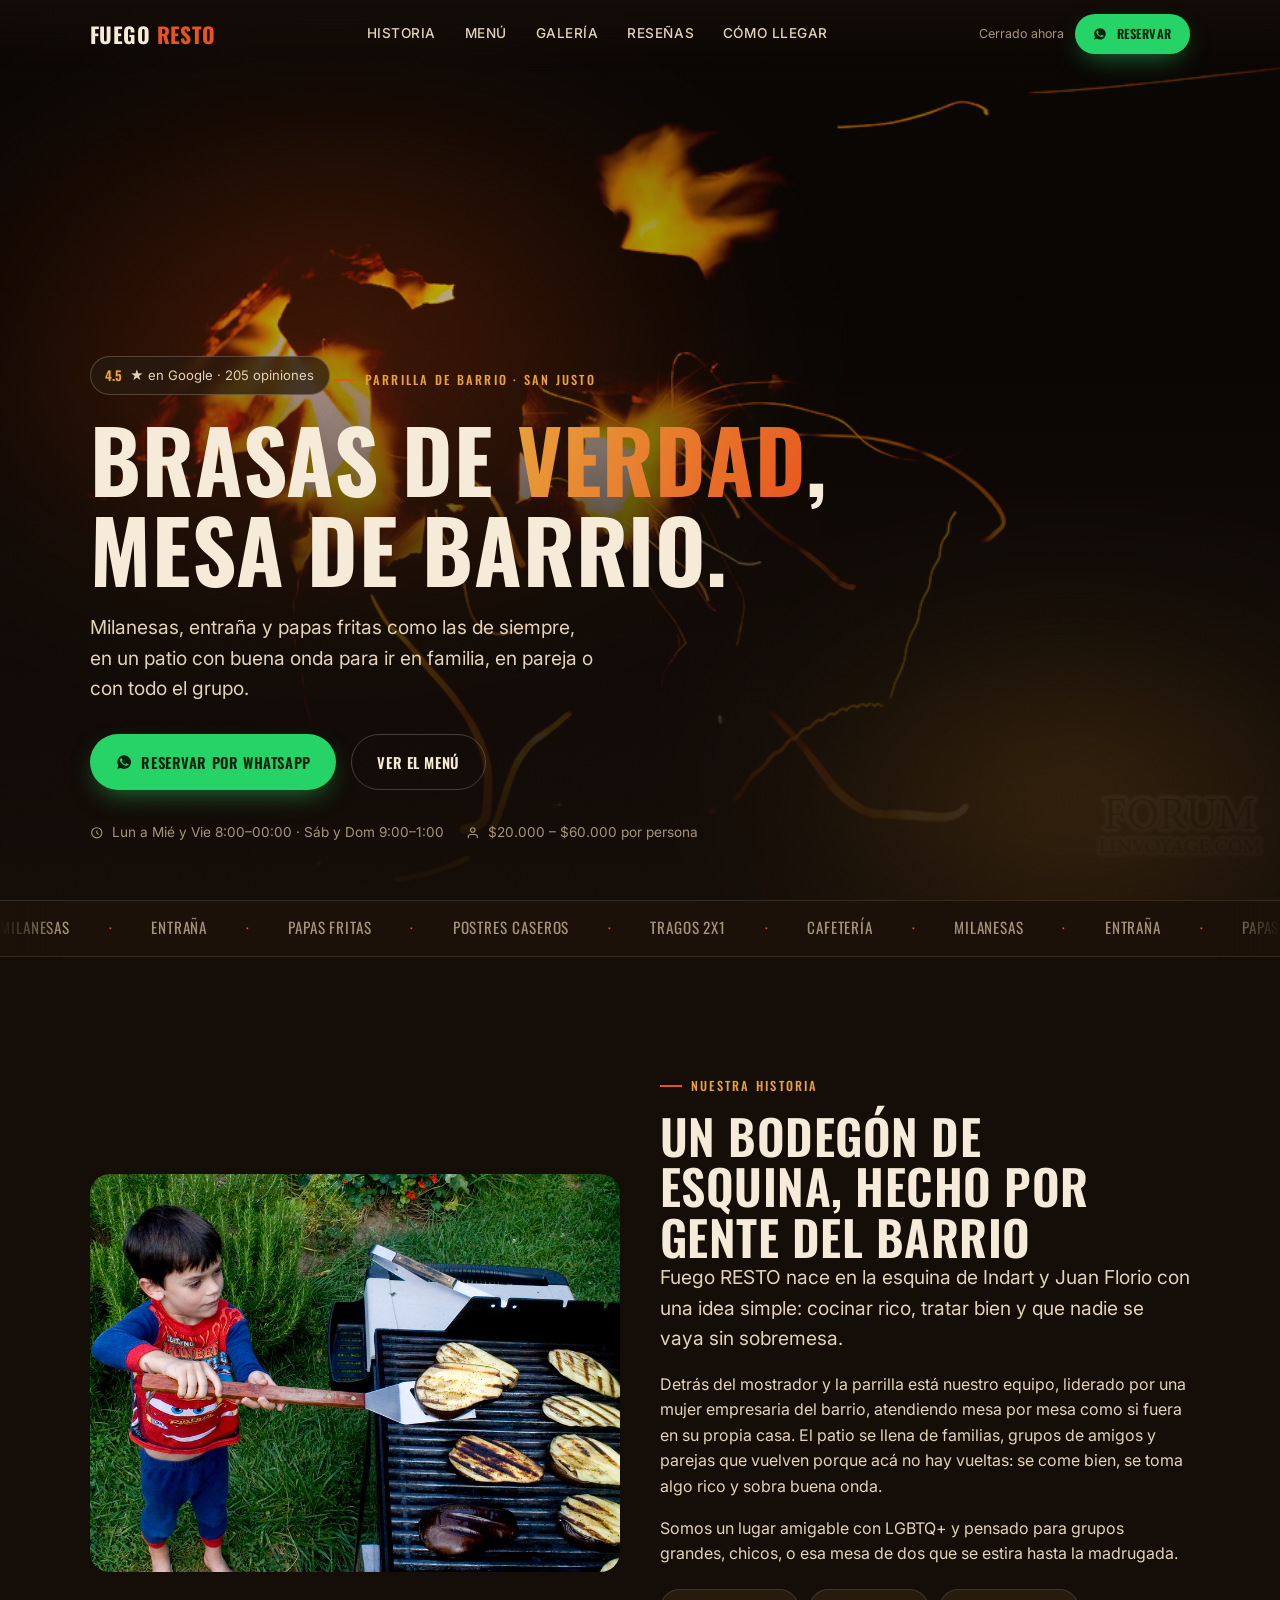
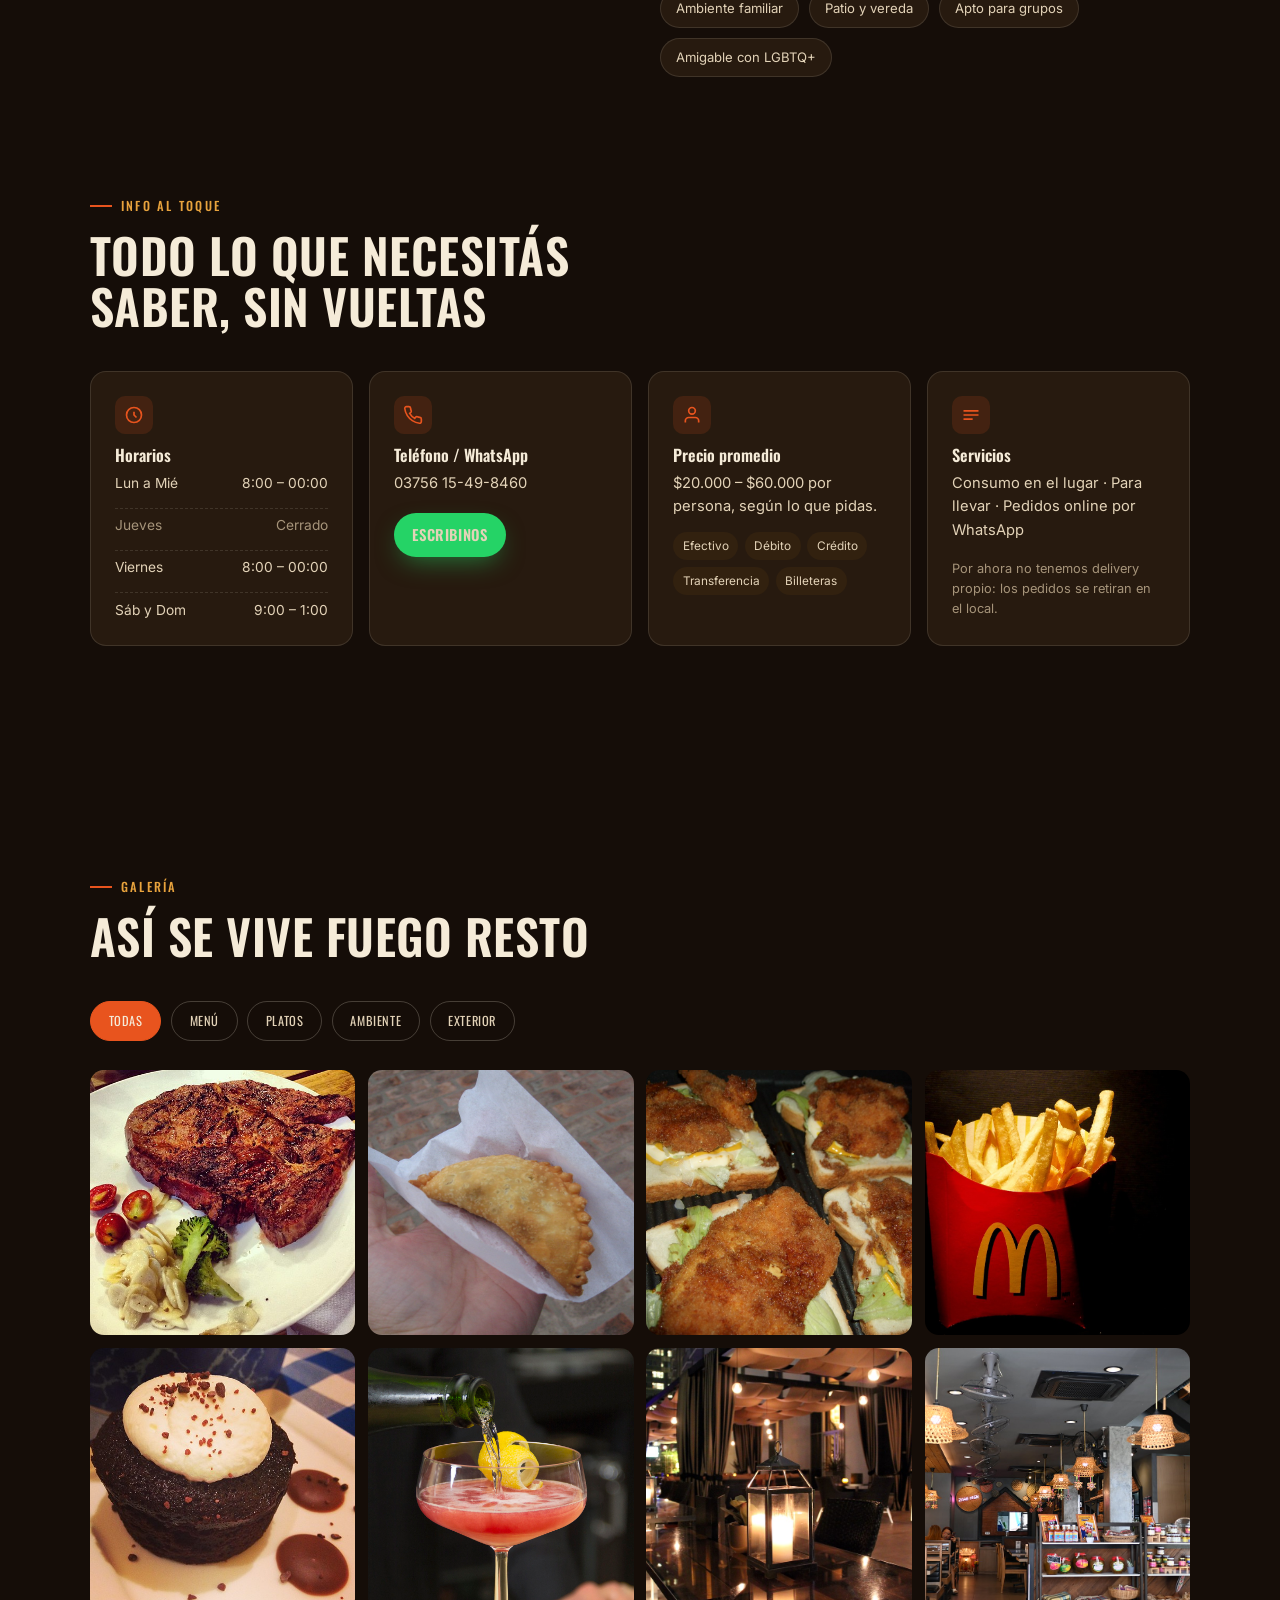
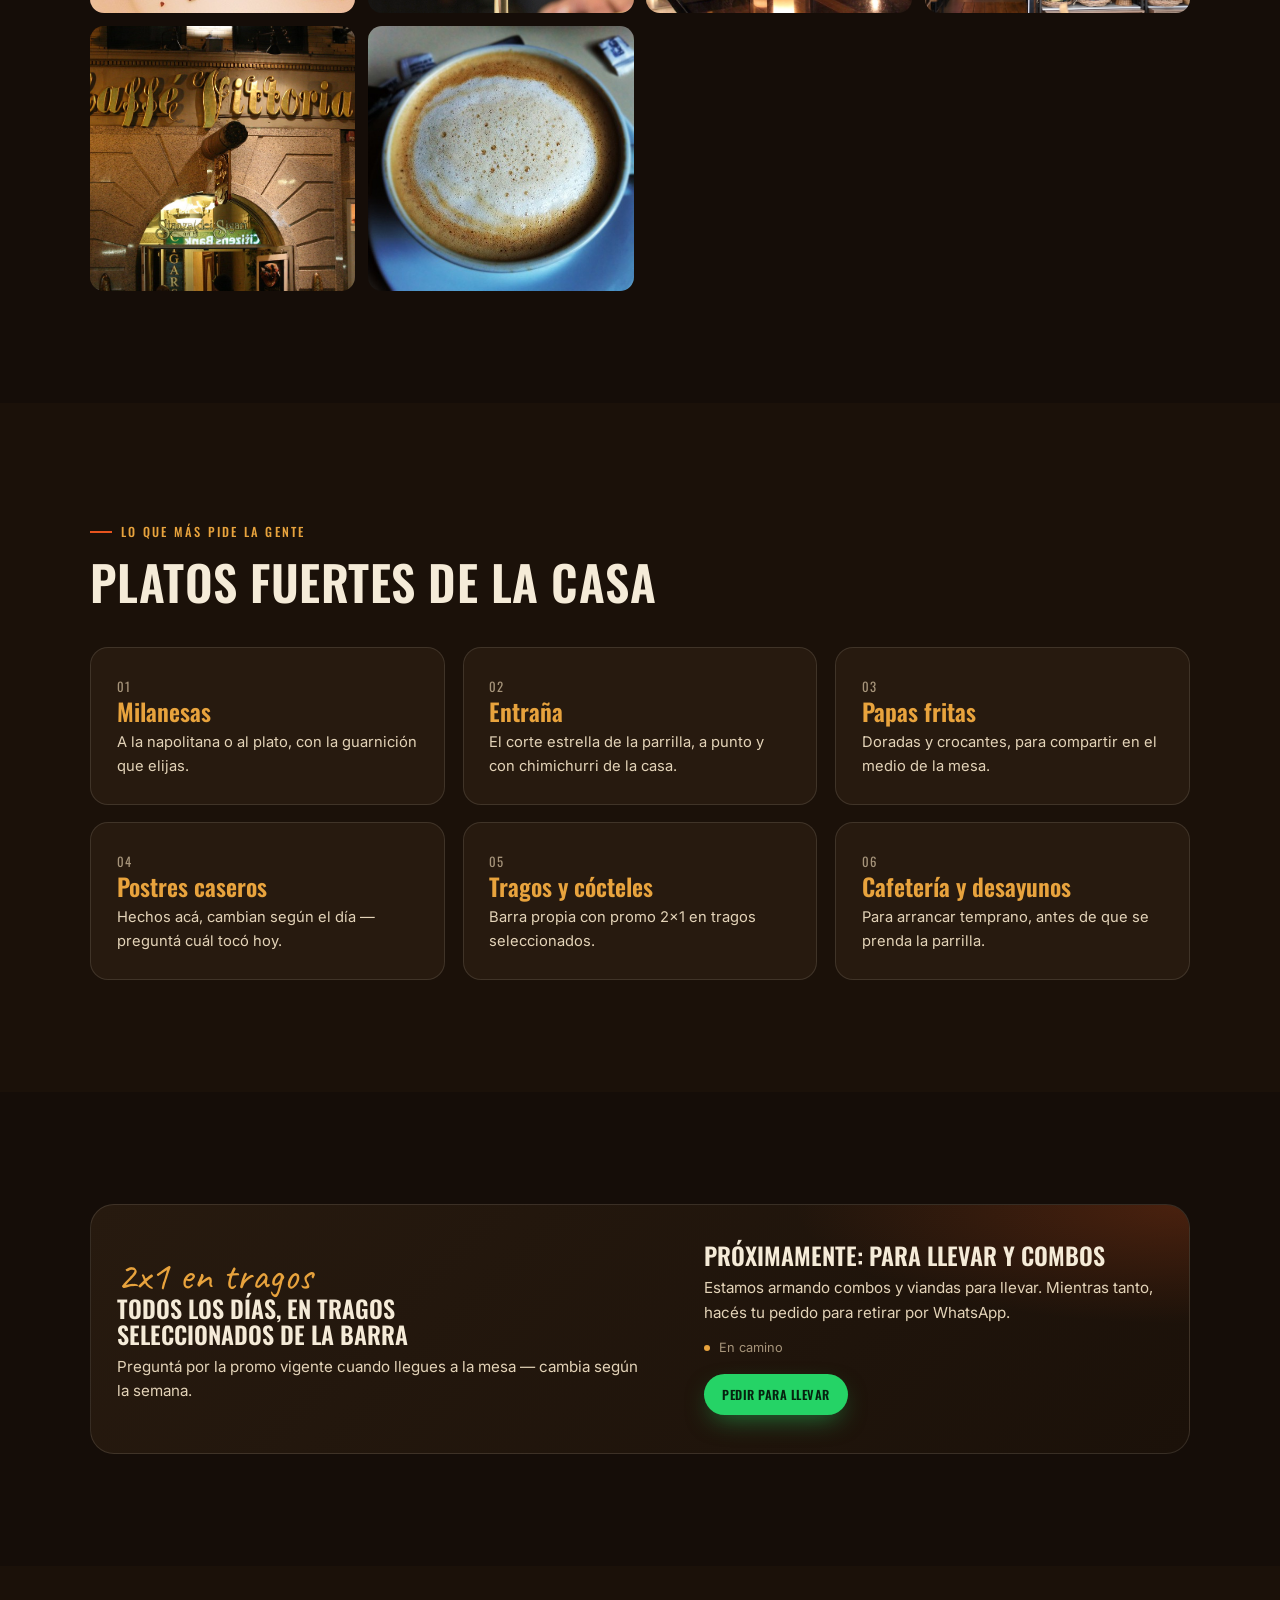
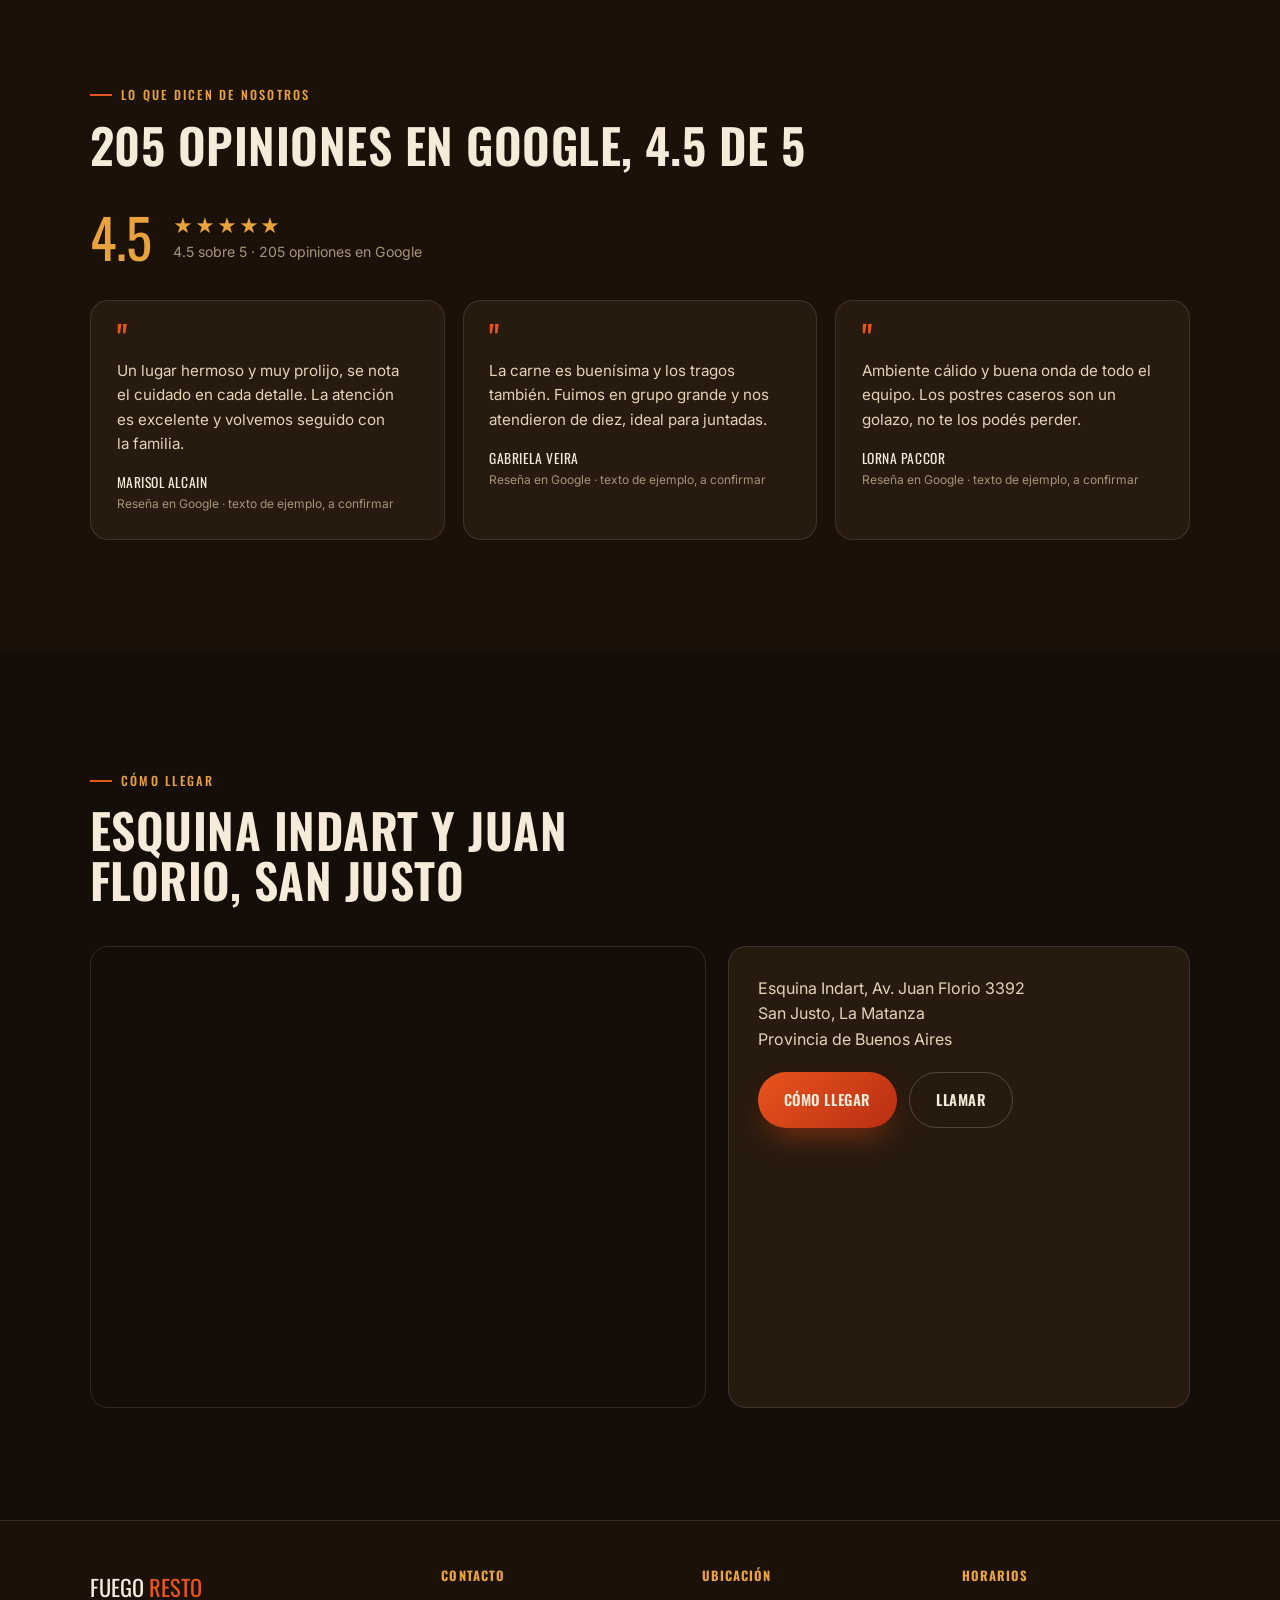
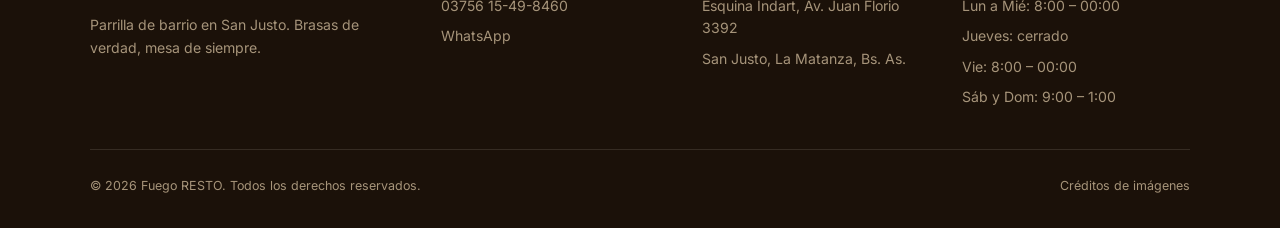
==== index.html @ a414e2b9 "Initial commit: sitio web de Fuego RESTO Landing mobile-first para la parrilla de barrio (San Justo," ====
<!DOCTYPE html>
<html lang="es-AR">
<head>
<script>document.documentElement.classList.add('js');</script>
<meta charset="UTF-8">
<meta name="viewport" content="width=device-width, initial-scale=1, viewport-fit=cover">
<title>Fuego RESTO — Parrilla de barrio en San Justo, La Matanza</title>
<meta name="description" content="Fuego RESTO: parrilla de barrio en Esquina Indart, Av. Juan Florio 3392, San Justo, La Matanza. Milanesas, entraña, papas fritas, postres caseros y tragos 2x1. 4.5★ en Google con 205 opiniones. Reservá por WhatsApp.">
<meta name="theme-color" content="#150D08">

<link rel="icon" href="data:image/svg+xml,%3Csvg xmlns='http://www.w3.org/2000/svg' viewBox='0 0 24 24'%3E%3Cpath fill='%23E8541E' d='M12 2c1 3-2 4-2 7a3 3 0 0 0 6 0c1 1 2 2.5 2 4.5A6.5 6.5 0 0 1 5 13.5C5 8 9 6 12 2Z'/%3E%3C/svg%3E">

<link rel="preload" as="image" href="assets/img/hero.jpg" fetchpriority="high">

<link rel="preconnect" href="https://fonts.googleapis.com">
<link rel="preconnect" href="https://fonts.gstatic.com" crossorigin>
<link rel="stylesheet" href="https://fonts.googleapis.com/css2?family=Oswald:wght@500;600;700&family=Inter:wght@400;500;600&family=Caveat:wght@600&display=swap">

<link rel="stylesheet" href="styles.css?v=20260723">
</head>
<body>
<a class="skip-link" href="#main">Saltar al contenido</a>

<!-- ============ NAV ============ -->
<header class="nav" data-nav>
  <div class="container nav-inner">
    <a href="#inicio" class="nav-logo">Fuego <em>RESTO</em></a>
    <nav class="nav-links" aria-label="Secciones">
      <a class="nav-link" href="#historia">Historia</a>
      <a class="nav-link" href="#menu">Menú</a>
      <a class="nav-link" href="#galeria">Galería</a>
      <a class="nav-link" href="#resenas">Reseñas</a>
      <a class="nav-link" href="#ubicacion">Cómo llegar</a>
    </nav>
    <div class="nav-actions">
      <span class="nav-status" data-hours-status>Consultando horario…</span>
      <a class="btn btn-whatsapp btn-sm" href="https://wa.me/5493756498460?text=Hola!%20Quiero%20reservar%20una%20mesa%20en%20Fuego%20RESTO" target="_blank" rel="noopener">
        <svg viewBox="0 0 24 24" fill="currentColor" aria-hidden="true"><path d="M12 2a10 10 0 0 0-8.6 15L2 22l5.2-1.4A10 10 0 1 0 12 2Zm5.7 14.2c-.2.7-1.4 1.3-2 1.4-.5.1-1.2.2-3.6-.8-3-1.2-4.9-4.2-5.1-4.4-.1-.2-1.2-1.6-1.2-3.1s.8-2.2 1.1-2.5c.3-.3.6-.4.8-.4h.6c.2 0 .4 0 .6.5.2.5.7 1.8.8 1.9.1.2.1.4 0 .6-.1.2-.2.3-.4.5-.2.2-.4.4-.5.6-.2.2-.4.4-.2.7.2.3.9 1.5 2 2.4 1.4 1.2 2.5 1.6 2.9 1.8.3.1.5.1.7-.1.2-.2.8-.9 1-1.2.2-.3.4-.3.7-.2.3.1 1.7.8 2 1 .3.1.5.2.6.3.1.2.1.9-.1 1.6Z"/></svg>
        Reservar
      </a>
    </div>
    <button class="nav-toggle" aria-expanded="false" aria-controls="mobile-menu" aria-label="Abrir menú">
      <span></span>
    </button>
  </div>
</header>

<div class="mobile-menu" id="mobile-menu" data-open="false">
  <nav class="mobile-menu-links" aria-label="Menú móvil">
    <a href="#historia">Historia</a>
    <a href="#menu">Menú</a>
    <a href="#galeria">Galería</a>
    <a href="#resenas">Reseñas</a>
    <a href="#ubicacion">Cómo llegar</a>
    <a class="btn btn-whatsapp mobile-menu-cta" href="https://wa.me/5493756498460?text=Hola!%20Quiero%20reservar%20una%20mesa%20en%20Fuego%20RESTO" target="_blank" rel="noopener">Reservar por WhatsApp</a>
  </nav>
</div>

<main id="main">

  <!-- ============ HERO ============ -->
  <section class="hero" id="inicio">
    <div class="hero-bg">
      <img src="assets/img/hero.jpg" alt="Brasas y fuego de parrilla" fetchpriority="high" loading="eager">
    </div>
    <div class="hero-tint" aria-hidden="true"></div>
    <div class="hero-ember" aria-hidden="true"></div>
    <div class="hero-grain" aria-hidden="true"></div>
    <div class="container hero-inner">
      <span class="hero-badge"><strong data-count-to="4.5">0.0</strong>★ en Google · 205 opiniones</span>
      <p class="kicker">Parrilla de barrio · San Justo</p>
      <h1 class="hero-title">Brasas de <em>verdad</em>, mesa de barrio.</h1>
      <p class="lede hero-sub">Milanesas, entraña y papas fritas como las de siempre, en un patio con buena onda para ir en familia, en pareja o con todo el grupo.</p>
      <div class="hero-actions">
        <a class="btn btn-whatsapp" href="https://wa.me/5493756498460?text=Hola!%20Quiero%20reservar%20una%20mesa%20en%20Fuego%20RESTO" target="_blank" rel="noopener">
          <svg viewBox="0 0 24 24" fill="currentColor" aria-hidden="true"><path d="M12 2a10 10 0 0 0-8.6 15L2 22l5.2-1.4A10 10 0 1 0 12 2Zm5.7 14.2c-.2.7-1.4 1.3-2 1.4-.5.1-1.2.2-3.6-.8-3-1.2-4.9-4.2-5.1-4.4-.1-.2-1.2-1.6-1.2-3.1s.8-2.2 1.1-2.5c.3-.3.6-.4.8-.4h.6c.2 0 .4 0 .6.5.2.5.7 1.8.8 1.9.1.2.1.4 0 .6-.1.2-.2.3-.4.5-.2.2-.4.4-.5.6-.2.2-.4.4-.2.7.2.3.9 1.5 2 2.4 1.4 1.2 2.5 1.6 2.9 1.8.3.1.5.1.7-.1.2-.2.8-.9 1-1.2.2-.3.4-.3.7-.2.3.1 1.7.8 2 1 .3.1.5.2.6.3.1.2.1.9-.1 1.6Z"/></svg>
          Reservar por WhatsApp
        </a>
        <a class="btn btn-ghost" href="#menu">Ver el menú</a>
      </div>
      <div class="hero-meta">
        <span>
          <svg viewBox="0 0 24 24" fill="none" stroke="currentColor" stroke-width="2" aria-hidden="true"><path d="M12 8v4l3 3M21 12a9 9 0 1 1-18 0 9 9 0 0 1 18 0Z"/></svg>
          Lun a Mié y Vie 8:00–00:00 · Sáb y Dom 9:00–1:00
        </span>
        <span>
          <svg viewBox="0 0 24 24" fill="none" stroke="currentColor" stroke-width="2" aria-hidden="true"><path d="M20 21v-2a4 4 0 0 0-4-4H8a4 4 0 0 0-4 4v2M12 11a4 4 0 1 0 0-8 4 4 0 0 0 0 8Z"/></svg>
          $20.000 – $60.000 por persona
        </span>
      </div>
    </div>
  </section>

  <!-- ============ MARQUEE ============ -->
  <div class="marquee-wrap">
    <div class="marquee">
      <div class="marquee-track">
        <span>Milanesas</span><span class="dot">·</span>
        <span>Entraña</span><span class="dot">·</span>
        <span>Papas fritas</span><span class="dot">·</span>
        <span>Postres caseros</span><span class="dot">·</span>
        <span>Tragos 2x1</span><span class="dot">·</span>
        <span>Cafetería</span><span class="dot">·</span>
        <span>Milanesas</span><span class="dot">·</span>
        <span>Entraña</span><span class="dot">·</span>
        <span>Papas fritas</span><span class="dot">·</span>
        <span>Postres caseros</span><span class="dot">·</span>
        <span>Tragos 2x1</span><span class="dot">·</span>
        <span>Cafetería</span><span class="dot">·</span>
      </div>
    </div>
  </div>

  <!-- ============ HISTORIA ============ -->
  <section class="section" id="historia">
    <div class="container">
      <div class="historia-grid">
        <figure class="historia-figure" data-reveal>
          <img src="assets/img/historia.jpg" alt="Parrillero atendiendo las brasas" loading="lazy" decoding="async">
        </figure>
        <div class="historia-text" data-reveal>
          <p class="kicker">Nuestra historia</p>
          <h2>Un bodegón de esquina, hecho por gente del barrio</h2>
          <p class="lede">Fuego RESTO nace en la esquina de Indart y Juan Florio con una idea simple: cocinar rico, tratar bien y que nadie se vaya sin sobremesa.</p>
          <p>Detrás del mostrador y la parrilla está nuestro equipo, liderado por una mujer empresaria del barrio, atendiendo mesa por mesa como si fuera en su propia casa. El patio se llena de familias, grupos de amigos y parejas que vuelven porque acá no hay vueltas: se come bien, se toma algo rico y sobra buena onda.</p>
          <p>Somos un lugar amigable con LGBTQ+ y pensado para grupos grandes, chicos, o esa mesa de dos que se estira hasta la madrugada.</p>
          <div class="pill-row" style="margin-top:1.4rem;">
            <span class="pill">Ambiente familiar</span>
            <span class="pill">Patio y vereda</span>
            <span class="pill">Apto para grupos</span>
            <span class="pill">Amigable con LGBTQ+</span>
          </div>
        </div>
      </div>
    </div>
  </section>

  <!-- ============ INFO PRÁCTICA ============ -->
  <section class="section" style="padding-top:0;" id="info">
    <div class="container">
      <div class="section-head">
        <p class="kicker">Info al toque</p>
        <h2>Todo lo que necesitás saber, sin vueltas</h2>
      </div>
      <div class="info-grid">
        <div class="info-card" data-reveal>
          <span class="info-icon">
            <svg viewBox="0 0 24 24" fill="none" stroke="currentColor" stroke-width="2"><path d="M12 8v4l3 3M21 12a9 9 0 1 1-18 0 9 9 0 0 1 18 0Z"/></svg>
          </span>
          <h3>Horarios</h3>
          <div class="hours-row"><span>Lun a Mié</span><span>8:00 – 00:00</span></div>
          <div class="hours-row is-closed"><span>Jueves</span><span>Cerrado</span></div>
          <div class="hours-row"><span>Viernes</span><span>8:00 – 00:00</span></div>
          <div class="hours-row"><span>Sáb y Dom</span><span>9:00 – 1:00</span></div>
        </div>
        <div class="info-card" data-reveal>
          <span class="info-icon">
            <svg viewBox="0 0 24 24" fill="none" stroke="currentColor" stroke-width="2"><path d="M22 16.9v3a2 2 0 0 1-2.2 2 19.8 19.8 0 0 1-8.6-3.1 19.5 19.5 0 0 1-6-6 19.8 19.8 0 0 1-3.1-8.6A2 2 0 0 1 4.1 2h3a2 2 0 0 1 2 1.7c.1 1 .3 2 .7 3a2 2 0 0 1-.4 2.1L8 10a16 16 0 0 0 6 6l1.2-1.4a2 2 0 0 1 2.1-.4c1 .4 2 .6 3 .7a2 2 0 0 1 1.7 2Z"/></svg>
          </span>
          <h3>Teléfono / WhatsApp</h3>
          <p><a href="tel:+5493756498460">03756 15-49-8460</a></p>
          <p style="margin-top:.6rem;"><a class="btn btn-whatsapp btn-sm" href="https://wa.me/5493756498460?text=Hola!%20Quiero%20hacer%20un%20pedido%20en%20Fuego%20RESTO" target="_blank" rel="noopener">Escribinos</a></p>
        </div>
        <div class="info-card" data-reveal>
          <span class="info-icon">
            <svg viewBox="0 0 24 24" fill="none" stroke="currentColor" stroke-width="2"><path d="M20 21v-2a4 4 0 0 0-4-4H8a4 4 0 0 0-4 4v2M12 11a4 4 0 1 0 0-8 4 4 0 0 0 0 8Z"/></svg>
          </span>
          <h3>Precio promedio</h3>
          <p>$20.000 – $60.000 por persona, según lo que pidas.</p>
          <div class="pay-list">
            <span>Efectivo</span><span>Débito</span><span>Crédito</span><span>Transferencia</span><span>Billeteras</span>
          </div>
        </div>
        <div class="info-card" data-reveal>
          <span class="info-icon">
            <svg viewBox="0 0 24 24" fill="none" stroke="currentColor" stroke-width="2"><path d="M3 7h18M3 12h18M3 17h11"/></svg>
          </span>
          <h3>Servicios</h3>
          <p>Consumo en el lugar · Para llevar · Pedidos online por WhatsApp</p>
          <p style="margin-top:.5rem; font-size:.8rem; color:var(--cream-3);">Por ahora no tenemos delivery propio: los pedidos se retiran en el local.</p>
        </div>
      </div>
    </div>
  </section>

  <!-- ============ GALERÍA ============ -->
  <section class="section" id="galeria">
    <div class="container">
      <div class="section-head">
        <p class="kicker">Galería</p>
        <h2>Así se vive Fuego RESTO</h2>
      </div>
      <div class="gallery-tabs" role="tablist" aria-label="Filtrar galería">
        <button class="gallery-tab is-active" data-cat="all">Todas</button>
        <button class="gallery-tab" data-cat="menu">Menú</button>
        <button class="gallery-tab" data-cat="platos">Platos</button>
        <button class="gallery-tab" data-cat="ambiente">Ambiente</button>
        <button class="gallery-tab" data-cat="exterior">Exterior</button>
      </div>
      <div class="gallery-grid">
        <div class="gallery-item" data-cat="menu"><img src="assets/img/menu-1.jpg" alt="Corte de carne servido en tabla de parrilla" loading="lazy" decoding="async"><span class="gallery-cap">Menú</span></div>
        <div class="gallery-item" data-cat="menu"><img src="assets/img/menu-2.jpg" alt="Empanadas caseras recién horneadas" loading="lazy" decoding="async"><span class="gallery-cap">Menú</span></div>
        <div class="gallery-item" data-cat="platos"><img src="assets/img/platos-1.jpg" alt="Milanesa napolitana con guarnición" loading="lazy" decoding="async"><span class="gallery-cap">Platos</span></div>
        <div class="gallery-item" data-cat="platos"><img src="assets/img/platos-2.jpg" alt="Papas fritas doradas y crocantes" loading="lazy" decoding="async"><span class="gallery-cap">Platos</span></div>
        <div class="gallery-item" data-cat="platos"><img src="assets/img/platos-3.jpg" alt="Postre casero de chocolate" loading="lazy" decoding="async"><span class="gallery-cap">Platos</span></div>
        <div class="gallery-item" data-cat="platos"><img src="assets/img/promos-1.jpg" alt="Tragos de la barra de Fuego RESTO" loading="lazy" decoding="async"><span class="gallery-cap">Platos</span></div>
        <div class="gallery-item" data-cat="ambiente"><img src="assets/img/ambiente-1.jpg" alt="Patio con mesas y luces cálidas" loading="lazy" decoding="async"><span class="gallery-cap">Ambiente</span></div>
        <div class="gallery-item" data-cat="ambiente"><img src="assets/img/ambiente-2.jpg" alt="Salón interior con mesas de madera" loading="lazy" decoding="async"><span class="gallery-cap">Ambiente</span></div>
        <div class="gallery-item" data-cat="exterior"><img src="assets/img/exterior.jpg" alt="Fachada del local iluminada de noche" loading="lazy" decoding="async"><span class="gallery-cap">Exterior</span></div>
        <div class="gallery-item" data-cat="exterior"><img src="assets/img/cafeteria-1.jpg" alt="Cafetería y desayuno servido" loading="lazy" decoding="async"><span class="gallery-cap">Exterior</span></div>
      </div>
    </div>
  </section>

  <!-- ============ MENÚ DESTACADO ============ -->
  <section class="section" id="menu" style="background:var(--bg-2);">
    <div class="container">
      <div class="section-head">
        <p class="kicker">Lo que más pide la gente</p>
        <h2>Platos fuertes de la casa</h2>
      </div>
      <div class="dish-grid">
        <article class="card has-tilt dish-card" data-reveal>
          <span class="dish-num">01</span>
          <h3>Milanesas</h3>
          <p>A la napolitana o al plato, con la guarnición que elijas.</p>
        </article>
        <article class="card has-tilt dish-card" data-reveal>
          <span class="dish-num">02</span>
          <h3>Entraña</h3>
          <p>El corte estrella de la parrilla, a punto y con chimichurri de la casa.</p>
        </article>
        <article class="card has-tilt dish-card" data-reveal>
          <span class="dish-num">03</span>
          <h3>Papas fritas</h3>
          <p>Doradas y crocantes, para compartir en el medio de la mesa.</p>
        </article>
        <article class="card has-tilt dish-card" data-reveal>
          <span class="dish-num">04</span>
          <h3>Postres caseros</h3>
          <p>Hechos acá, cambian según el día — preguntá cuál tocó hoy.</p>
        </article>
        <article class="card has-tilt dish-card" data-reveal>
          <span class="dish-num">05</span>
          <h3>Tragos y cócteles</h3>
          <p>Barra propia con promo 2x1 en tragos seleccionados.</p>
        </article>
        <article class="card has-tilt dish-card" data-reveal>
          <span class="dish-num">06</span>
          <h3>Cafetería y desayunos</h3>
          <p>Para arrancar temprano, antes de que se prenda la parrilla.</p>
        </article>
      </div>
    </div>
  </section>

  <!-- ============ PROMOS ============ -->
  <section class="section">
    <div class="container">
      <div class="promos" data-reveal>
        <div class="promos-grid">
          <div class="promo-block">
            <span class="promo-tag">2x1 en tragos</span>
            <h3>Todos los días, en tragos seleccionados de la barra</h3>
            <p>Preguntá por la promo vigente cuando llegues a la mesa — cambia según la semana.</p>
          </div>
          <div class="promo-block">
            <h3>Próximamente: para llevar y combos</h3>
            <p>Estamos armando combos y viandas para llevar. Mientras tanto, hacés tu pedido para retirar por WhatsApp.</p>
            <div class="promo-soon"><span class="soon-dot"></span> En camino</div>
            <p style="margin-top:1rem;">
              <a class="btn btn-whatsapp btn-sm" href="https://wa.me/5493756498460?text=Hola!%20Quiero%20hacer%20un%20pedido%20para%20llevar" target="_blank" rel="noopener">Pedir para llevar</a>
            </p>
          </div>
        </div>
      </div>
    </div>
  </section>

  <!-- ============ RESEÑAS ============ -->
  <section class="section" id="resenas" style="background:var(--bg-2);">
    <div class="container">
      <div class="section-head">
        <p class="kicker">Lo que dicen de nosotros</p>
        <h2>205 opiniones en Google, 4.5 de 5</h2>
      </div>
      <div class="rating-block">
        <span class="rating-num"><span data-count-to="4.5">0.0</span></span>
        <div>
          <div class="rating-stars" aria-hidden="true">★★★★★</div>
          <div class="rating-count">4.5 sobre 5 · 205 opiniones en Google</div>
        </div>
      </div>
      <div class="testi-grid">
        <!-- ⚠️ PLACEHOLDER: texto de ejemplo, reemplazar por la reseña real de Marisol Alcain antes de publicar -->
        <article class="card has-tilt testi-card" data-reveal>
          <span class="testi-quote">"</span>
          <p class="testi-text">Un lugar hermoso y muy prolijo, se nota el cuidado en cada detalle. La atención es excelente y volvemos seguido con la familia.</p>
          <p class="testi-name">Marisol Alcain</p>
          <p class="testi-source">Reseña en Google · texto de ejemplo, a confirmar</p>
        </article>
        <!-- ⚠️ PLACEHOLDER: texto de ejemplo, reemplazar por la reseña real de Gabriela Veira antes de publicar -->
        <article class="card has-tilt testi-card" data-reveal>
          <span class="testi-quote">"</span>
          <p class="testi-text">La carne es buenísima y los tragos también. Fuimos en grupo grande y nos atendieron de diez, ideal para juntadas.</p>
          <p class="testi-name">Gabriela Veira</p>
          <p class="testi-source">Reseña en Google · texto de ejemplo, a confirmar</p>
        </article>
        <!-- ⚠️ PLACEHOLDER: texto de ejemplo, reemplazar por la reseña real de Lorna Paccor antes de publicar -->
        <article class="card has-tilt testi-card" data-reveal>
          <span class="testi-quote">"</span>
          <p class="testi-text">Ambiente cálido y buena onda de todo el equipo. Los postres caseros son un golazo, no te los podés perder.</p>
          <p class="testi-name">Lorna Paccor</p>
          <p class="testi-source">Reseña en Google · texto de ejemplo, a confirmar</p>
        </article>
      </div>
    </div>
  </section>

  <!-- ============ UBICACIÓN ============ -->
  <section class="section" id="ubicacion">
    <div class="container">
      <div class="section-head">
        <p class="kicker">Cómo llegar</p>
        <h2>Esquina Indart y Juan Florio, San Justo</h2>
      </div>
      <div class="ubicacion-grid">
        <div class="map-frame" data-reveal>
          <iframe src="https://www.google.com/maps?q=Fuego+RESTO,+Av.+Juan+Florio+3392,+San+Justo,+La+Matanza&output=embed" title="Mapa de ubicación de Fuego RESTO" loading="lazy" referrerpolicy="no-referrer-when-downgrade"></iframe>
        </div>
        <div class="ubicacion-card" data-reveal>
          <address>
            Esquina Indart, Av. Juan Florio 3392<br>
            San Justo, La Matanza<br>
            Provincia de Buenos Aires
          </address>
          <div class="ubicacion-actions">
            <a class="btn btn-primary" href="https://www.google.com/maps/dir/?api=1&destination=Fuego+RESTO,+Av.+Juan+Florio+3392,+San+Justo,+La+Matanza" target="_blank" rel="noopener">Cómo llegar</a>
            <a class="btn btn-ghost" href="tel:+5493756498460">Llamar</a>
          </div>
        </div>
      </div>
    </div>
  </section>

</main>

<!-- ============ FOOTER ============ -->
<footer class="footer">
  <div class="container">
    <div class="footer-grid">
      <div class="footer-col">
        <div class="footer-logo">Fuego <em style="color:var(--accent); font-style:normal;">RESTO</em></div>
        <p style="font-size:.88rem; color:var(--cream-3); max-width:32ch;">Parrilla de barrio en San Justo. Brasas de verdad, mesa de siempre.</p>
      </div>
      <div class="footer-col">
        <h4>Contacto</h4>
        <ul>
          <li><a href="tel:+5493756498460">03756 15-49-8460</a></li>
          <li><a href="https://wa.me/5493756498460" target="_blank" rel="noopener">WhatsApp</a></li>
        </ul>
      </div>
      <div class="footer-col">
        <h4>Ubicación</h4>
        <ul>
          <li>Esquina Indart, Av. Juan Florio 3392</li>
          <li>San Justo, La Matanza, Bs. As.</li>
        </ul>
      </div>
      <div class="footer-col">
        <h4>Horarios</h4>
        <ul>
          <li>Lun a Mié: 8:00 – 00:00</li>
          <li>Jueves: cerrado</li>
          <li>Vie: 8:00 – 00:00</li>
          <li>Sáb y Dom: 9:00 – 1:00</li>
        </ul>
      </div>
    </div>
    <div class="footer-bottom">
      <span>© <span data-year>2026</span> Fuego RESTO. Todos los derechos reservados.</span>
      <a href="creditos.html">Créditos de imágenes</a>
    </div>
  </div>
</footer>

<!-- ============ MOBILE ACTION BAR ============ -->
<div class="mobile-actionbar">
  <a class="btn btn-ghost" href="tel:+5493756498460">Llamar</a>
  <a class="btn btn-whatsapp" href="https://wa.me/5493756498460?text=Hola!%20Quiero%20reservar%20una%20mesa%20en%20Fuego%20RESTO" target="_blank" rel="noopener">WhatsApp</a>
</div>

<script defer src="lib/manifest.js"></script>
<script defer src="main.js?v=20260723"></script>
</body>
</html>
---- styles.css ----
/* =============================================================
   Fuego RESTO — styles.css
   1. Tokens  2. Reset  3. Utilities  4. Typography  5. Components
   6. Sections  7. Effects  8. Responsive  9. Reduced-motion
   ============================================================= */

/* =============================================================
   1. Tokens
   ============================================================= */
:root {
  --bg:        #150D08;
  --bg-2:      #1B1109;
  --bg-3:      #271A0F;
  --bg-4:      #32210F;
  --cream:     #F5EBD8;
  --cream-2:   #E3D3B8;
  --cream-3:   #A6947A;
  --accent:    #E8541E;
  --accent-2:  #B92E12;
  --gold:      #E8A33D;
  --line:      rgba(245,235,216,.12);
  --line-2:    rgba(245,235,216,.22);

  --display: "Oswald", "Segoe UI", sans-serif;
  --sans:    "Inter", "Segoe UI", sans-serif;
  --hand:    "Caveat", cursive;

  --ease-out:    cubic-bezier(0.16, 1, 0.3, 1);
  --ease-in:     cubic-bezier(0.7, 0, 0.84, 0);
  --ease-soft:   cubic-bezier(0.25, 0.46, 0.45, 0.94);
  --ease-bounce: cubic-bezier(0.34, 1.56, 0.64, 1);

  --nav-h: 68px;
  --container: 1180px;
}

@property --mesh-x { syntax: "<percentage>"; inherits: false; initial-value: 30%; }
@property --mesh-y { syntax: "<percentage>"; inherits: false; initial-value: 40%; }
@property --flicker { syntax: "<number>"; inherits: false; initial-value: 1; }

/* =============================================================
   2. Reset & base
   ============================================================= */
*, *::before, *::after { box-sizing: border-box; margin: 0; }
html {
  -webkit-text-size-adjust: 100%;
  tab-size: 2;
  scroll-behavior: smooth;
  overflow-x: clip;
}
body {
  font-family: var(--sans);
  font-size: 16px;
  line-height: 1.6;
  background: var(--bg);
  color: var(--cream-2);
  -webkit-font-smoothing: antialiased;
  -moz-osx-font-smoothing: grayscale;
  text-rendering: optimizeLegibility;
  overflow-x: clip;
  overscroll-behavior-y: none;
}
img, svg, video { display: block; max-width: 100%; }
img { height: auto; }
button { font: inherit; color: inherit; cursor: pointer; border: 0; background: none; }
a { color: inherit; text-decoration: none; }
p { text-wrap: pretty; }
ul { list-style: none; padding: 0; }
h1, h2, h3, h4 { text-wrap: balance; line-height: 1.05; }
::selection { background: var(--accent); color: var(--cream); }

:focus-visible {
  outline: 2px solid var(--gold);
  outline-offset: 3px;
  border-radius: 4px;
}

/* =============================================================
   3. Utilities
   ============================================================= */
.skip-link {
  position: fixed; top: -100px; left: 1rem; z-index: 9999;
  padding: .7rem 1.1rem; background: var(--cream); color: var(--bg);
  border-radius: 8px; font-weight: 600;
  transition: top .3s var(--ease-out);
}
.skip-link:focus { top: 1rem; }

.container {
  width: 100%; max-width: var(--container);
  margin-inline: auto; padding-inline: 1.25rem;
}
@media (min-width: 720px)  { .container { padding-inline: 2rem; } }
@media (min-width: 1280px) { .container { padding-inline: 2.5rem; } }

.sr-only {
  position: absolute; width: 1px; height: 1px; padding: 0; margin: -1px;
  overflow: hidden; clip: rect(0,0,0,0); white-space: nowrap; border: 0;
}

.section { padding-block: 4.5rem; position: relative; }
@media (min-width: 960px) { .section { padding-block: 7rem; } }

.section-head { max-width: 46rem; margin-bottom: 2.5rem; }
.section-head.center { margin-inline: auto; text-align: center; }

.kicker {
  display: inline-flex; align-items: center; gap: .55rem;
  font-family: var(--display);
  font-size: .78rem; letter-spacing: .18em; text-transform: uppercase;
  color: var(--gold); font-weight: 500;
  margin-bottom: .9rem;
}
.kicker::before {
  content: ""; width: 22px; height: 2px; background: var(--accent);
  display: inline-block;
}

/* Gated behind .js (added by an inline head script) so content stays
   visible when JavaScript is disabled — see 08-pre-deploy-checklist.md */
.js [data-reveal] {
  opacity: 0; transform: translateY(32px);
  transition: opacity .8s var(--ease-soft), transform .8s var(--ease-soft);
}
.js [data-reveal].is-revealed { opacity: 1; transform: none; }

/* =============================================================
   4. Typography
   ============================================================= */
h1, h2, h3 { font-family: var(--display); text-transform: uppercase; color: var(--cream); }
h1 { font-weight: 700; letter-spacing: .01em; }
h2 { font-weight: 600; letter-spacing: .01em; font-size: clamp(1.9rem, 4.4vw, 3rem); }
h3 { font-weight: 600; font-size: clamp(1.2rem, 2.4vw, 1.5rem); }
.lede { font-size: clamp(1.05rem, 1.6vw, 1.2rem); color: var(--cream-2); }
.eyebrow-hand { font-family: var(--hand); color: var(--gold); font-size: 1.4rem; }

/* =============================================================
   5. Components
   ============================================================= */

/* Buttons */
.btn {
  display: inline-flex; align-items: center; justify-content: center; gap: .6rem;
  padding: .95rem 1.6rem;
  font-family: var(--display); font-size: .92rem; letter-spacing: .04em; text-transform: uppercase;
  font-weight: 600; border-radius: 999px;
  transition: transform .45s var(--ease-soft), box-shadow .45s var(--ease-soft), background .3s, color .3s;
  white-space: nowrap;
}
.btn:hover { transform: translateY(-3px); }
.btn:active { transform: translateY(-1px); transition-duration: .12s; }

.btn-primary {
  background: linear-gradient(135deg, var(--accent), var(--accent-2));
  color: var(--cream);
  box-shadow: 0 14px 30px -10px rgba(232,84,30,.55), 0 4px 10px rgba(0,0,0,.25);
}
.btn-primary:hover { box-shadow: 0 22px 44px -10px rgba(232,84,30,.7), 0 6px 16px rgba(0,0,0,.3); }

.btn-ghost {
  background: transparent; color: var(--cream);
  border: 1px solid var(--line-2);
}
.btn-ghost:hover { background: rgba(245,235,216,.06); border-color: var(--gold); }

.btn-sm { padding: .65rem 1.15rem; font-size: .78rem; }

.btn-whatsapp {
  background: #25D366; color: #06210F;
  box-shadow: 0 10px 26px -8px rgba(37,211,102,.55);
}
.btn-whatsapp:hover { box-shadow: 0 18px 36px -8px rgba(37,211,102,.65); }

.btn svg { width: 1.1em; height: 1.1em; flex-shrink: 0; }

/* Pills / badges */
.pill {
  display: inline-flex; align-items: center; gap: .4rem;
  padding: .5rem .95rem; border-radius: 999px;
  background: var(--bg-3); border: 1px solid var(--line);
  font-size: .82rem; color: var(--cream-2);
}
.pill-row { display: flex; flex-wrap: wrap; gap: .6rem; }

/* Cards */
.card {
  background: var(--bg-3); border: 1px solid var(--line);
  border-radius: 18px; padding: 1.6rem;
  --rx: 0deg; --ry: 0deg;
  transform: perspective(900px) rotateX(var(--rx)) rotateY(var(--ry));
  transform-style: preserve-3d;
  transition: transform .55s var(--ease-soft), border-color .3s, box-shadow .4s;
}
.card:hover {
  border-color: rgba(232,84,30,.4);
  box-shadow: 0 30px 60px -25px rgba(232,84,30,.4), 0 10px 24px rgba(0,0,0,.3);
}
.has-tilt:hover { transition-duration: .15s; }

/* =============================================================
   6. Sections — Header / Nav
   ============================================================= */
.nav {
  position: fixed; top: 0; inset-inline: 0; z-index: 200;
  height: var(--nav-h);
  display: flex; align-items: center;
  background: linear-gradient(to bottom, rgba(21,13,8,.85), transparent);
  transition: background-color .4s var(--ease-out), box-shadow .4s var(--ease-out), backdrop-filter .4s;
}
.nav.is-scrolled {
  background: rgba(21,13,8,.92);
  backdrop-filter: blur(10px); -webkit-backdrop-filter: blur(10px);
  box-shadow: 0 1px 0 var(--line);
}
.nav-inner { display: flex; align-items: center; justify-content: space-between; gap: 1rem; width: 100%; }
.nav-logo { font-family: var(--display); font-weight: 700; font-size: 1.35rem; letter-spacing: .02em; color: var(--cream); text-transform: uppercase; }
.nav-logo em { font-style: normal; color: var(--accent); }
.nav-links { display: none; align-items: center; gap: 1.8rem; }
.nav-link {
  position: relative; font-size: .85rem; letter-spacing: .04em; text-transform: uppercase; font-weight: 500;
  padding: .25rem 0; color: var(--cream-2);
}
.nav-link::after {
  content: ""; position: absolute; left: 0; right: 0; bottom: -3px; height: 1px; background: var(--gold);
  transform: scaleX(0); transform-origin: right; transition: transform .45s var(--ease-out);
}
.nav-link:hover { color: var(--cream); }
.nav-link:hover::after { transform: scaleX(1); transform-origin: left; }
.nav-actions { display: flex; align-items: center; gap: .7rem; }
.nav-status { display: none; align-items: center; gap: .45rem; font-size: .78rem; color: var(--cream-3); }
.nav-status .dot { width: 7px; height: 7px; border-radius: 50%; background: var(--cream-3); }
.nav-status.is-open .dot { background: #3FCE6A; box-shadow: 0 0 0 3px rgba(63,206,106,.2); }
.nav-status.is-closed .dot { background: #E8541E; }

.nav-toggle {
  display: grid; place-items: center; width: 40px; height: 40px;
}
.nav-toggle span, .nav-toggle span::before, .nav-toggle span::after {
  content: ""; display: block; width: 22px; height: 2px; background: var(--cream);
  position: relative; transition: transform .3s var(--ease-out), opacity .3s;
}
.nav-toggle span::before { position: absolute; top: -7px; }
.nav-toggle span::after { position: absolute; top: 7px; }
.nav-toggle[aria-expanded="true"] span { background: transparent; }
.nav-toggle[aria-expanded="true"] span::before { transform: translateY(7px) rotate(45deg); }
.nav-toggle[aria-expanded="true"] span::after { transform: translateY(-7px) rotate(-45deg); }

.mobile-menu {
  position: fixed; inset: 0; z-index: 190;
  background: var(--bg); display: grid; place-items: center;
  clip-path: inset(0 0 100% 0);
  transition: clip-path .6s var(--ease-soft);
}
.mobile-menu[data-open="true"] { clip-path: inset(0); }
.mobile-menu-links { display: flex; flex-direction: column; align-items: center; gap: 1.4rem; }
.mobile-menu-links a { font-family: var(--display); font-size: 1.6rem; text-transform: uppercase; color: var(--cream); }
.mobile-menu-cta { margin-top: 2rem; }

/* =============================================================
   Hero
   ============================================================= */
.hero {
  position: relative; min-height: 100svh; display: flex; align-items: flex-end;
  overflow: hidden; isolation: isolate;
  padding-top: calc(var(--nav-h) + 2rem); padding-bottom: 3.5rem;
}
.hero-bg { position: absolute; inset: 0; z-index: -3; }
.hero-bg img { width: 100%; height: 100%; object-fit: cover; }
.hero-tint {
  position: absolute; inset: 0; z-index: -2;
  background:
    linear-gradient(to top, rgba(21,13,8,.98) 0%, rgba(21,13,8,.75) 38%, rgba(21,13,8,.35) 68%, rgba(21,13,8,.55) 100%);
}
.hero-ember {
  position: absolute; inset: -10%; z-index: -1; pointer-events: none;
  background:
    radial-gradient(45% 40% at var(--mesh-x) var(--mesh-y), rgba(232,84,30,.5), transparent 65%),
    radial-gradient(35% 30% at 78% 82%, rgba(232,163,61,.35), transparent 60%);
  filter: blur(70px) saturate(130%);
  opacity: calc(.55 * var(--flicker));
  animation: meshDrift 26s ease-in-out infinite, flicker 5s ease-in-out infinite;
  mix-blend-mode: screen;
}
@keyframes meshDrift {
  0%, 100% { --mesh-x: 28%; --mesh-y: 38%; }
  50%      { --mesh-x: 62%; --mesh-y: 55%; }
}
@keyframes flicker {
  0%, 100% { --flicker: 1; }
  20%      { --flicker: .85; }
  45%      { --flicker: 1.05; }
  70%      { --flicker: .9; }
}
.hero-grain {
  position: absolute; inset: 0; z-index: 0; pointer-events: none;
  opacity: .16; mix-blend-mode: overlay;
  background-image: url("data:image/svg+xml;utf8,<svg xmlns='http://www.w3.org/2000/svg' viewBox='0 0 200 200'><filter id='n'><feTurbulence type='fractalNoise' baseFrequency='0.9' numOctaves='3' stitchTiles='stitch'/><feColorMatrix values='0 0 0 0 0 0 0 0 0 0 0 0 0 0 0 0 0 0 0.45 0'/></filter><rect width='100%25' height='100%25' filter='url(%23n)'/></svg>");
  background-size: 220px 220px;
}
.hero-inner { position: relative; width: 100%; }
.hero-badge {
  display: inline-flex; align-items: center; gap: .5rem;
  padding: .5rem .9rem; border-radius: 999px;
  background: rgba(39,26,15,.75); border: 1px solid var(--line-2);
  font-size: .82rem; color: var(--cream-2); margin-bottom: 1.1rem;
  backdrop-filter: blur(6px);
}
.hero-badge strong { color: var(--gold); font-family: var(--display); }
.hero-title {
  font-size: clamp(2.6rem, 8vw, 5.4rem);
  max-width: 14ch;
  margin-bottom: 1.1rem;
}
.hero-title em {
  font-style: normal; color: transparent;
  background: linear-gradient(120deg, var(--gold), var(--accent));
  -webkit-background-clip: text; background-clip: text;
}
.hero-sub { max-width: 42ch; margin-bottom: 1.9rem; }
.hero-actions { display: flex; flex-wrap: wrap; gap: .9rem; }
.hero-meta { display: flex; flex-wrap: wrap; gap: 1.4rem; margin-top: 2rem; font-size: .85rem; color: var(--cream-3); }
.hero-meta span { display: inline-flex; align-items: center; gap: .5rem; }
.hero-meta svg { width: 1em; height: 1em; }

/* =============================================================
   Marquee
   ============================================================= */
.marquee-wrap { background: var(--bg-2); border-block: 1px solid var(--line); overflow: hidden; }
.marquee { overflow: hidden; position: relative; padding-block: .9rem; }
.marquee::before, .marquee::after {
  content: ""; position: absolute; top: 0; bottom: 0; width: 60px; z-index: 2; pointer-events: none;
}
.marquee::before { left: 0;  background: linear-gradient(90deg, var(--bg-2), transparent); }
.marquee::after  { right: 0; background: linear-gradient(270deg, var(--bg-2), transparent); }
.marquee-track { display: inline-flex; gap: 2.4rem; white-space: nowrap; will-change: transform; }
.marquee-track span {
  font-family: var(--display); text-transform: uppercase; letter-spacing: .06em;
  font-size: .95rem; color: var(--cream-3);
}
.marquee-track span.dot { color: var(--accent); }

/* =============================================================
   Historia
   ============================================================= */
.historia-grid { display: grid; gap: 2.5rem; align-items: center; }
.historia-figure { position: relative; border-radius: 20px; overflow: hidden; aspect-ratio: 4/3; }
.historia-figure img { width: 100%; height: 100%; object-fit: cover; transition: transform 1.2s var(--ease-soft); }
.historia-figure:hover img { transform: scale(1.06); }
.historia-text .lede { margin-bottom: 1.1rem; }
.historia-text p + p { margin-top: 1rem; }

/* =============================================================
   Info strip
   ============================================================= */
.info-grid {
  display: grid; gap: 1rem;
  grid-template-columns: 1fr;
}
.info-card {
  background: var(--bg-3); border: 1px solid var(--line); border-radius: 16px;
  padding: 1.5rem; display: flex; flex-direction: column; gap: .5rem;
}
.info-card .info-icon {
  width: 38px; height: 38px; border-radius: 10px;
  display: grid; place-items: center;
  background: rgba(232,84,30,.14); color: var(--accent);
  margin-bottom: .3rem;
}
.info-card .info-icon svg { width: 20px; height: 20px; }
.info-card h3 { text-transform: none; font-size: 1.02rem; letter-spacing: 0; color: var(--cream); }
.info-card p, .info-card a { color: var(--cream-2); font-size: .92rem; }
.info-card a:hover { color: var(--gold); }
.info-card .hours-row { display: flex; justify-content: space-between; gap: .5rem; font-size: .86rem; }
.info-card .hours-row + .hours-row { margin-top: .35rem; padding-top: .35rem; border-top: 1px dashed var(--line); }
.info-card .hours-row.is-closed { color: var(--cream-3); }
.pay-list { display: flex; flex-wrap: wrap; gap: .4rem; margin-top: .3rem; }
.pay-list span { font-size: .74rem; padding: .3rem .6rem; border-radius: 999px; background: var(--bg-4); color: var(--cream-2); }

/* =============================================================
   Galería
   ============================================================= */
.gallery-tabs { display: flex; flex-wrap: wrap; gap: .6rem; margin-bottom: 1.8rem; }
.gallery-tab {
  padding: .55rem 1.1rem; border-radius: 999px; border: 1px solid var(--line-2);
  font-family: var(--display); font-size: .78rem; letter-spacing: .05em; text-transform: uppercase;
  color: var(--cream-2); transition: background .3s, color .3s, border-color .3s;
}
.gallery-tab:hover { border-color: var(--gold); }
.gallery-tab.is-active { background: var(--accent); border-color: var(--accent); color: var(--cream); }
.gallery-grid {
  display: grid; gap: .8rem;
  grid-template-columns: repeat(2, 1fr);
}
.gallery-item {
  position: relative; border-radius: 14px; overflow: hidden; aspect-ratio: 1;
  transition: opacity .35s var(--ease-out);
}
/* Filtering only applies once JS has classified the grid — without JS every photo shows */
.gallery-item.is-hidden { display: none; }
.gallery-item img { width: 100%; height: 100%; object-fit: cover; transition: transform .8s var(--ease-soft), filter .5s; }
.gallery-item:hover img { transform: scale(1.1); filter: saturate(1.15) brightness(1.04); }
.gallery-item .gallery-cap {
  position: absolute; inset-inline: 0; bottom: 0; padding: .8rem;
  background: linear-gradient(to top, rgba(21,13,8,.85), transparent);
  font-size: .78rem; color: var(--cream-2); opacity: 0; transition: opacity .3s;
}
.gallery-item:hover .gallery-cap { opacity: 1; }

/* =============================================================
   Menú destacado
   ============================================================= */
.dish-grid { display: grid; gap: 1.1rem; grid-template-columns: 1fr; }
.dish-card h3 { text-transform: none; letter-spacing: 0; margin-bottom: .4rem; color: var(--gold); }
.dish-card p { font-size: .92rem; color: var(--cream-2); }
.dish-card .dish-num { font-family: var(--display); font-size: .8rem; color: var(--cream-3); letter-spacing: .08em; }

/* =============================================================
   Promos
   ============================================================= */
.promos {
  border-radius: 24px; overflow: hidden; position: relative; isolation: isolate;
  background: linear-gradient(135deg, var(--bg-3), var(--bg-2));
  border: 1px solid var(--line);
  padding: 2.4rem 1.6rem;
}
.promos::before {
  content: ""; position: absolute; inset: 0; z-index: -1;
  background: radial-gradient(60% 80% at 100% 0%, rgba(232,84,30,.22), transparent 60%);
}
.promos-grid { display: grid; gap: 1.6rem; }
.promo-tag {
  font-family: var(--hand); font-size: 2.6rem; color: var(--gold); line-height: 1;
}
.promo-block h3 { margin-bottom: .5rem; }
.promo-block p { color: var(--cream-2); font-size: .95rem; }
.promo-soon { display: flex; align-items: center; gap: .6rem; font-size: .8rem; color: var(--cream-3); margin-top: .8rem; }
.promo-soon .soon-dot { width: 6px; height: 6px; border-radius: 50%; background: var(--gold); }

/* =============================================================
   Reseñas
   ============================================================= */
.rating-block { display: flex; align-items: center; gap: 1.3rem; margin-bottom: 2.2rem; flex-wrap: wrap; }
.rating-num { font-family: var(--display); font-size: 3.4rem; color: var(--gold); line-height: 1; }
.rating-stars { color: var(--gold); font-size: 1.2rem; letter-spacing: .1em; }
.rating-count { font-size: .88rem; color: var(--cream-3); }
.testi-grid { display: grid; gap: 1.1rem; grid-template-columns: 1fr; }
.testi-card { position: relative; }
.testi-quote { font-size: 2.4rem; color: var(--accent); line-height: .6; display: block; margin-bottom: .6rem; font-family: var(--display); }
.testi-card p.testi-text { font-size: .95rem; color: var(--cream-2); margin-bottom: 1rem; }
.testi-name { font-family: var(--display); font-size: .85rem; letter-spacing: .04em; text-transform: uppercase; color: var(--cream); }
.testi-source { font-size: .75rem; color: var(--cream-3); }

/* =============================================================
   Ubicación
   ============================================================= */
.ubicacion-grid { display: grid; gap: 1.4rem; }
.map-frame { border-radius: 18px; overflow: hidden; border: 1px solid var(--line); aspect-ratio: 4/3; }
.map-frame iframe { width: 100%; height: 100%; border: 0; filter: grayscale(.25) sepia(.15) saturate(1.1); }
.ubicacion-card { background: var(--bg-3); border: 1px solid var(--line); border-radius: 18px; padding: 1.8rem; }
.ubicacion-card address { font-style: normal; color: var(--cream-2); margin-bottom: 1.2rem; }
.ubicacion-actions { display: flex; flex-wrap: wrap; gap: .8rem; }

/* =============================================================
   Footer
   ============================================================= */
.footer { background: var(--bg-2); border-top: 1px solid var(--line); padding-block: 3rem 2rem; }
.footer-grid { display: grid; gap: 2rem; margin-bottom: 2rem; }
.footer-logo { font-family: var(--display); font-size: 1.4rem; text-transform: uppercase; color: var(--cream); margin-bottom: .6rem; }
.footer-col h4 { font-family: var(--display); font-size: .8rem; letter-spacing: .08em; text-transform: uppercase; color: var(--gold); margin-bottom: .8rem; }
.footer-col ul li { margin-bottom: .5rem; font-size: .88rem; color: var(--cream-3); }
.footer-col a:hover { color: var(--gold); }
.footer-bottom {
  display: flex; flex-wrap: wrap; justify-content: space-between; gap: .8rem;
  padding-top: 1.6rem; border-top: 1px solid var(--line);
  font-size: .78rem; color: var(--cream-3);
}
.footer-bottom a:hover { color: var(--gold); }

/* =============================================================
   Mobile sticky action bar + WhatsApp FAB
   ============================================================= */
.mobile-actionbar {
  position: fixed; left: 0; right: 0; bottom: 0; z-index: 180;
  display: grid; grid-template-columns: 1fr 1fr;
  background: var(--bg-2); border-top: 1px solid var(--line);
  padding: .6rem .8rem calc(.6rem + env(safe-area-inset-bottom));
  gap: .6rem;
}
.mobile-actionbar .btn { width: 100%; padding: .85rem 1rem; font-size: .82rem; }

/* =============================================================
   8. Responsive
   ============================================================= */
@media (min-width: 540px) {
  .info-grid { grid-template-columns: repeat(2, 1fr); }
  .gallery-grid { grid-template-columns: repeat(3, 1fr); }
  .testi-grid { grid-template-columns: repeat(2, 1fr); }
  .promos-grid { grid-template-columns: 1.1fr .9fr; align-items: center; }
}

@media (min-width: 720px) {
  .dish-grid { grid-template-columns: repeat(2, 1fr); }
  .footer-grid { grid-template-columns: 1.4fr 1fr 1fr 1fr; }
}

@media (min-width: 960px) {
  .nav-links { display: flex; }
  .nav-status { display: flex; }
  .nav-toggle { display: none; }
  .mobile-actionbar { display: none; }

  .historia-grid { grid-template-columns: 1fr 1fr; }
  .historia-grid.is-reverse { direction: rtl; }
  .historia-grid.is-reverse > * { direction: ltr; }

  .info-grid { grid-template-columns: repeat(4, 1fr); }
  .gallery-grid { grid-template-columns: repeat(4, 1fr); }
  .dish-grid { grid-template-columns: repeat(3, 1fr); }
  .testi-grid { grid-template-columns: repeat(3, 1fr); }
  .ubicacion-grid { grid-template-columns: 1.2fr .9fr; }
}

@media (min-width: 1280px) {
  .hero-title { max-width: 16ch; }
}

/* =============================================================
   9. Reduced-motion — only intrusive effects
   ============================================================= */
@media (prefers-reduced-motion: reduce) {
  html { scroll-behavior: auto; }
  .hero-ember { animation: none; opacity: .4; }
  [data-reveal] { transition-duration: .3s; }
}
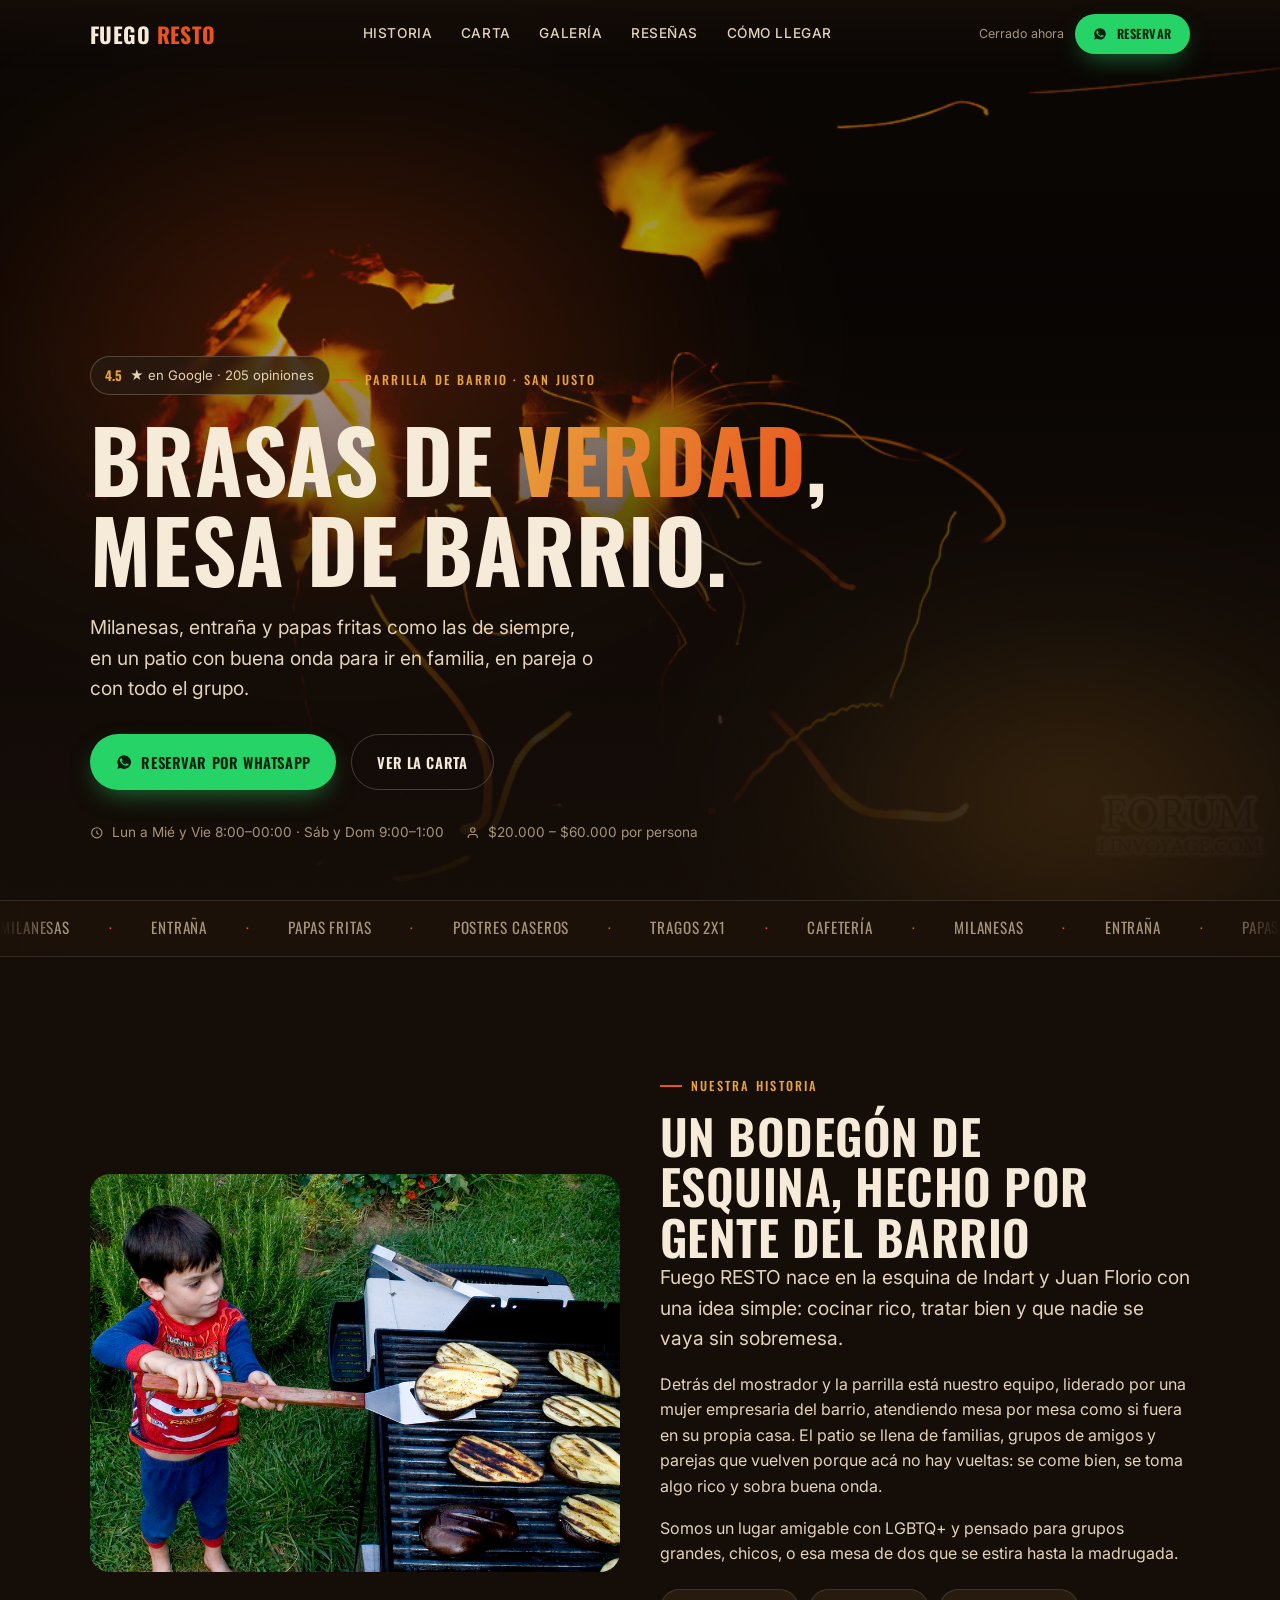
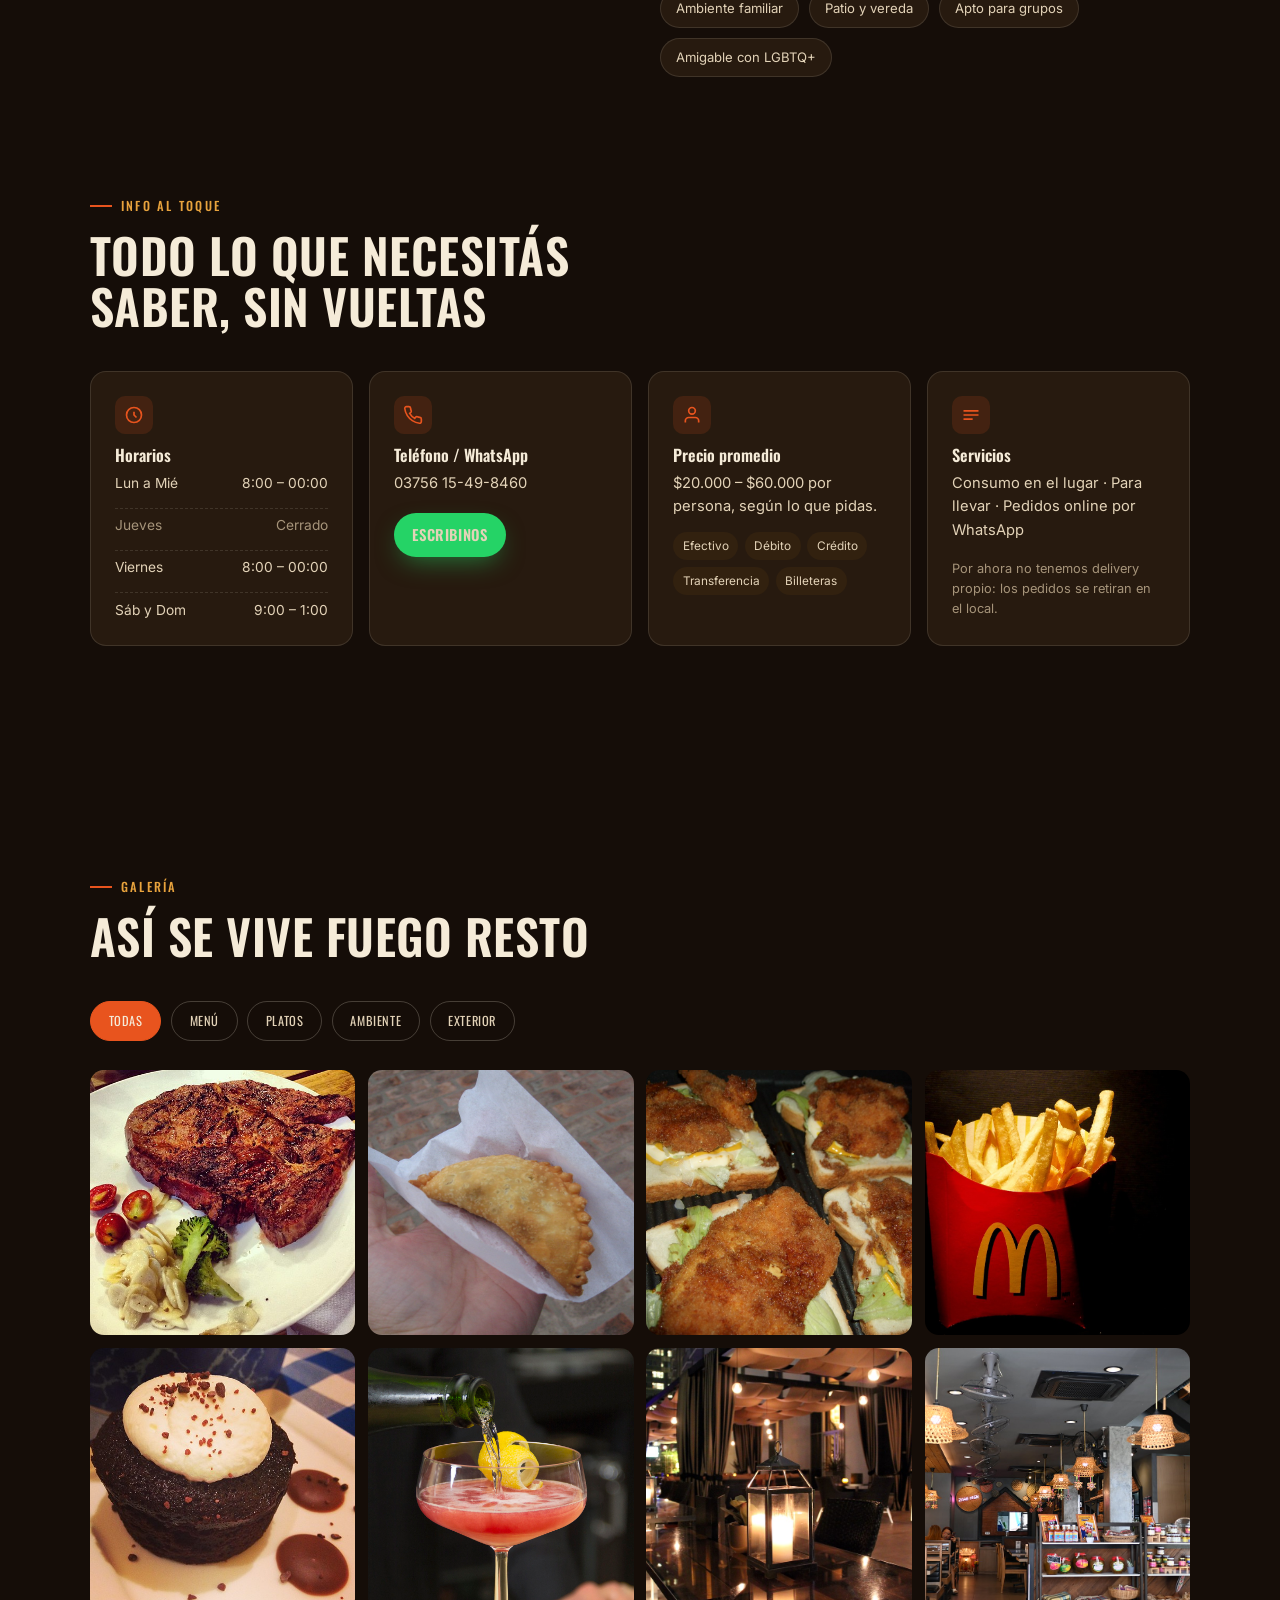
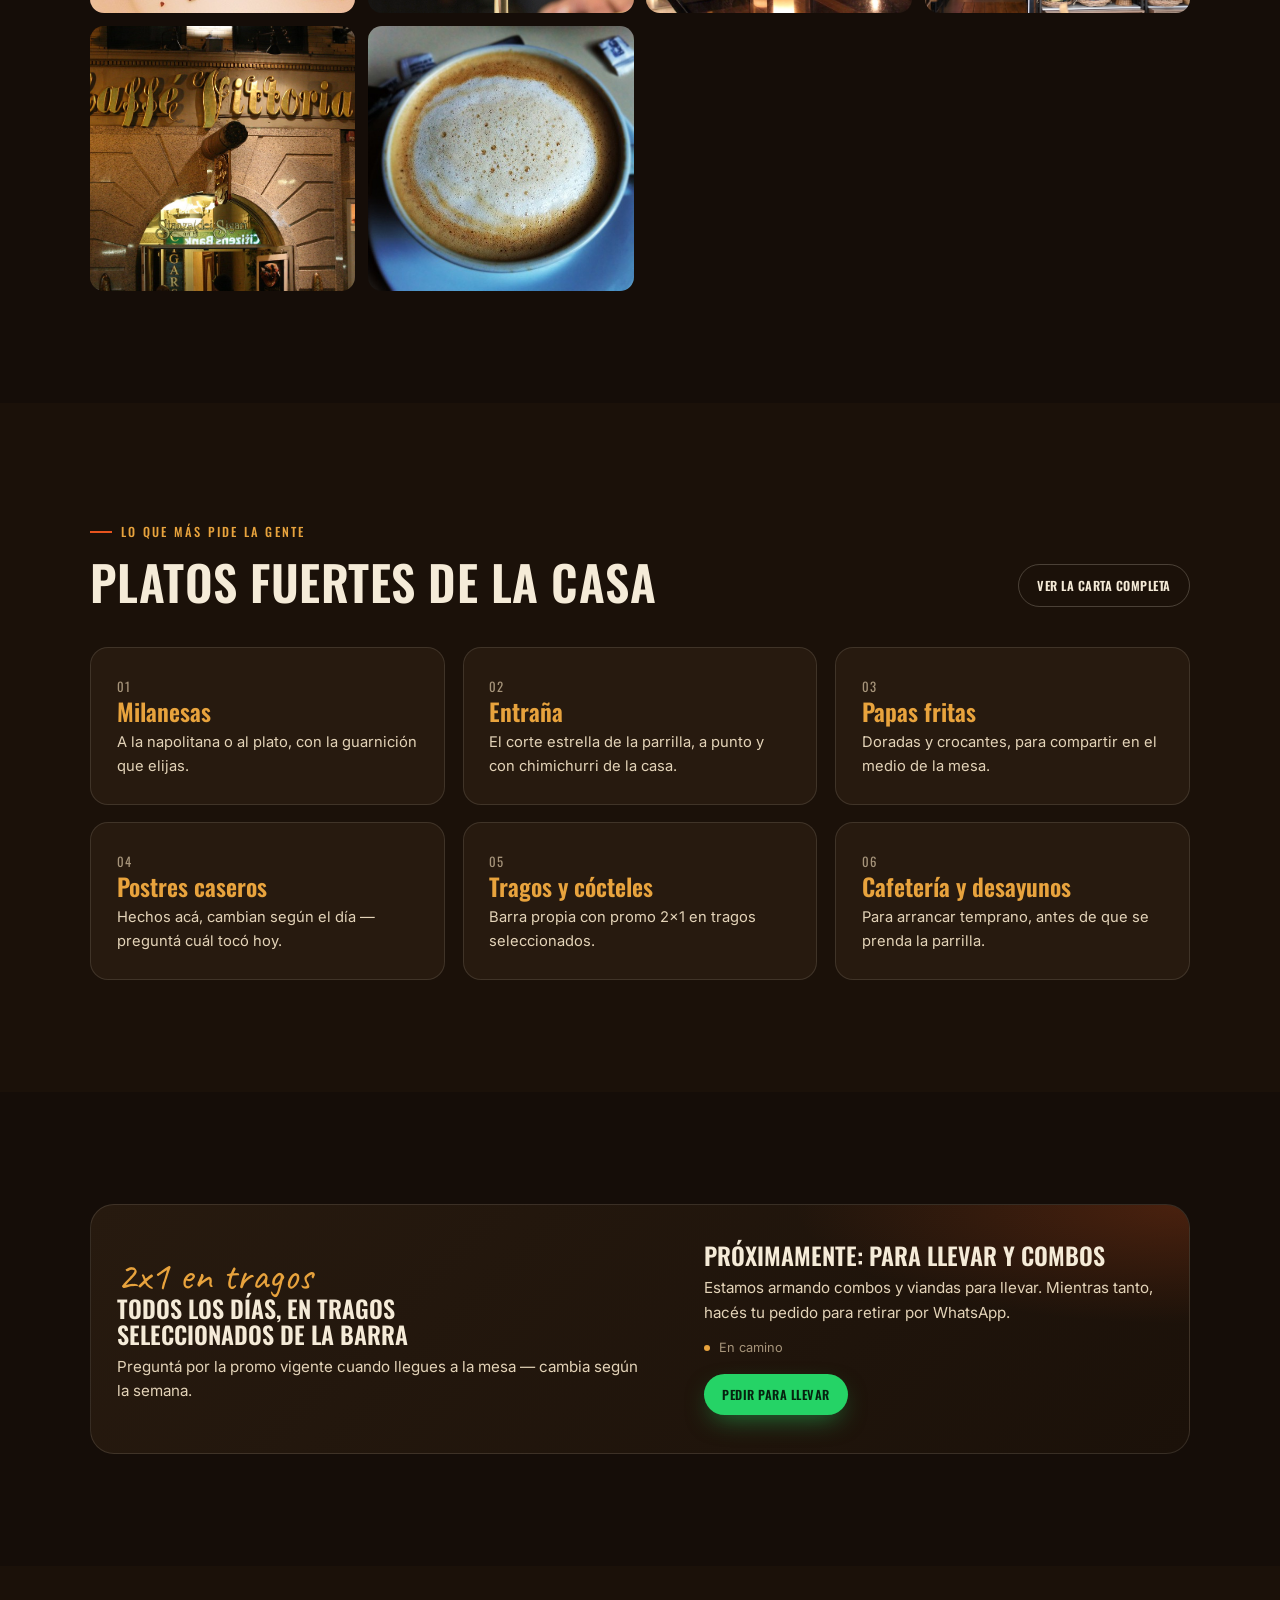
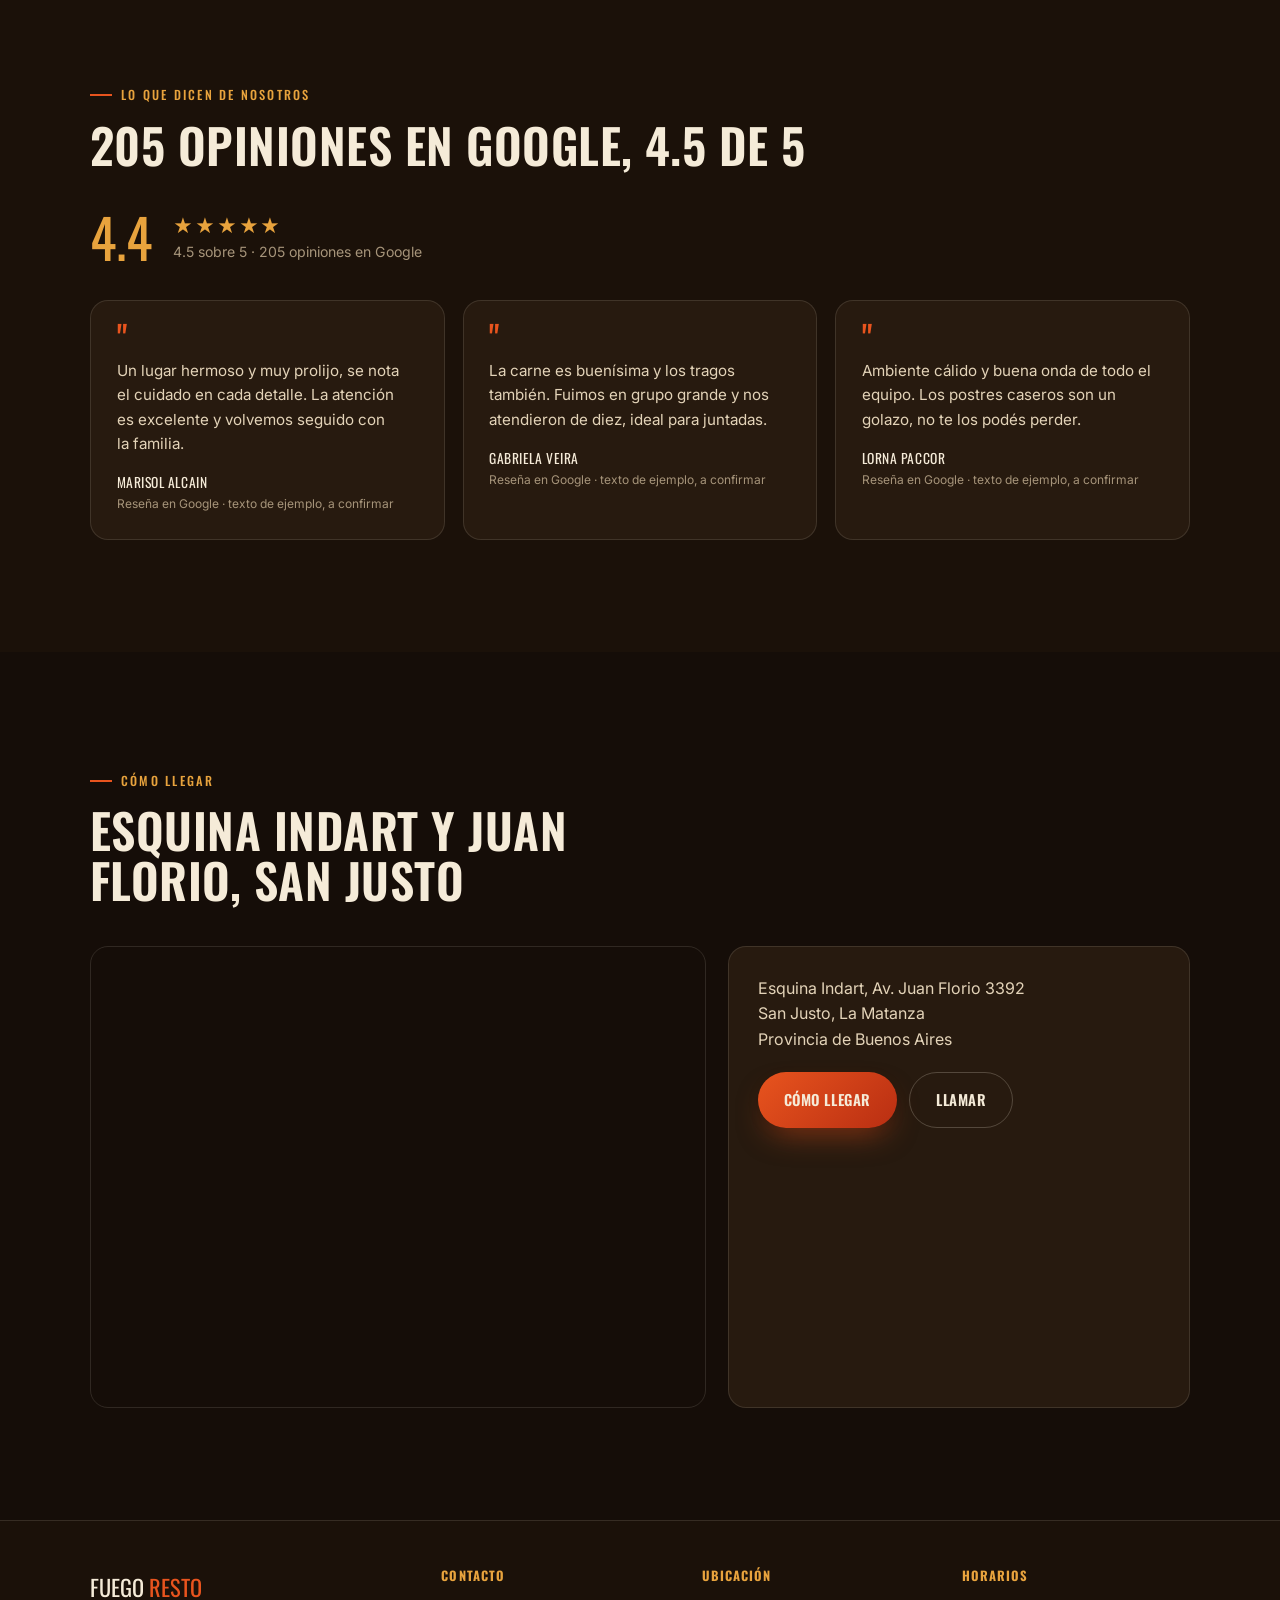
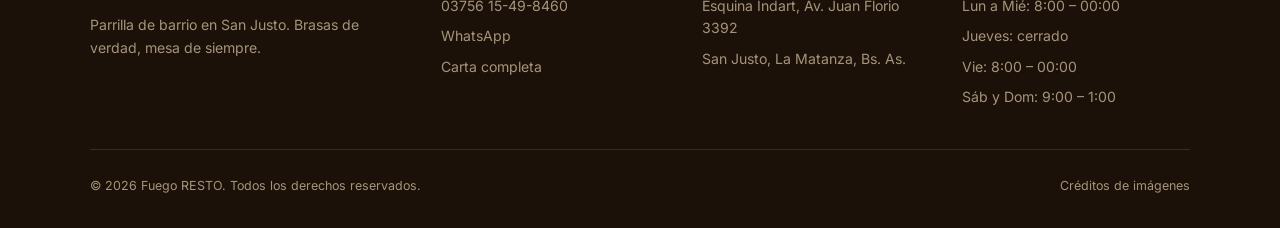
==== commit d0b67c51: "Agregar página de carta completa Nueva carta.html con todas las categorías, enlazada desde nav, hero" ====
--- a/index.html
+++ b/index.html
@@ -27,7 +27,7 @@
     <a href="#inicio" class="nav-logo">Fuego <em>RESTO</em></a>
     <nav class="nav-links" aria-label="Secciones">
       <a class="nav-link" href="#historia">Historia</a>
-      <a class="nav-link" href="#menu">Menú</a>
+      <a class="nav-link" href="carta.html">Carta</a>
       <a class="nav-link" href="#galeria">Galería</a>
       <a class="nav-link" href="#resenas">Reseñas</a>
       <a class="nav-link" href="#ubicacion">Cómo llegar</a>
@@ -48,7 +48,7 @@
 <div class="mobile-menu" id="mobile-menu" data-open="false">
   <nav class="mobile-menu-links" aria-label="Menú móvil">
     <a href="#historia">Historia</a>
-    <a href="#menu">Menú</a>
+    <a href="carta.html">Carta</a>
     <a href="#galeria">Galería</a>
     <a href="#resenas">Reseñas</a>
     <a href="#ubicacion">Cómo llegar</a>
@@ -76,7 +76,7 @@
           <svg viewBox="0 0 24 24" fill="currentColor" aria-hidden="true"><path d="M12 2a10 10 0 0 0-8.6 15L2 22l5.2-1.4A10 10 0 1 0 12 2Zm5.7 14.2c-.2.7-1.4 1.3-2 1.4-.5.1-1.2.2-3.6-.8-3-1.2-4.9-4.2-5.1-4.4-.1-.2-1.2-1.6-1.2-3.1s.8-2.2 1.1-2.5c.3-.3.6-.4.8-.4h.6c.2 0 .4 0 .6.5.2.5.7 1.8.8 1.9.1.2.1.4 0 .6-.1.2-.2.3-.4.5-.2.2-.4.4-.5.6-.2.2-.4.4-.2.7.2.3.9 1.5 2 2.4 1.4 1.2 2.5 1.6 2.9 1.8.3.1.5.1.7-.1.2-.2.8-.9 1-1.2.2-.3.4-.3.7-.2.3.1 1.7.8 2 1 .3.1.5.2.6.3.1.2.1.9-.1 1.6Z"/></svg>
           Reservar por WhatsApp
         </a>
-        <a class="btn btn-ghost" href="#menu">Ver el menú</a>
+        <a class="btn btn-ghost" href="carta.html">Ver la carta</a>
       </div>
       <div class="hero-meta">
         <span>
@@ -215,9 +215,12 @@
   <!-- ============ MENÚ DESTACADO ============ -->
   <section class="section" id="menu" style="background:var(--bg-2);">
     <div class="container">
-      <div class="section-head">
-        <p class="kicker">Lo que más pide la gente</p>
-        <h2>Platos fuertes de la casa</h2>
+      <div class="section-head" style="display:flex; flex-wrap:wrap; justify-content:space-between; align-items:flex-end; gap:1rem; max-width:none;">
+        <div>
+          <p class="kicker">Lo que más pide la gente</p>
+          <h2>Platos fuertes de la casa</h2>
+        </div>
+        <a class="btn btn-ghost btn-sm" href="carta.html">Ver la carta completa</a>
       </div>
       <div class="dish-grid">
         <article class="card has-tilt dish-card" data-reveal>
@@ -358,6 +361,7 @@
         <ul>
           <li><a href="tel:+5493756498460">03756 15-49-8460</a></li>
           <li><a href="https://wa.me/5493756498460" target="_blank" rel="noopener">WhatsApp</a></li>
+          <li><a href="carta.html">Carta completa</a></li>
         </ul>
       </div>
       <div class="footer-col">
--- a/styles.css
+++ b/styles.css
@@ -415,6 +415,32 @@
 .dish-card .dish-num { font-family: var(--display); font-size: .8rem; color: var(--cream-3); letter-spacing: .08em; }
 
 /* =============================================================
+   Carta completa (menu-list)
+   ============================================================= */
+.menu-banner {
+  display: flex; flex-wrap: wrap; align-items: center; justify-content: space-between; gap: 1rem;
+  background: linear-gradient(135deg, var(--bg-3), var(--bg-2));
+  border: 1px solid var(--line); border-radius: 16px;
+  padding: 1.2rem 1.4rem; margin-bottom: 2.6rem;
+}
+.menu-banner p { font-size: .9rem; color: var(--cream-2); max-width: 48ch; }
+.menu-cat { margin-bottom: 3rem; }
+.menu-cat-head { display: flex; align-items: baseline; justify-content: space-between; gap: 1rem; margin-bottom: 1.1rem; border-bottom: 1px solid var(--line); padding-bottom: .7rem; }
+.menu-cat-head h3 { text-transform: none; letter-spacing: 0; color: var(--gold); font-size: 1.15rem; }
+.menu-cat-note { font-size: .78rem; color: var(--cream-3); }
+.menu-row { display: flex; justify-content: space-between; align-items: baseline; gap: 1rem; padding-block: .6rem; border-bottom: 1px dashed var(--line); }
+.menu-row:last-child { border-bottom: 0; }
+.menu-row-name { color: var(--cream-2); font-size: .95rem; }
+.menu-row-desc { display: block; font-size: .78rem; color: var(--cream-3); margin-top: .15rem; }
+.menu-row-price { font-family: var(--display); color: var(--cream); white-space: nowrap; font-size: .92rem; }
+.menu-cat-pending {
+  border: 1px dashed var(--line-2); border-radius: 14px; padding: 1.3rem;
+  font-size: .88rem; color: var(--cream-3);
+}
+.menu-cat-pending a { color: var(--gold); }
+.menu-cat-pending a:hover { text-decoration: underline; }
+
+/* =============================================================
    Promos
    ============================================================= */
 .promos {
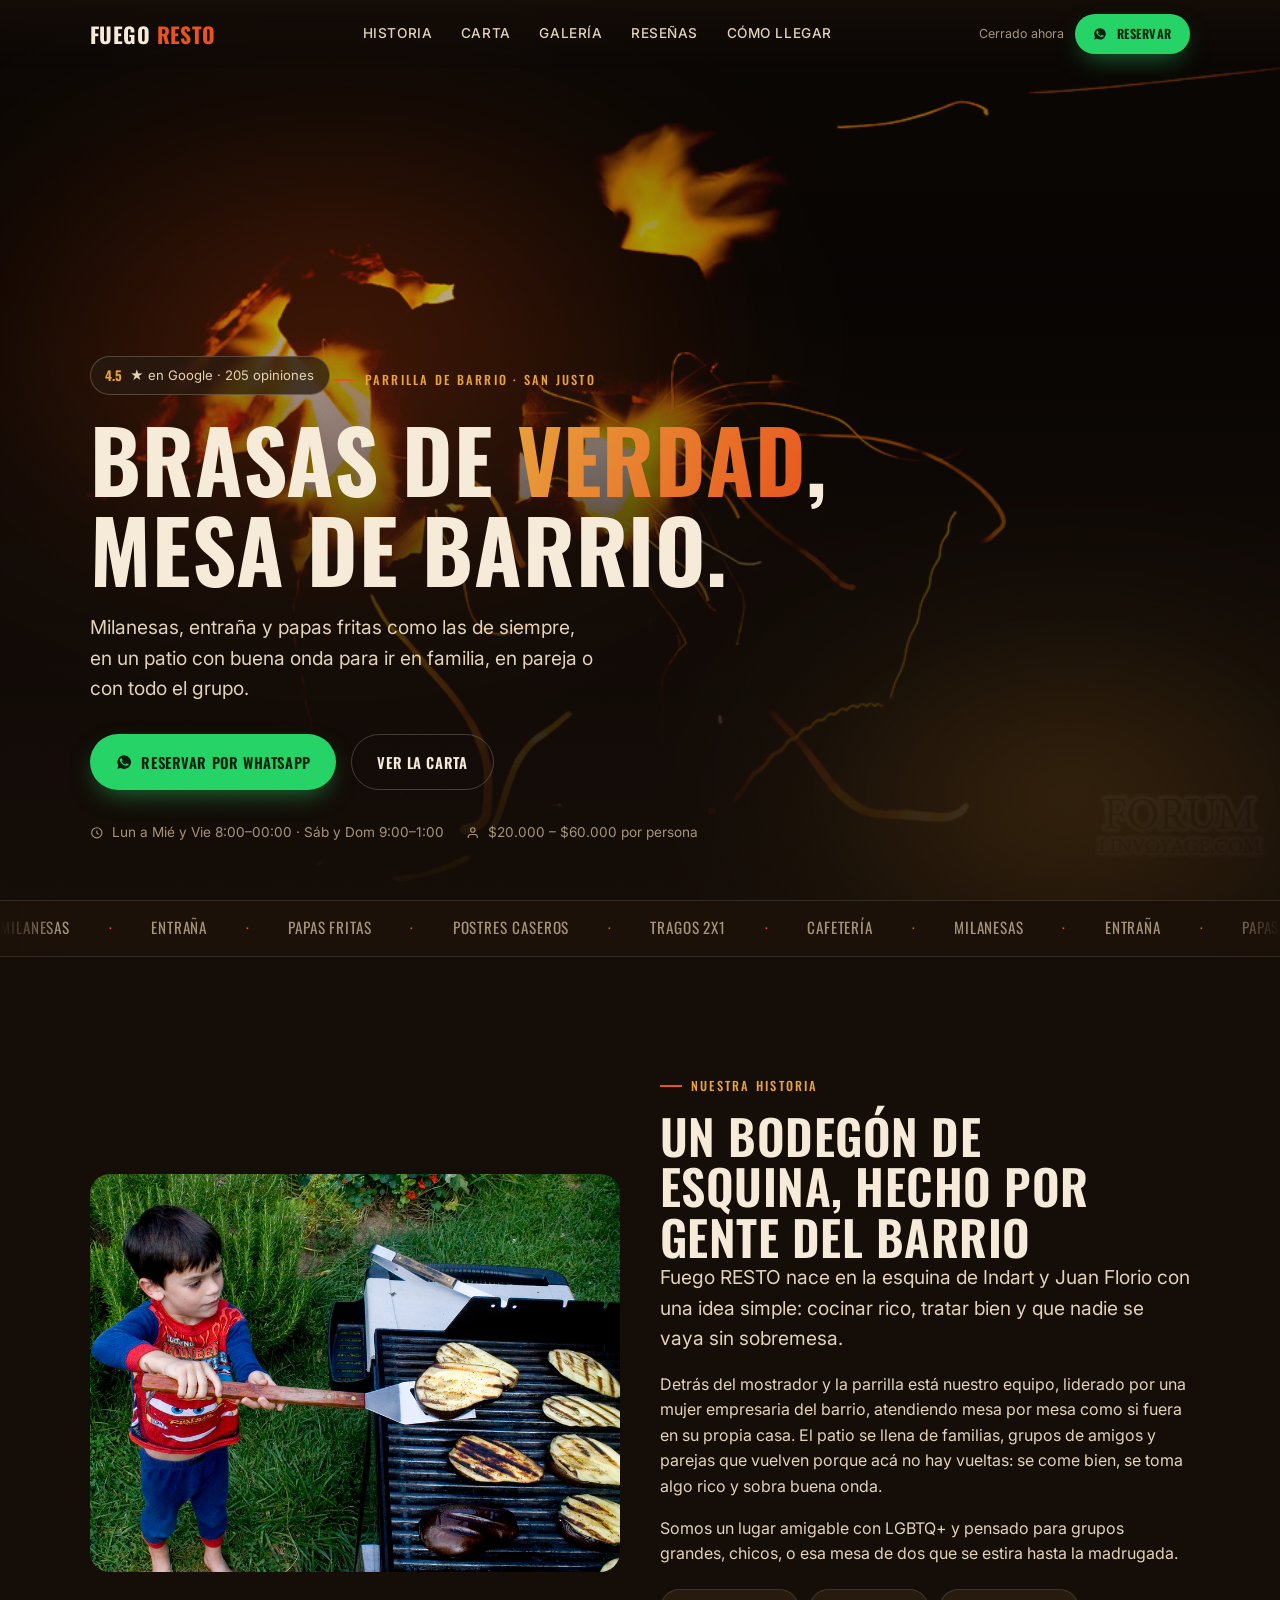
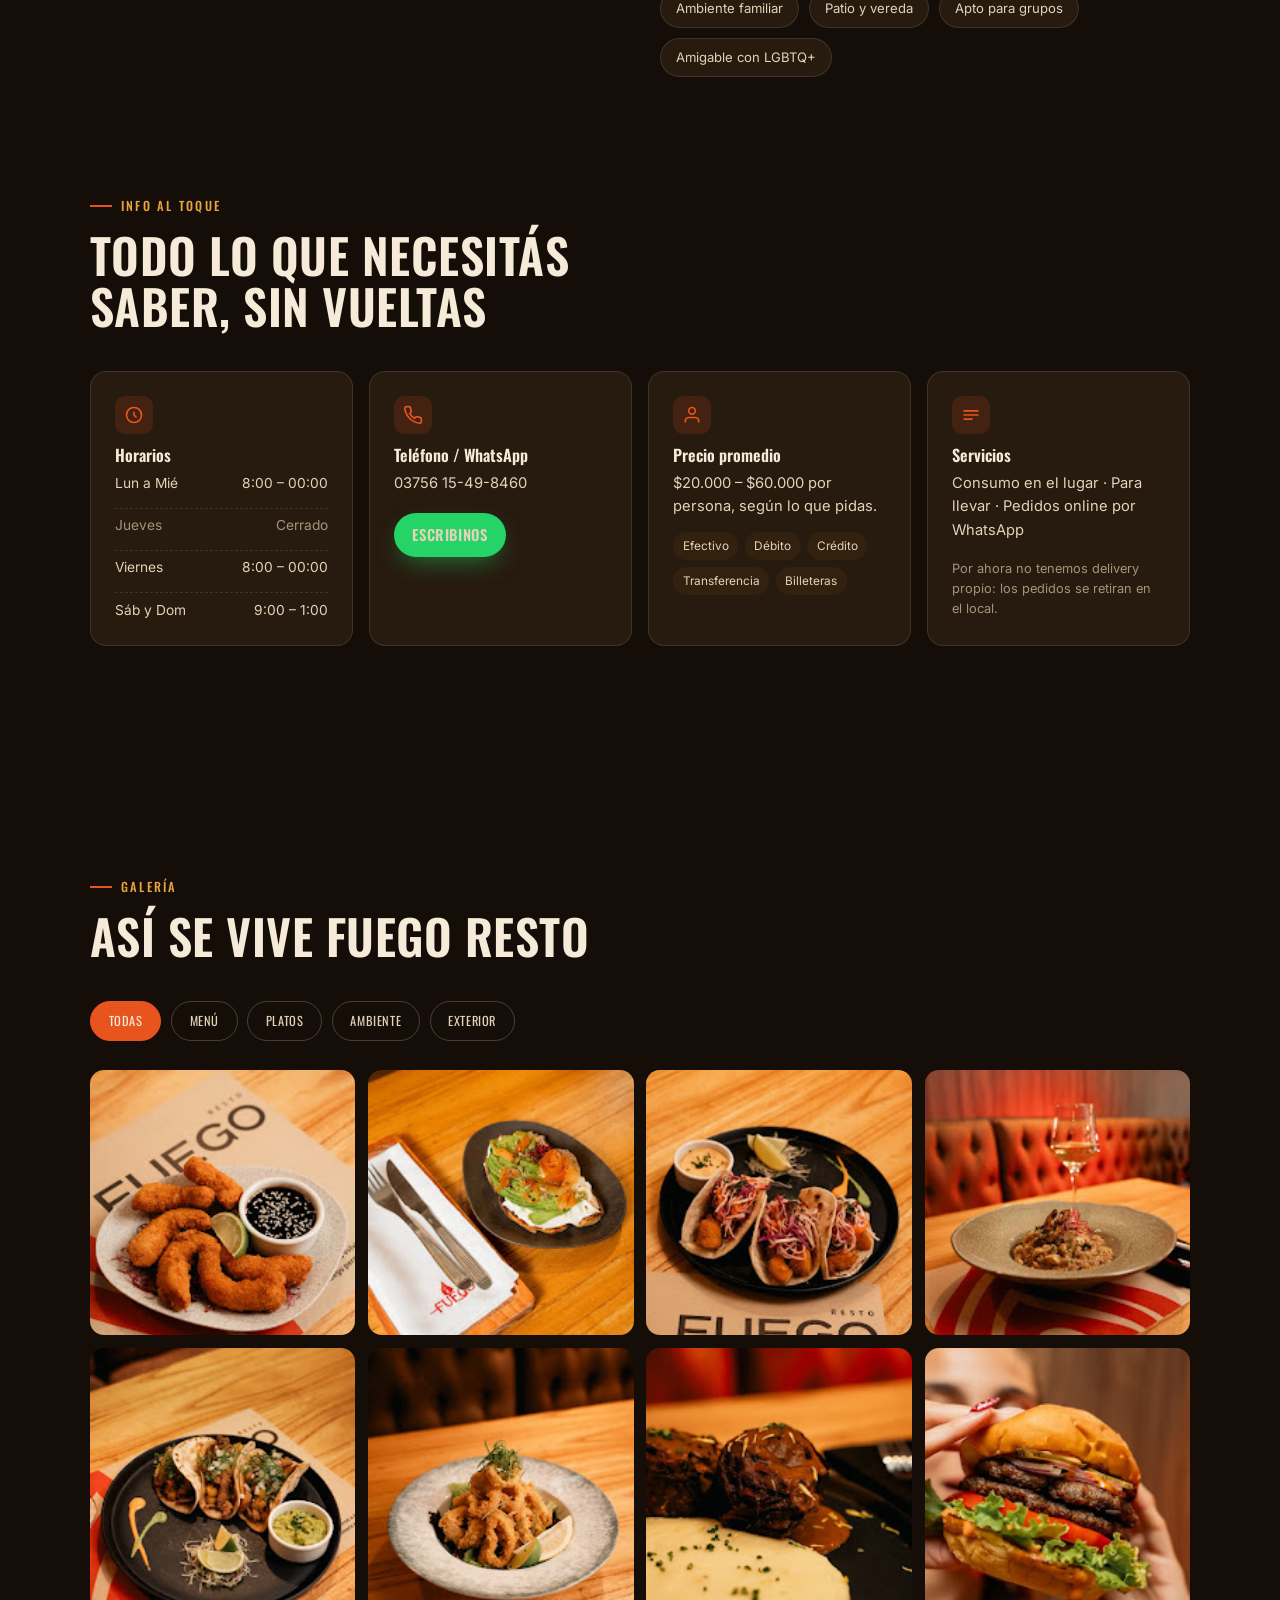
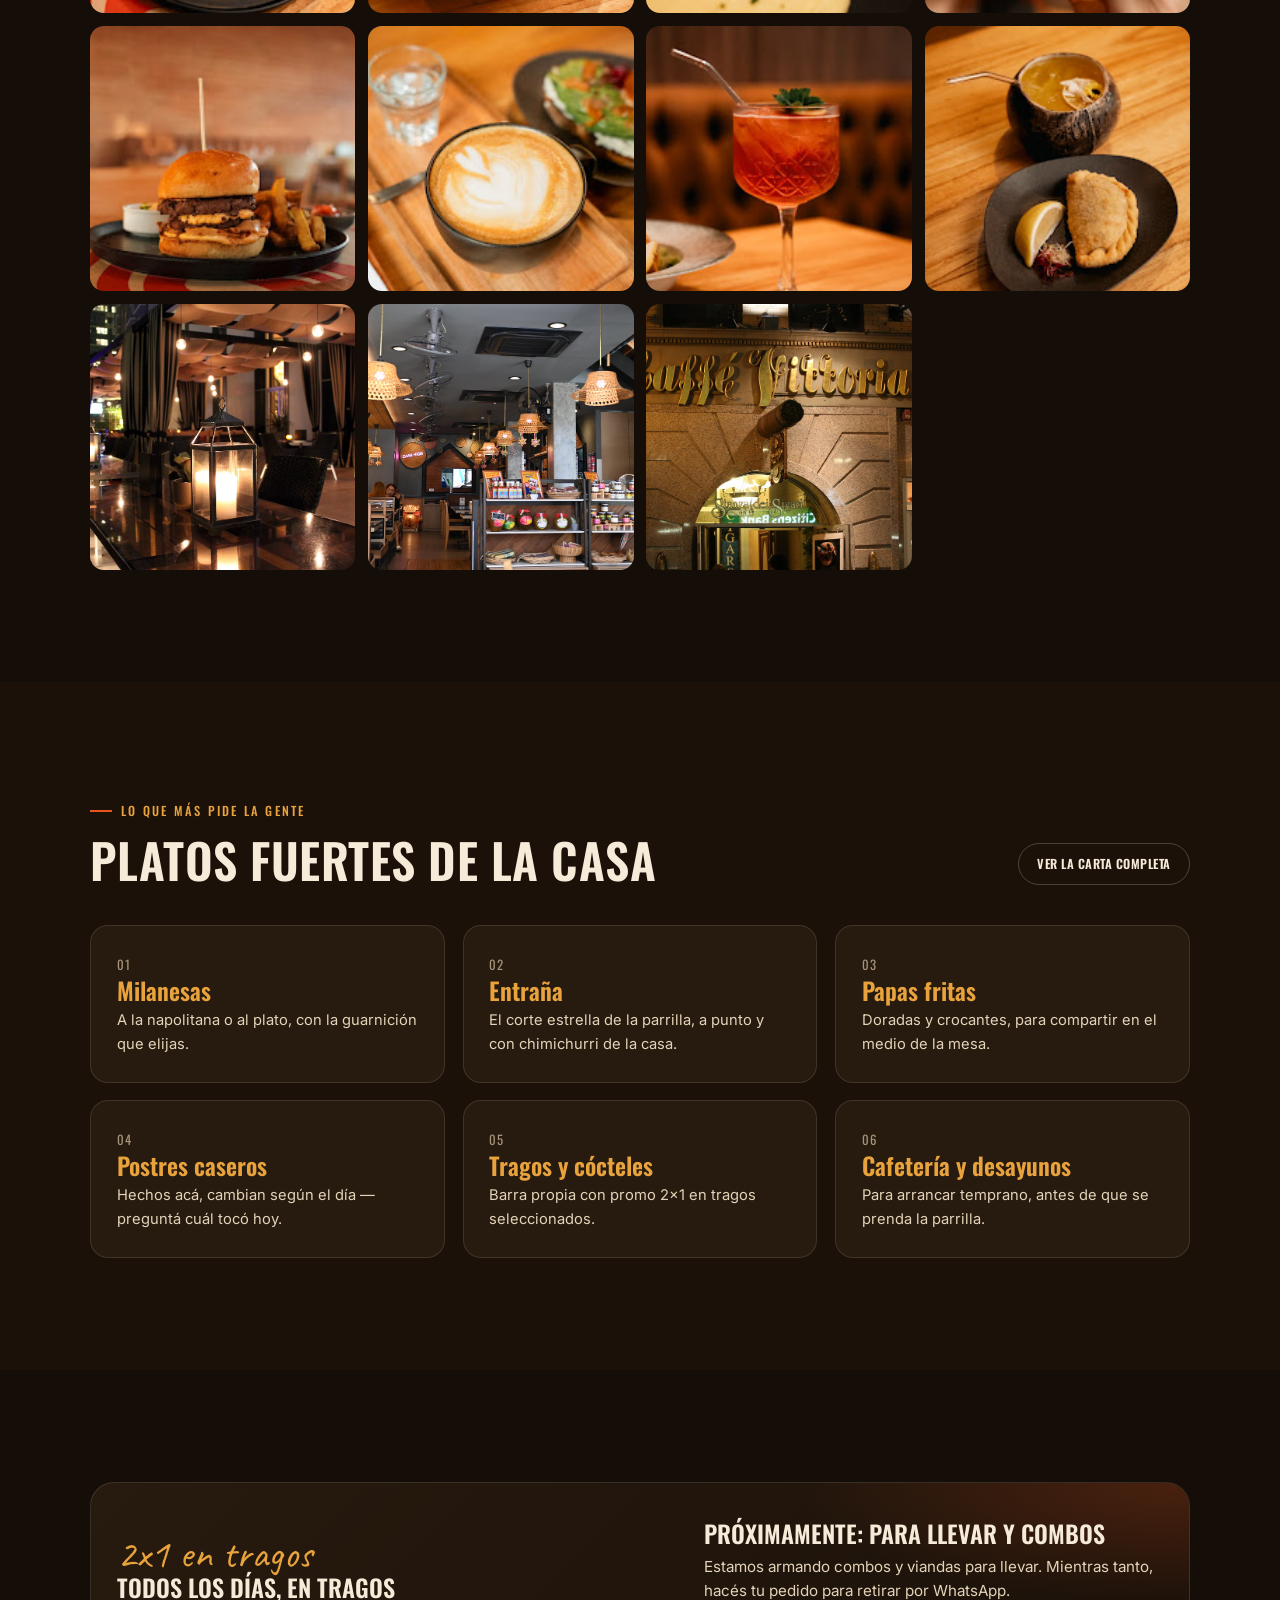
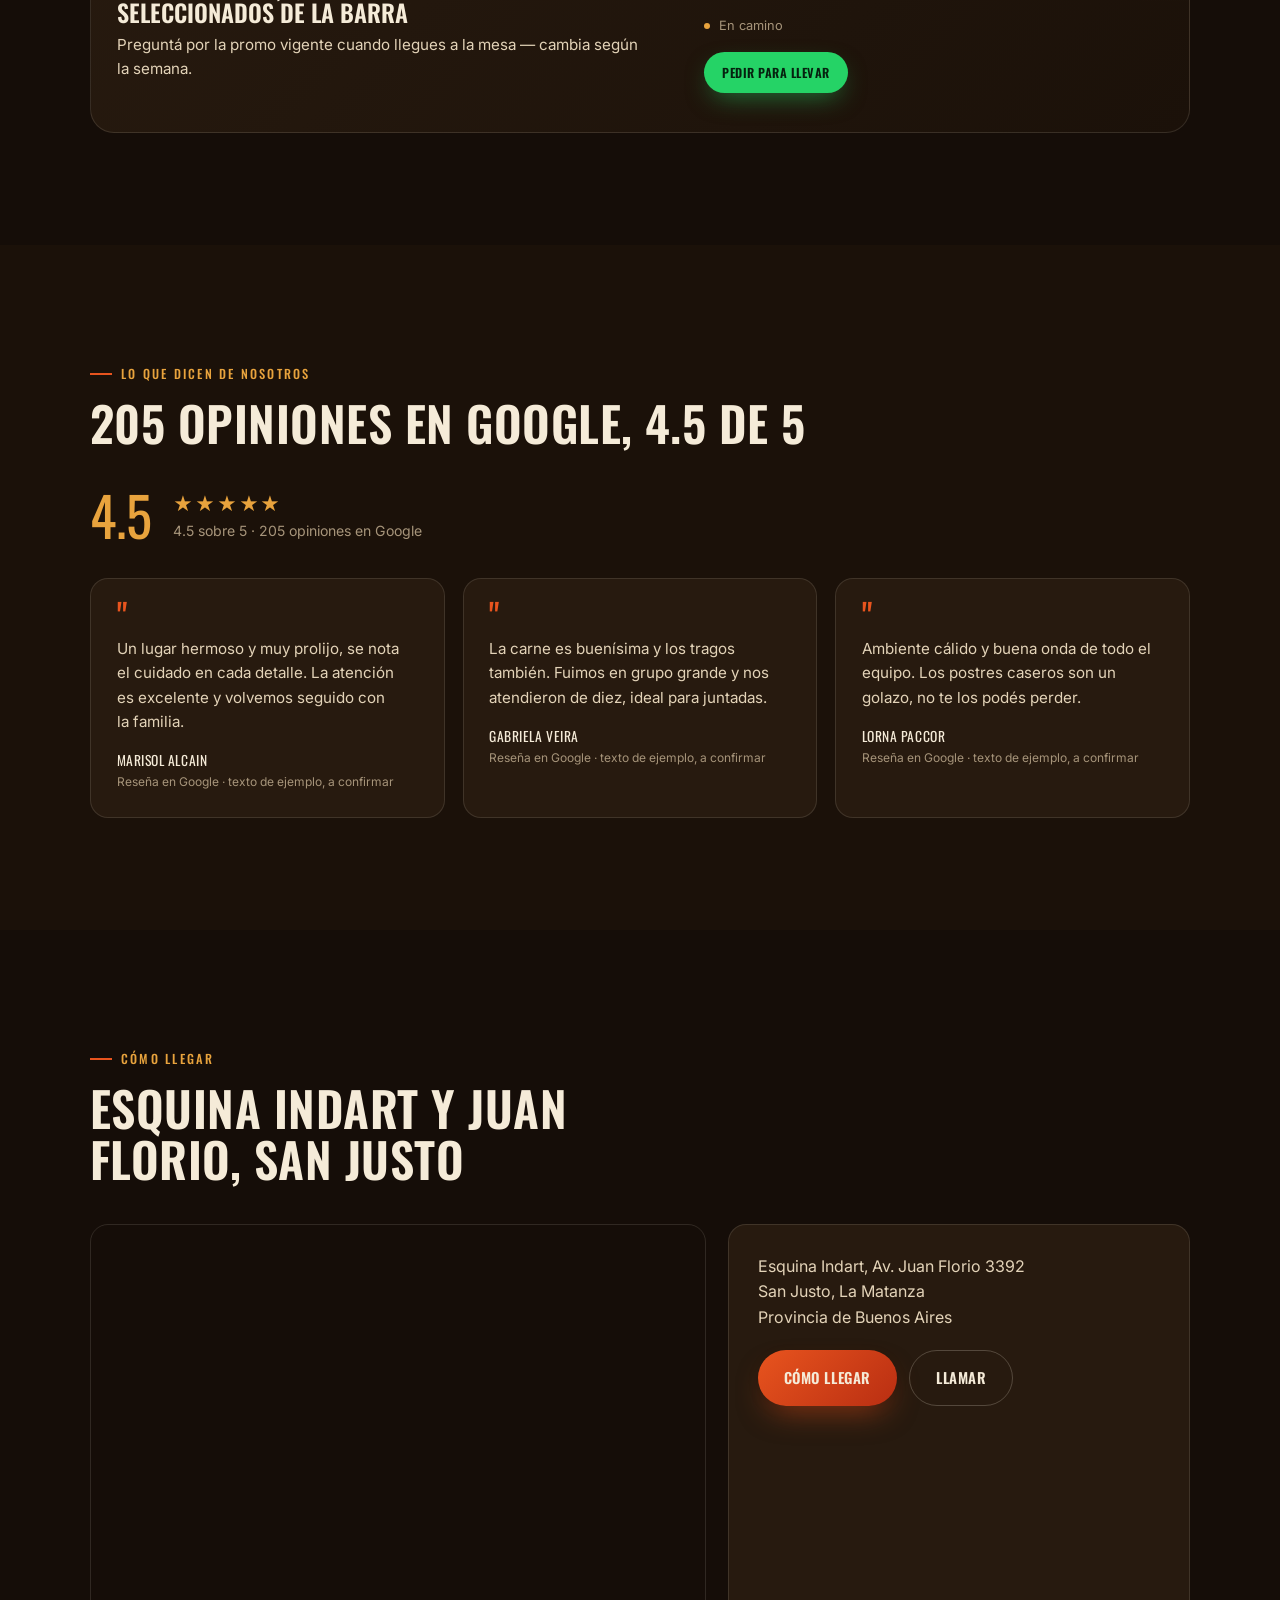
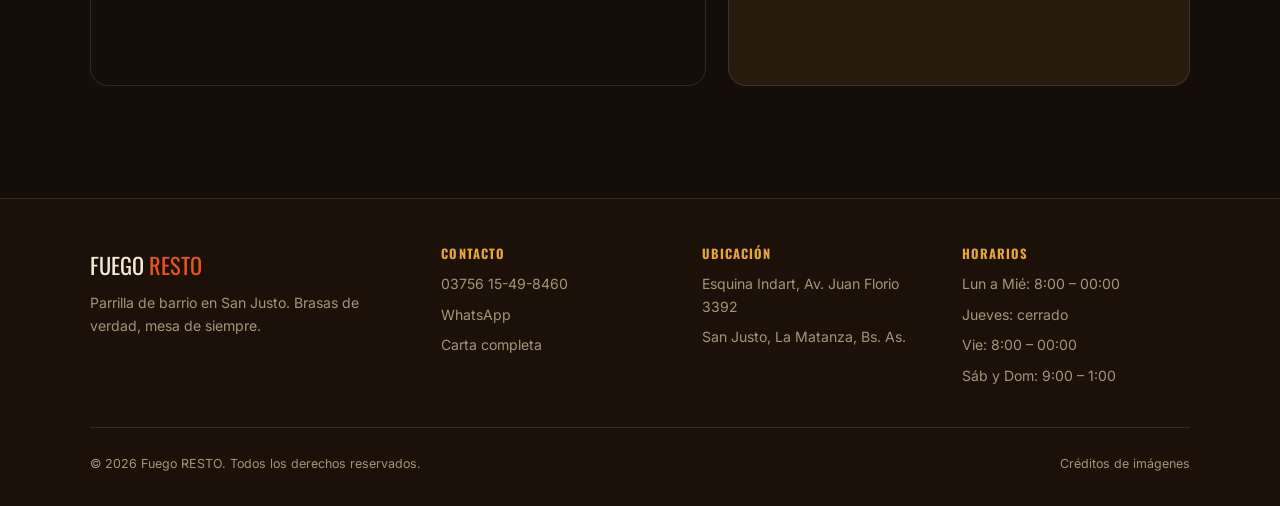
==== commit b1a75961: "Reemplazar fotos de banco por fotos reales del local Hero, historia y toda la galeria de Menu/Platos" ====
--- a/index.html
+++ b/index.html
@@ -61,7 +61,7 @@
   <!-- ============ HERO ============ -->
   <section class="hero" id="inicio">
     <div class="hero-bg">
-      <img src="assets/img/hero.jpg" alt="Brasas y fuego de parrilla" fetchpriority="high" loading="eager">
+      <img src="assets/img/hero.jpg" alt="Bife a las brasas flameado con soplete en Fuego RESTO" fetchpriority="high" loading="eager">
     </div>
     <div class="hero-tint" aria-hidden="true"></div>
     <div class="hero-ember" aria-hidden="true"></div>
@@ -116,7 +116,7 @@
     <div class="container">
       <div class="historia-grid">
         <figure class="historia-figure" data-reveal>
-          <img src="assets/img/historia.jpg" alt="Parrillero atendiendo las brasas" loading="lazy" decoding="async">
+          <img src="assets/img/historia.jpg" alt="Costillas a la parrilla servidas en Fuego RESTO" loading="lazy" decoding="async">
         </figure>
         <div class="historia-text" data-reveal>
           <p class="kicker">Nuestra historia</p>
@@ -198,16 +198,21 @@
         <button class="gallery-tab" data-cat="exterior">Exterior</button>
       </div>
       <div class="gallery-grid">
-        <div class="gallery-item" data-cat="menu"><img src="assets/img/menu-1.jpg" alt="Corte de carne servido en tabla de parrilla" loading="lazy" decoding="async"><span class="gallery-cap">Menú</span></div>
-        <div class="gallery-item" data-cat="menu"><img src="assets/img/menu-2.jpg" alt="Empanadas caseras recién horneadas" loading="lazy" decoding="async"><span class="gallery-cap">Menú</span></div>
-        <div class="gallery-item" data-cat="platos"><img src="assets/img/platos-1.jpg" alt="Milanesa napolitana con guarnición" loading="lazy" decoding="async"><span class="gallery-cap">Platos</span></div>
-        <div class="gallery-item" data-cat="platos"><img src="assets/img/platos-2.jpg" alt="Papas fritas doradas y crocantes" loading="lazy" decoding="async"><span class="gallery-cap">Platos</span></div>
-        <div class="gallery-item" data-cat="platos"><img src="assets/img/platos-3.jpg" alt="Postre casero de chocolate" loading="lazy" decoding="async"><span class="gallery-cap">Platos</span></div>
-        <div class="gallery-item" data-cat="platos"><img src="assets/img/promos-1.jpg" alt="Tragos de la barra de Fuego RESTO" loading="lazy" decoding="async"><span class="gallery-cap">Platos</span></div>
+        <div class="gallery-item" data-cat="menu"><img src="assets/img/menu-bocaditos.jpg" alt="Bocaditos crocantes con salsa, sobre la carta de Fuego RESTO" loading="lazy" decoding="async"><span class="gallery-cap">Menú</span></div>
+        <div class="gallery-item" data-cat="menu"><img src="assets/img/menu-tostada.jpg" alt="Tostada de palta y huevo sobre servilleta de Fuego RESTO" loading="lazy" decoding="async"><span class="gallery-cap">Menú</span></div>
+        <div class="gallery-item" data-cat="menu"><img src="assets/img/menu-tacos-pescado.jpg" alt="Tacos de pescado sobre la carta de Fuego RESTO" loading="lazy" decoding="async"><span class="gallery-cap">Menú</span></div>
+        <div class="gallery-item" data-cat="menu"><img src="assets/img/menu-risotto.jpg" alt="Risotto servido con copa de vino blanco" loading="lazy" decoding="async"><span class="gallery-cap">Menú</span></div>
+        <div class="gallery-item" data-cat="platos"><img src="assets/img/menu-tacos.jpg" alt="Tacos con guacamole en plato negro" loading="lazy" decoding="async"><span class="gallery-cap">Platos</span></div>
+        <div class="gallery-item" data-cat="platos"><img src="assets/img/menu-calamares.jpg" alt="Calamares crocantes con ensalada" loading="lazy" decoding="async"><span class="gallery-cap">Platos</span></div>
+        <div class="gallery-item" data-cat="platos"><img src="assets/img/menu-albondigas.jpg" alt="Albóndigas con puré sobre pizarra" loading="lazy" decoding="async"><span class="gallery-cap">Platos</span></div>
+        <div class="gallery-item" data-cat="platos"><img src="assets/img/menu-burger-1.jpg" alt="Hamburguesa doble de Fuego RESTO" loading="lazy" decoding="async"><span class="gallery-cap">Platos</span></div>
+        <div class="gallery-item" data-cat="platos"><img src="assets/img/menu-burger-2.jpg" alt="Hamburguesa con papas fritas" loading="lazy" decoding="async"><span class="gallery-cap">Platos</span></div>
+        <div class="gallery-item" data-cat="platos"><img src="assets/img/menu-cafe.jpg" alt="Café con arte latte y tostada de fondo" loading="lazy" decoding="async"><span class="gallery-cap">Platos</span></div>
+        <div class="gallery-item" data-cat="platos"><img src="assets/img/menu-trago.jpg" alt="Trago de la barra de Fuego RESTO" loading="lazy" decoding="async"><span class="gallery-cap">Platos</span></div>
+        <div class="gallery-item" data-cat="platos"><img src="assets/img/menu-trago-coco.jpg" alt="Trago servido en coco junto a una empanada" loading="lazy" decoding="async"><span class="gallery-cap">Platos</span></div>
         <div class="gallery-item" data-cat="ambiente"><img src="assets/img/ambiente-1.jpg" alt="Patio con mesas y luces cálidas" loading="lazy" decoding="async"><span class="gallery-cap">Ambiente</span></div>
         <div class="gallery-item" data-cat="ambiente"><img src="assets/img/ambiente-2.jpg" alt="Salón interior con mesas de madera" loading="lazy" decoding="async"><span class="gallery-cap">Ambiente</span></div>
         <div class="gallery-item" data-cat="exterior"><img src="assets/img/exterior.jpg" alt="Fachada del local iluminada de noche" loading="lazy" decoding="async"><span class="gallery-cap">Exterior</span></div>
-        <div class="gallery-item" data-cat="exterior"><img src="assets/img/cafeteria-1.jpg" alt="Cafetería y desayuno servido" loading="lazy" decoding="async"><span class="gallery-cap">Exterior</span></div>
       </div>
     </div>
   </section>
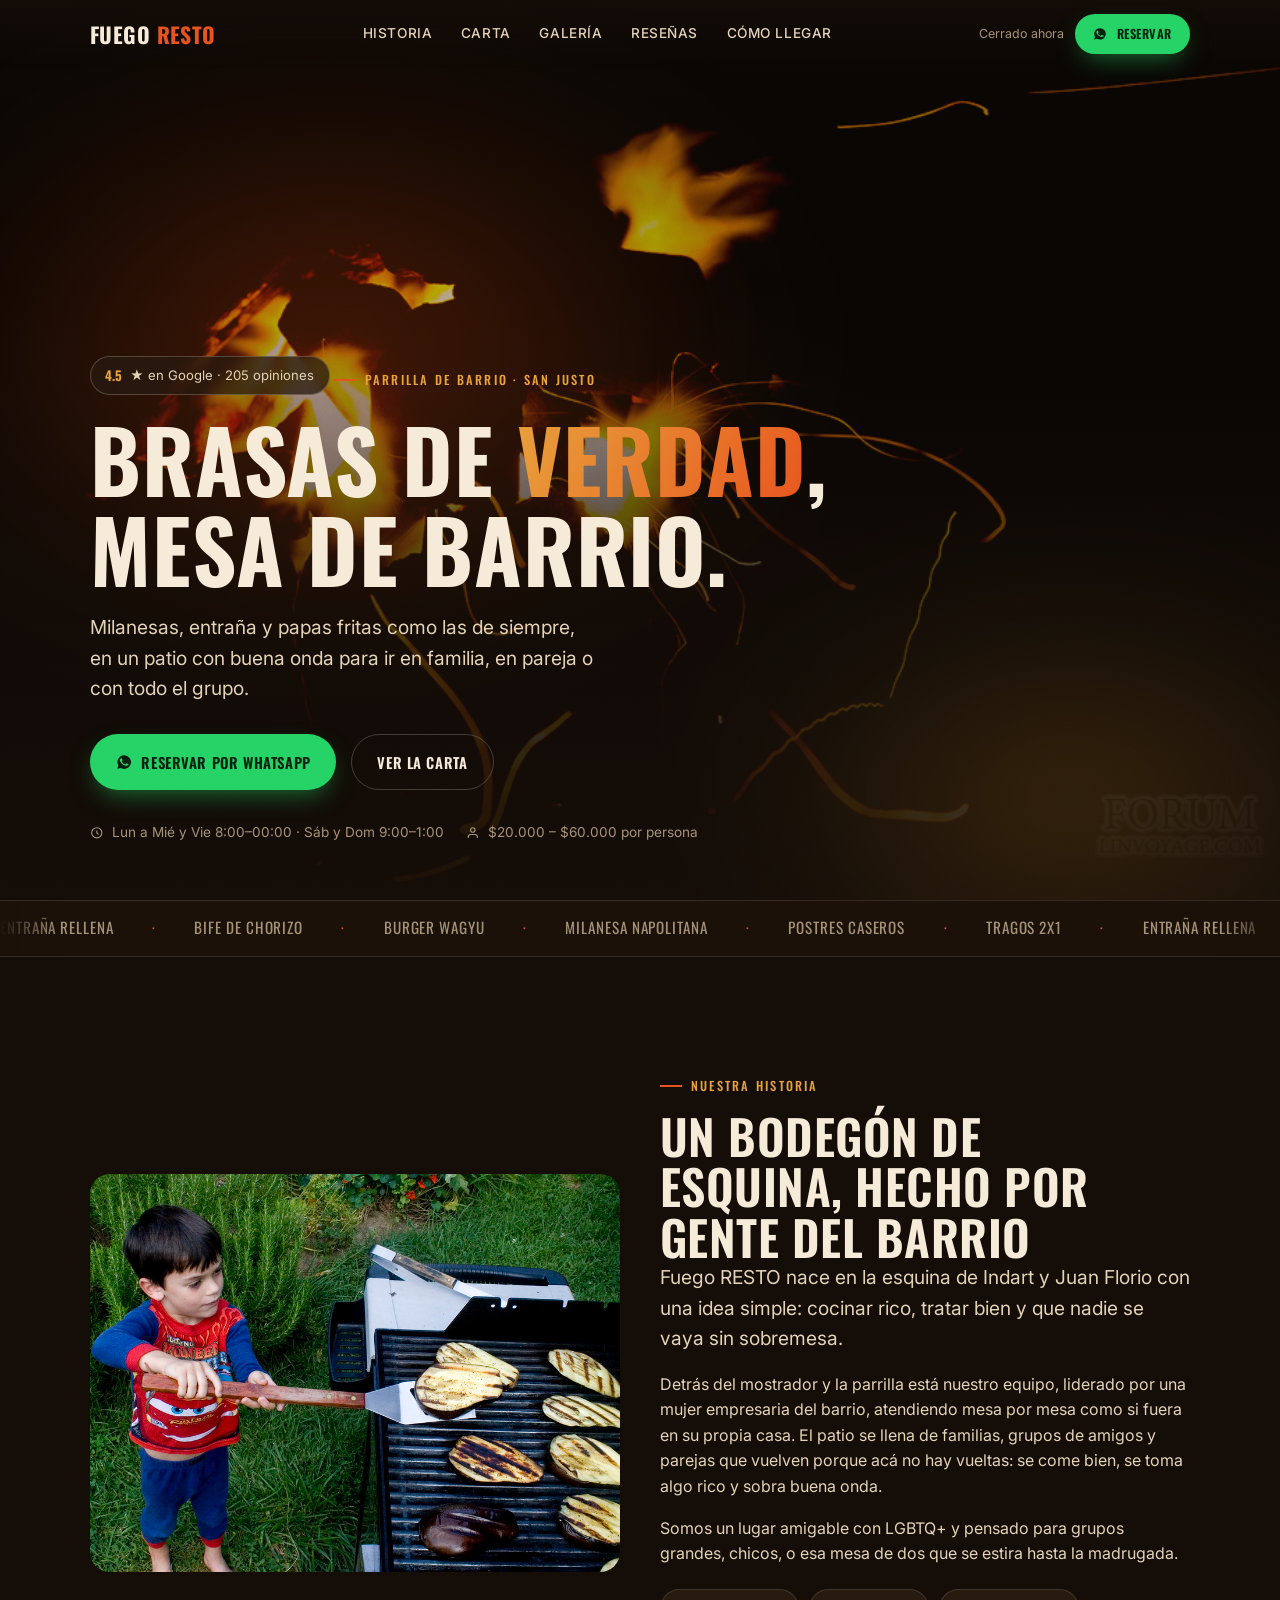
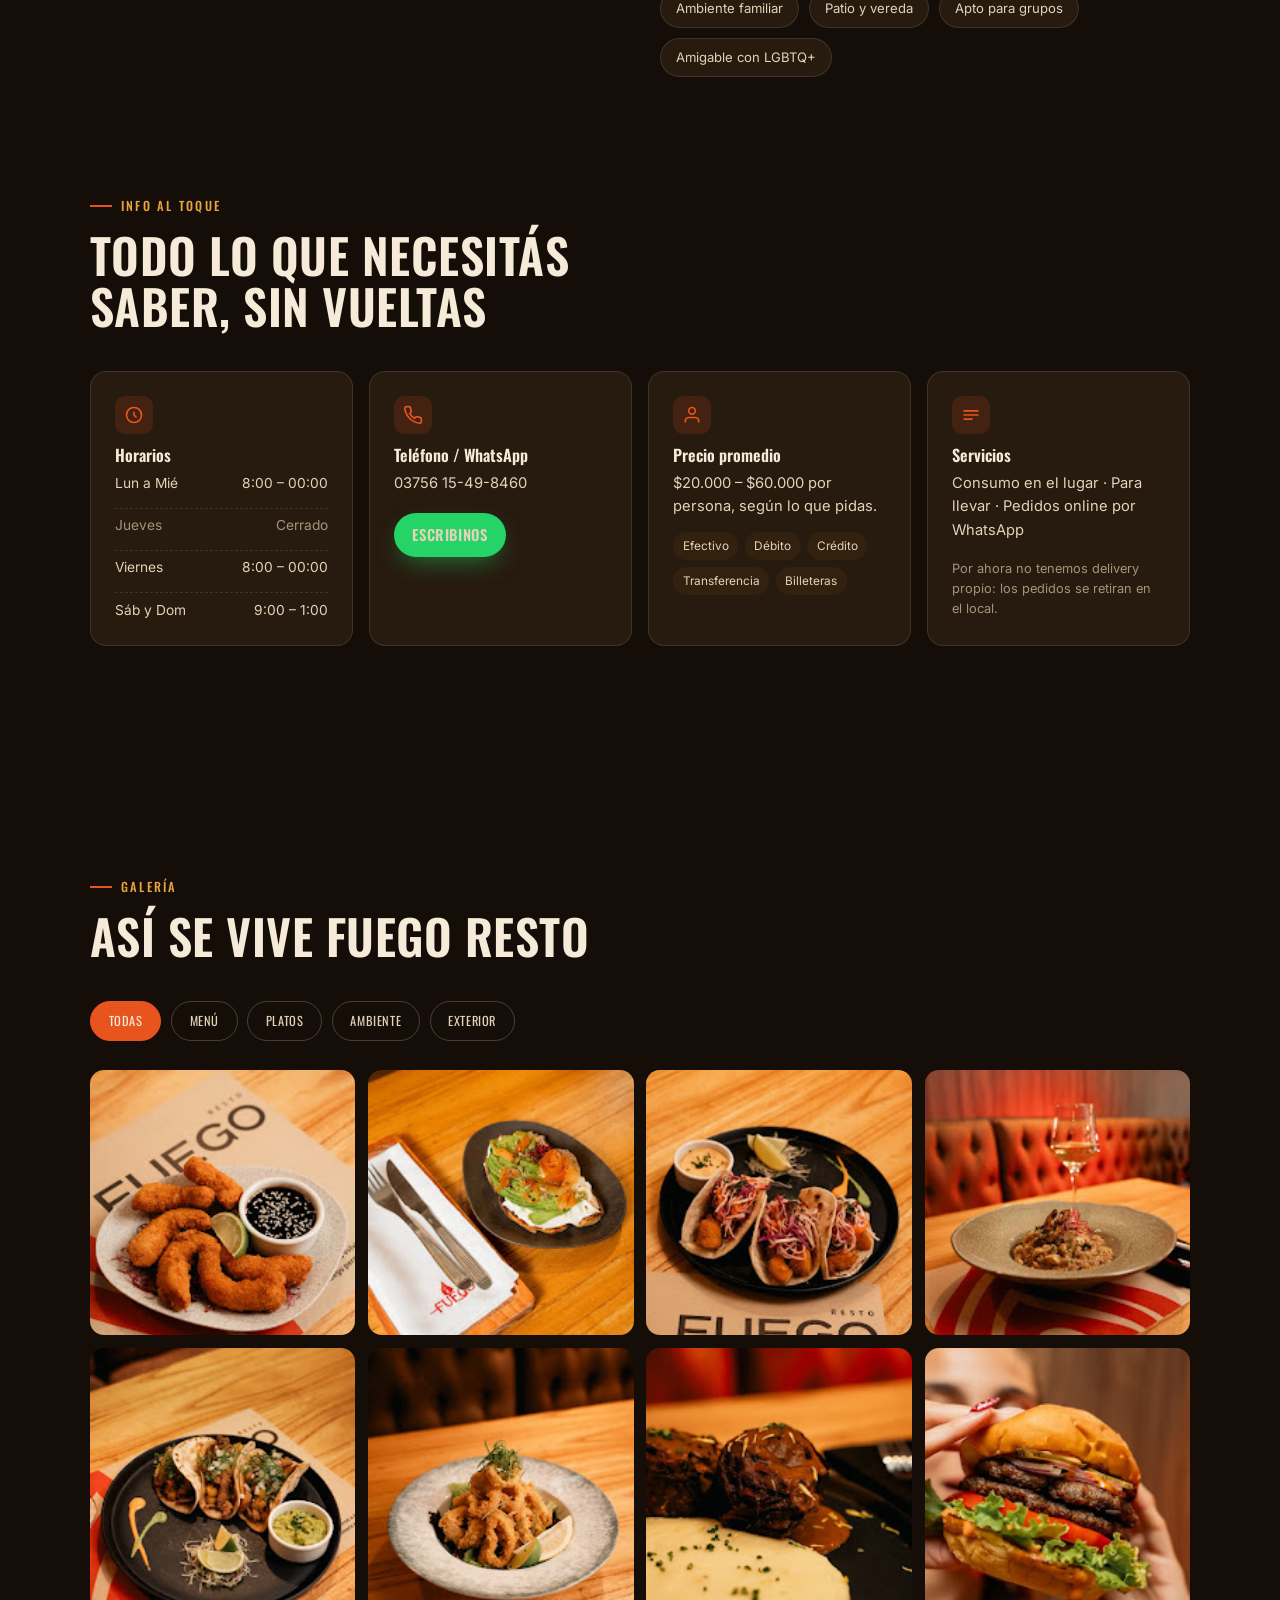
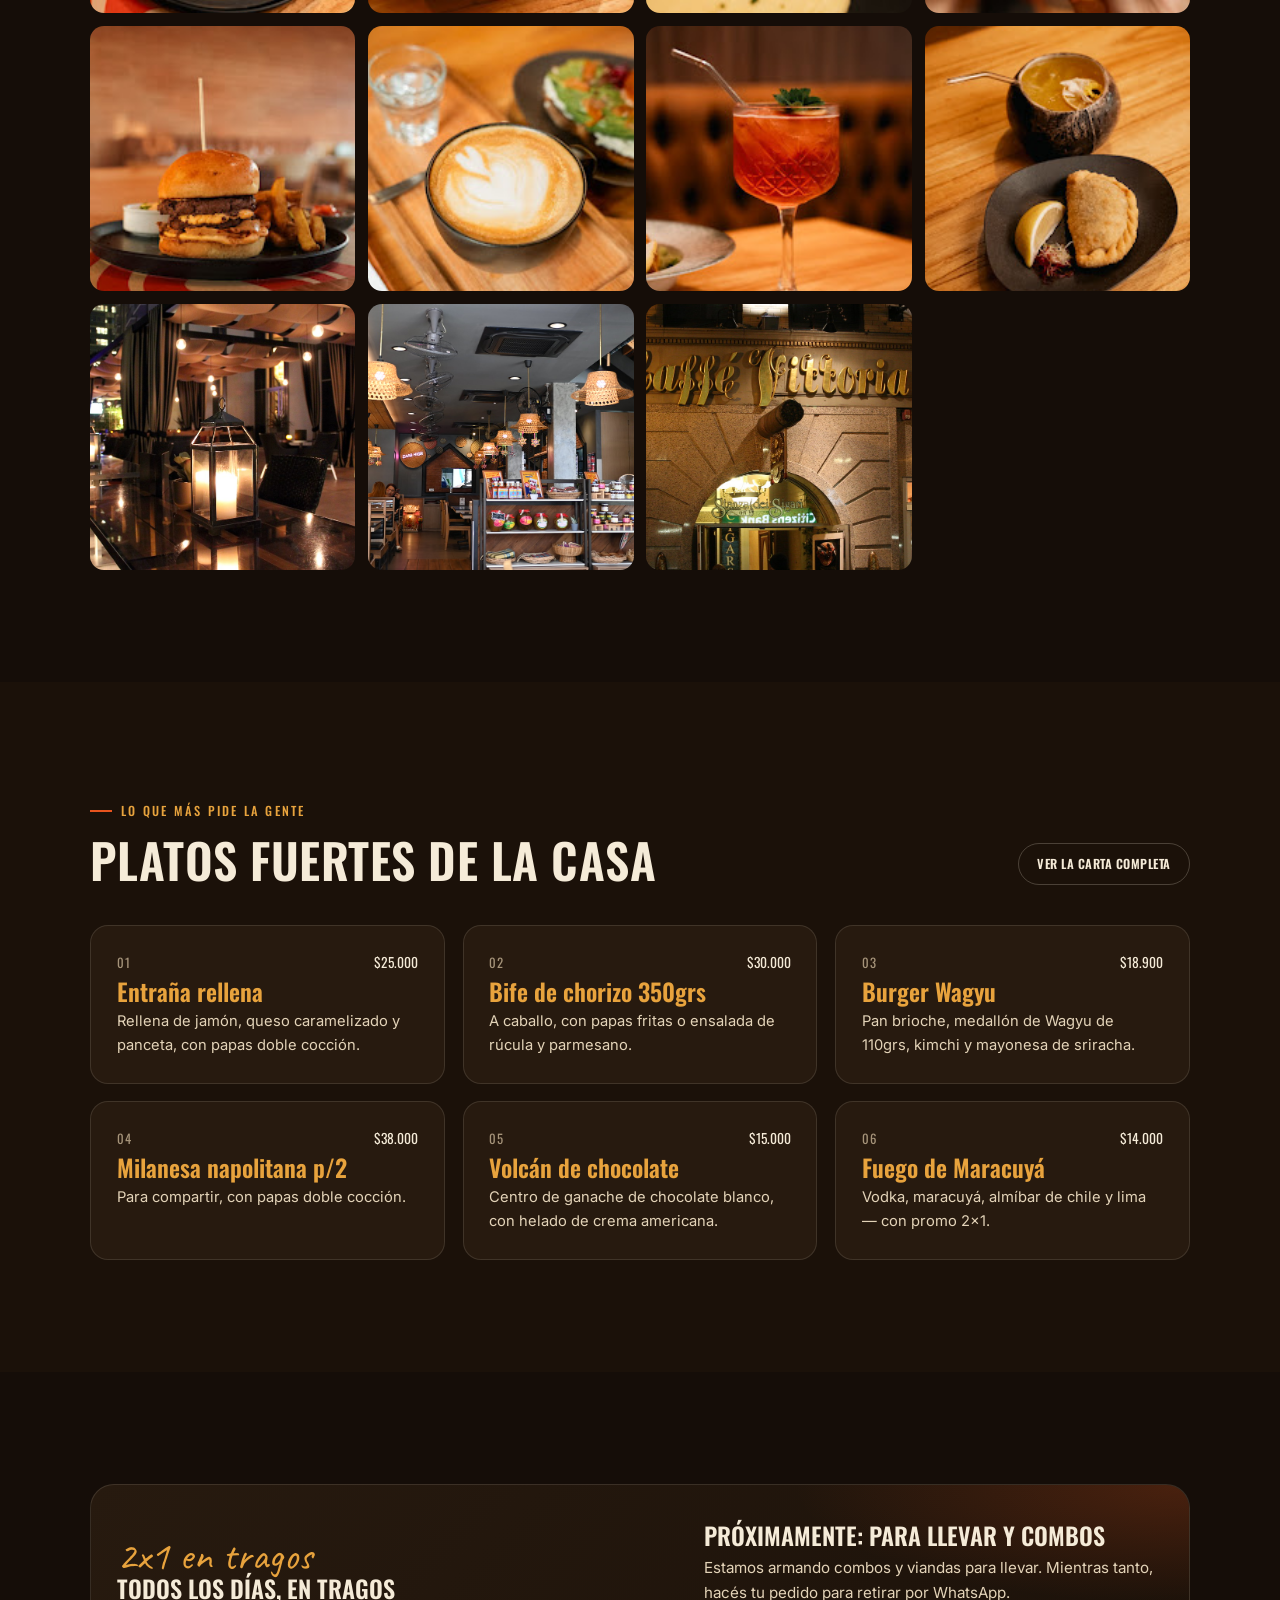
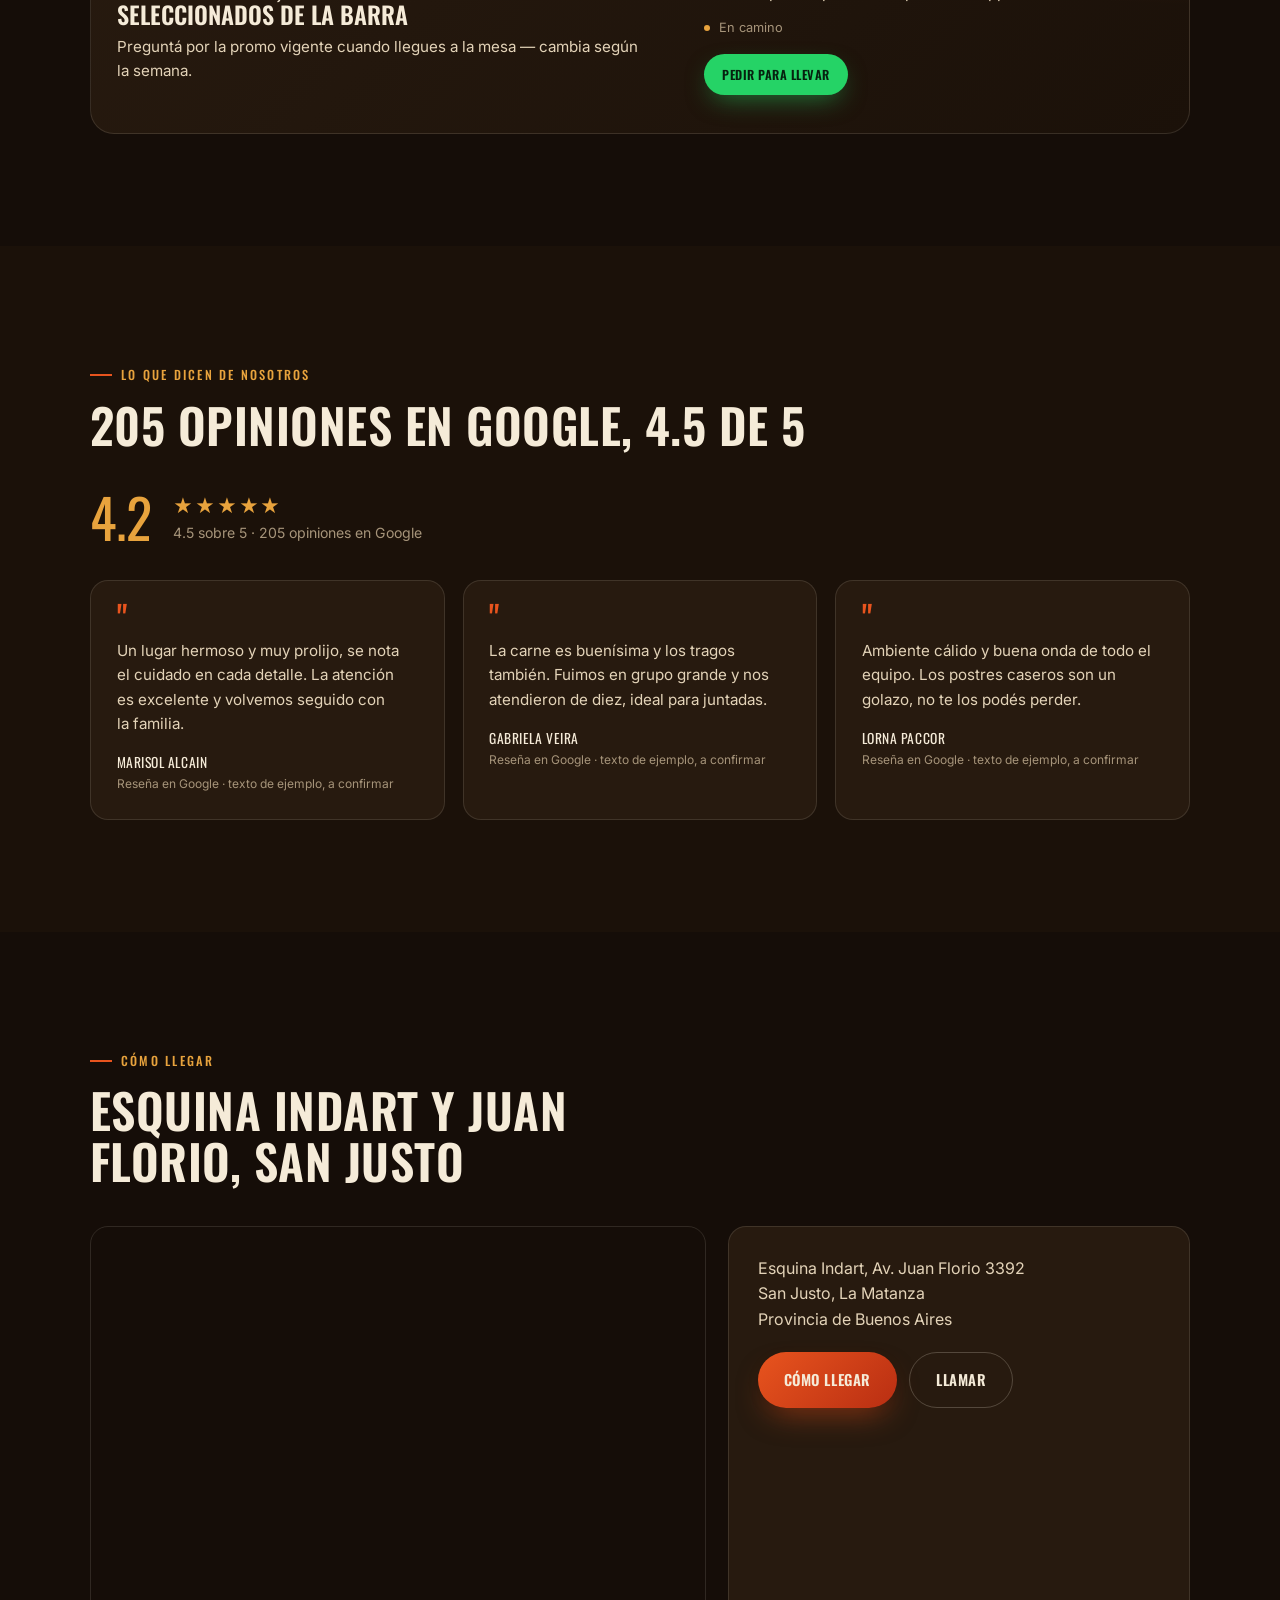
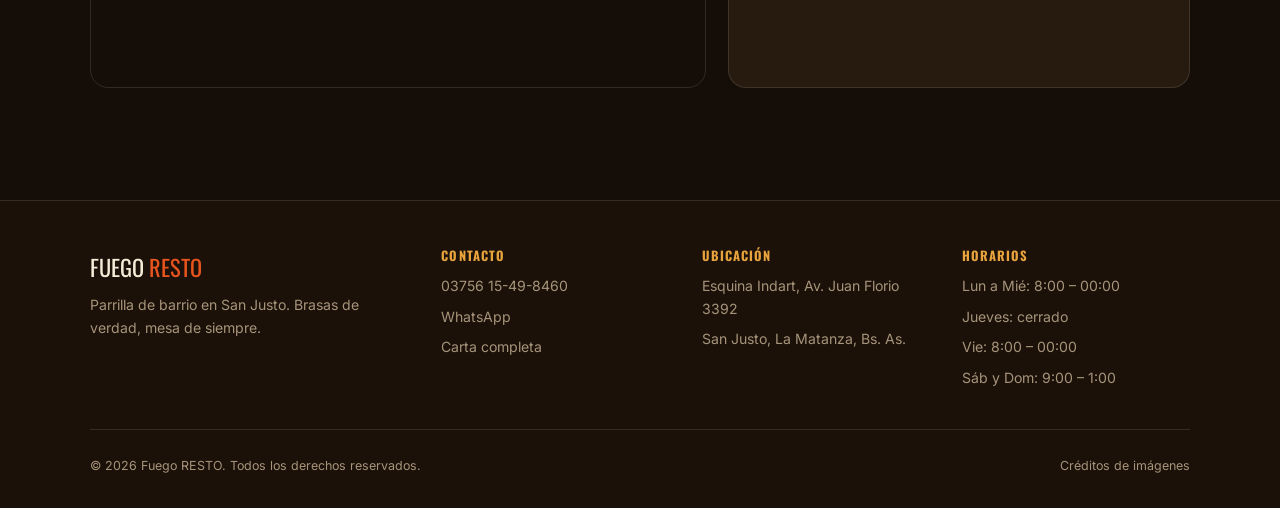
==== commit 849b707e: "Reemplazar carta de comidas con el menu real completo Transcripto de la foto en alta resolucion del " ====
--- a/index.html
+++ b/index.html
@@ -95,18 +95,18 @@
   <div class="marquee-wrap">
     <div class="marquee">
       <div class="marquee-track">
-        <span>Milanesas</span><span class="dot">·</span>
-        <span>Entraña</span><span class="dot">·</span>
-        <span>Papas fritas</span><span class="dot">·</span>
+        <span>Entraña rellena</span><span class="dot">·</span>
+        <span>Bife de chorizo</span><span class="dot">·</span>
+        <span>Burger Wagyu</span><span class="dot">·</span>
+        <span>Milanesa napolitana</span><span class="dot">·</span>
         <span>Postres caseros</span><span class="dot">·</span>
         <span>Tragos 2x1</span><span class="dot">·</span>
-        <span>Cafetería</span><span class="dot">·</span>
-        <span>Milanesas</span><span class="dot">·</span>
-        <span>Entraña</span><span class="dot">·</span>
-        <span>Papas fritas</span><span class="dot">·</span>
+        <span>Entraña rellena</span><span class="dot">·</span>
+        <span>Bife de chorizo</span><span class="dot">·</span>
+        <span>Burger Wagyu</span><span class="dot">·</span>
+        <span>Milanesa napolitana</span><span class="dot">·</span>
         <span>Postres caseros</span><span class="dot">·</span>
         <span>Tragos 2x1</span><span class="dot">·</span>
-        <span>Cafetería</span><span class="dot">·</span>
       </div>
     </div>
   </div>
@@ -229,34 +229,34 @@
       </div>
       <div class="dish-grid">
         <article class="card has-tilt dish-card" data-reveal>
-          <span class="dish-num">01</span>
-          <h3>Milanesas</h3>
-          <p>A la napolitana o al plato, con la guarnición que elijas.</p>
-        </article>
-        <article class="card has-tilt dish-card" data-reveal>
-          <span class="dish-num">02</span>
-          <h3>Entraña</h3>
-          <p>El corte estrella de la parrilla, a punto y con chimichurri de la casa.</p>
-        </article>
-        <article class="card has-tilt dish-card" data-reveal>
-          <span class="dish-num">03</span>
-          <h3>Papas fritas</h3>
-          <p>Doradas y crocantes, para compartir en el medio de la mesa.</p>
-        </article>
-        <article class="card has-tilt dish-card" data-reveal>
-          <span class="dish-num">04</span>
-          <h3>Postres caseros</h3>
-          <p>Hechos acá, cambian según el día — preguntá cuál tocó hoy.</p>
-        </article>
-        <article class="card has-tilt dish-card" data-reveal>
-          <span class="dish-num">05</span>
-          <h3>Tragos y cócteles</h3>
-          <p>Barra propia con promo 2x1 en tragos seleccionados.</p>
-        </article>
-        <article class="card has-tilt dish-card" data-reveal>
-          <span class="dish-num">06</span>
-          <h3>Cafetería y desayunos</h3>
-          <p>Para arrancar temprano, antes de que se prenda la parrilla.</p>
+          <div class="dish-card-top"><span class="dish-num">01</span><span class="dish-card-price">$25.000</span></div>
+          <h3>Entraña rellena</h3>
+          <p>Rellena de jamón, queso caramelizado y panceta, con papas doble cocción.</p>
+        </article>
+        <article class="card has-tilt dish-card" data-reveal>
+          <div class="dish-card-top"><span class="dish-num">02</span><span class="dish-card-price">$30.000</span></div>
+          <h3>Bife de chorizo 350grs</h3>
+          <p>A caballo, con papas fritas o ensalada de rúcula y parmesano.</p>
+        </article>
+        <article class="card has-tilt dish-card" data-reveal>
+          <div class="dish-card-top"><span class="dish-num">03</span><span class="dish-card-price">$18.900</span></div>
+          <h3>Burger Wagyu</h3>
+          <p>Pan brioche, medallón de Wagyu de 110grs, kimchi y mayonesa de sriracha.</p>
+        </article>
+        <article class="card has-tilt dish-card" data-reveal>
+          <div class="dish-card-top"><span class="dish-num">04</span><span class="dish-card-price">$38.000</span></div>
+          <h3>Milanesa napolitana p/2</h3>
+          <p>Para compartir, con papas doble cocción.</p>
+        </article>
+        <article class="card has-tilt dish-card" data-reveal>
+          <div class="dish-card-top"><span class="dish-num">05</span><span class="dish-card-price">$15.000</span></div>
+          <h3>Volcán de chocolate</h3>
+          <p>Centro de ganache de chocolate blanco, con helado de crema americana.</p>
+        </article>
+        <article class="card has-tilt dish-card" data-reveal>
+          <div class="dish-card-top"><span class="dish-num">06</span><span class="dish-card-price">$14.000</span></div>
+          <h3>Fuego de Maracuyá</h3>
+          <p>Vodka, maracuyá, almíbar de chile y lima — con promo 2x1.</p>
         </article>
       </div>
     </div>
--- a/styles.css
+++ b/styles.css
@@ -413,6 +413,8 @@
 .dish-card h3 { text-transform: none; letter-spacing: 0; margin-bottom: .4rem; color: var(--gold); }
 .dish-card p { font-size: .92rem; color: var(--cream-2); }
 .dish-card .dish-num { font-family: var(--display); font-size: .8rem; color: var(--cream-3); letter-spacing: .08em; }
+.dish-card-top { display: flex; justify-content: space-between; align-items: baseline; margin-bottom: .3rem; }
+.dish-card-price { font-family: var(--display); font-size: .85rem; color: var(--cream); }
 
 /* =============================================================
    Carta completa (menu-list)
@@ -439,6 +441,13 @@
 }
 .menu-cat-pending a { color: var(--gold); }
 .menu-cat-pending a:hover { text-decoration: underline; }
+.menu-subhead {
+  font-family: var(--display); text-transform: uppercase; letter-spacing: .05em;
+  font-size: .78rem; color: var(--cream-3);
+  margin-top: 1.6rem; padding-top: 1rem; border-top: 1px solid var(--line);
+  margin-bottom: .4rem;
+}
+.menu-cat > .menu-subhead:first-child { margin-top: 0; padding-top: 0; border-top: 0; }
 
 /* =============================================================
    Promos
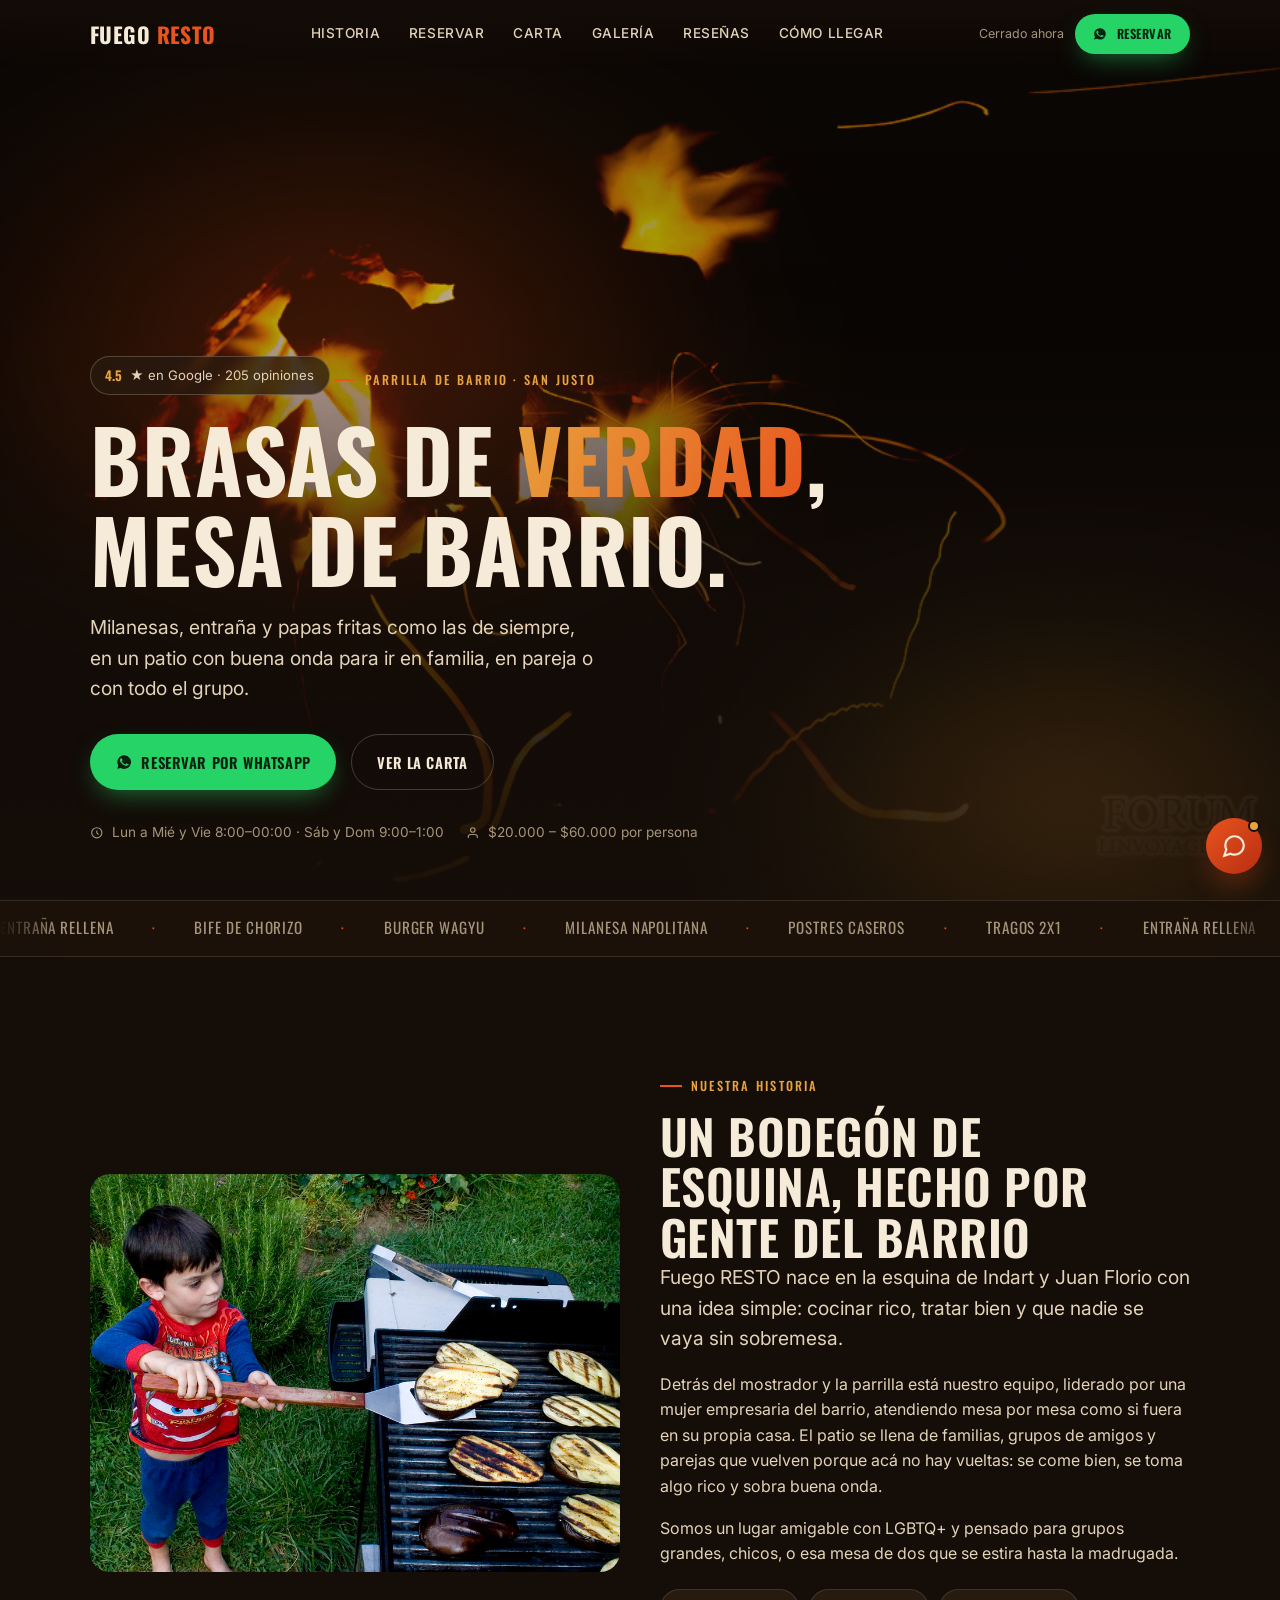
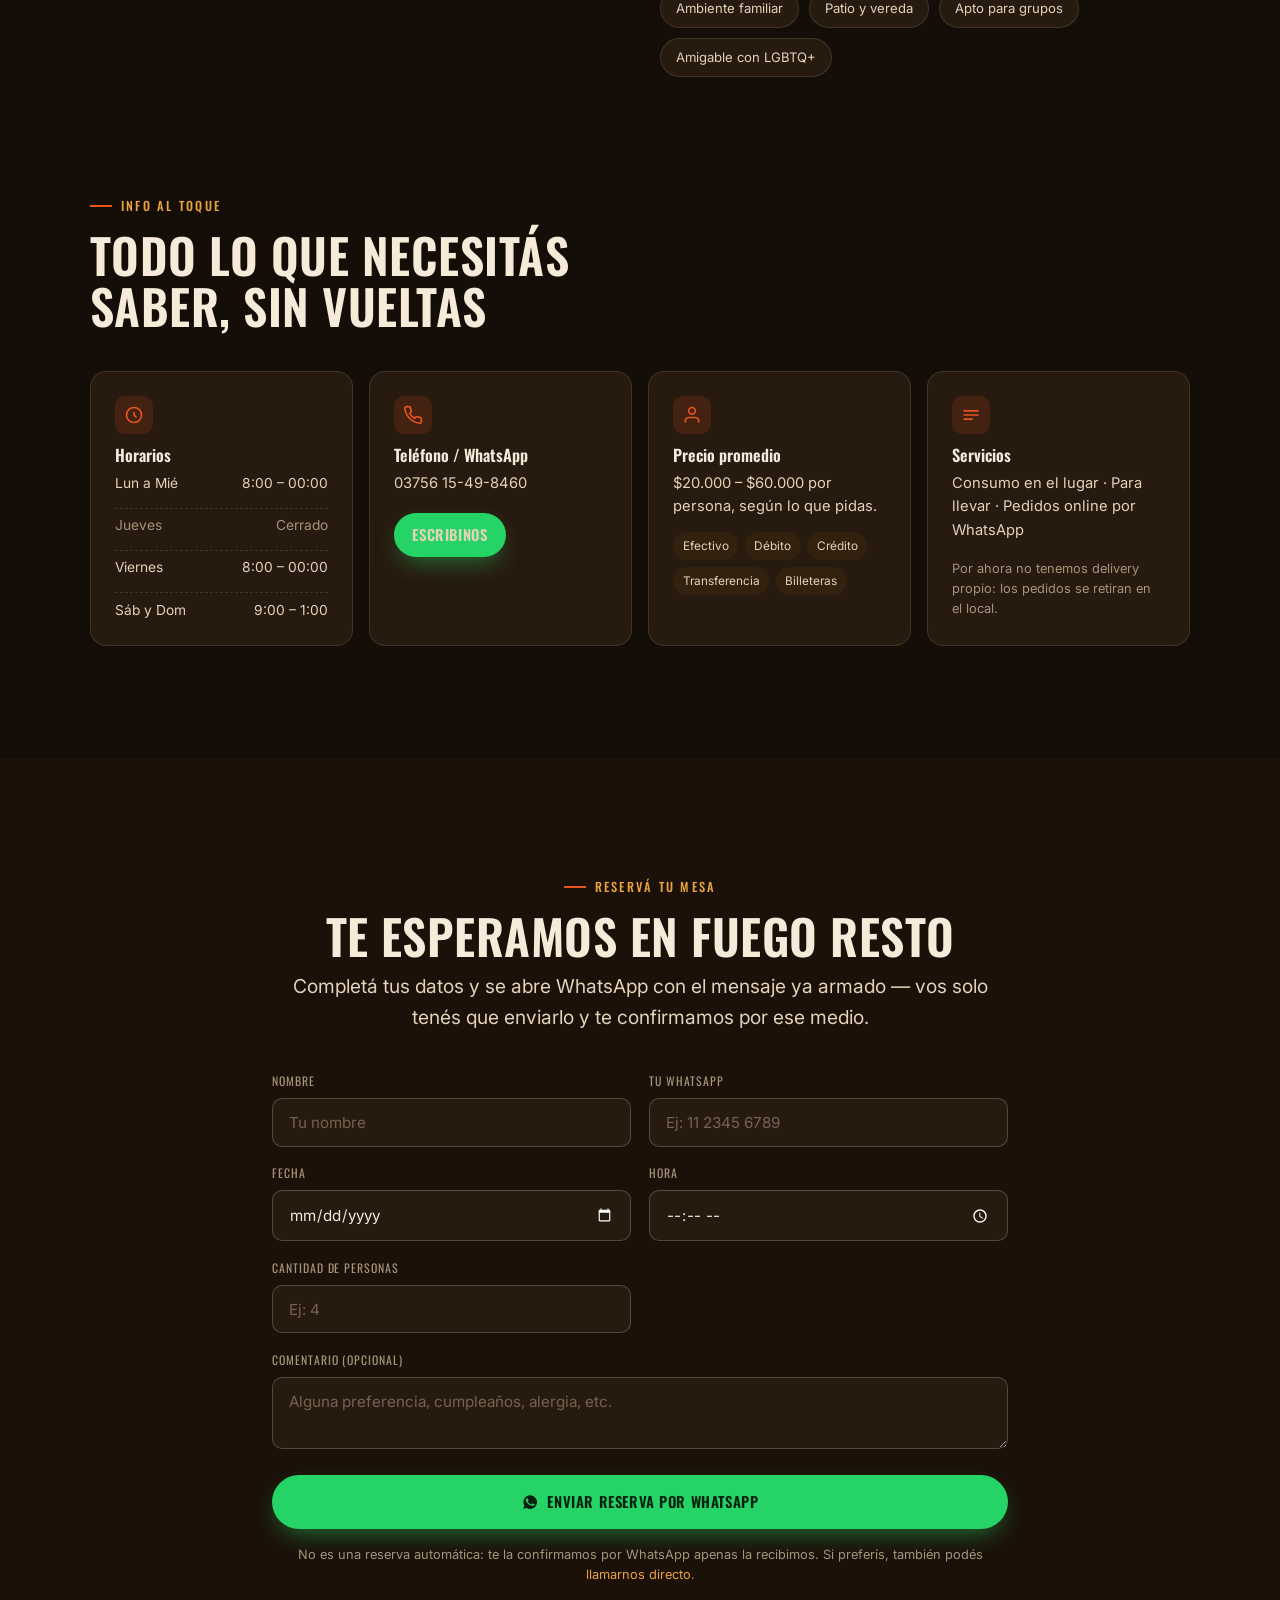
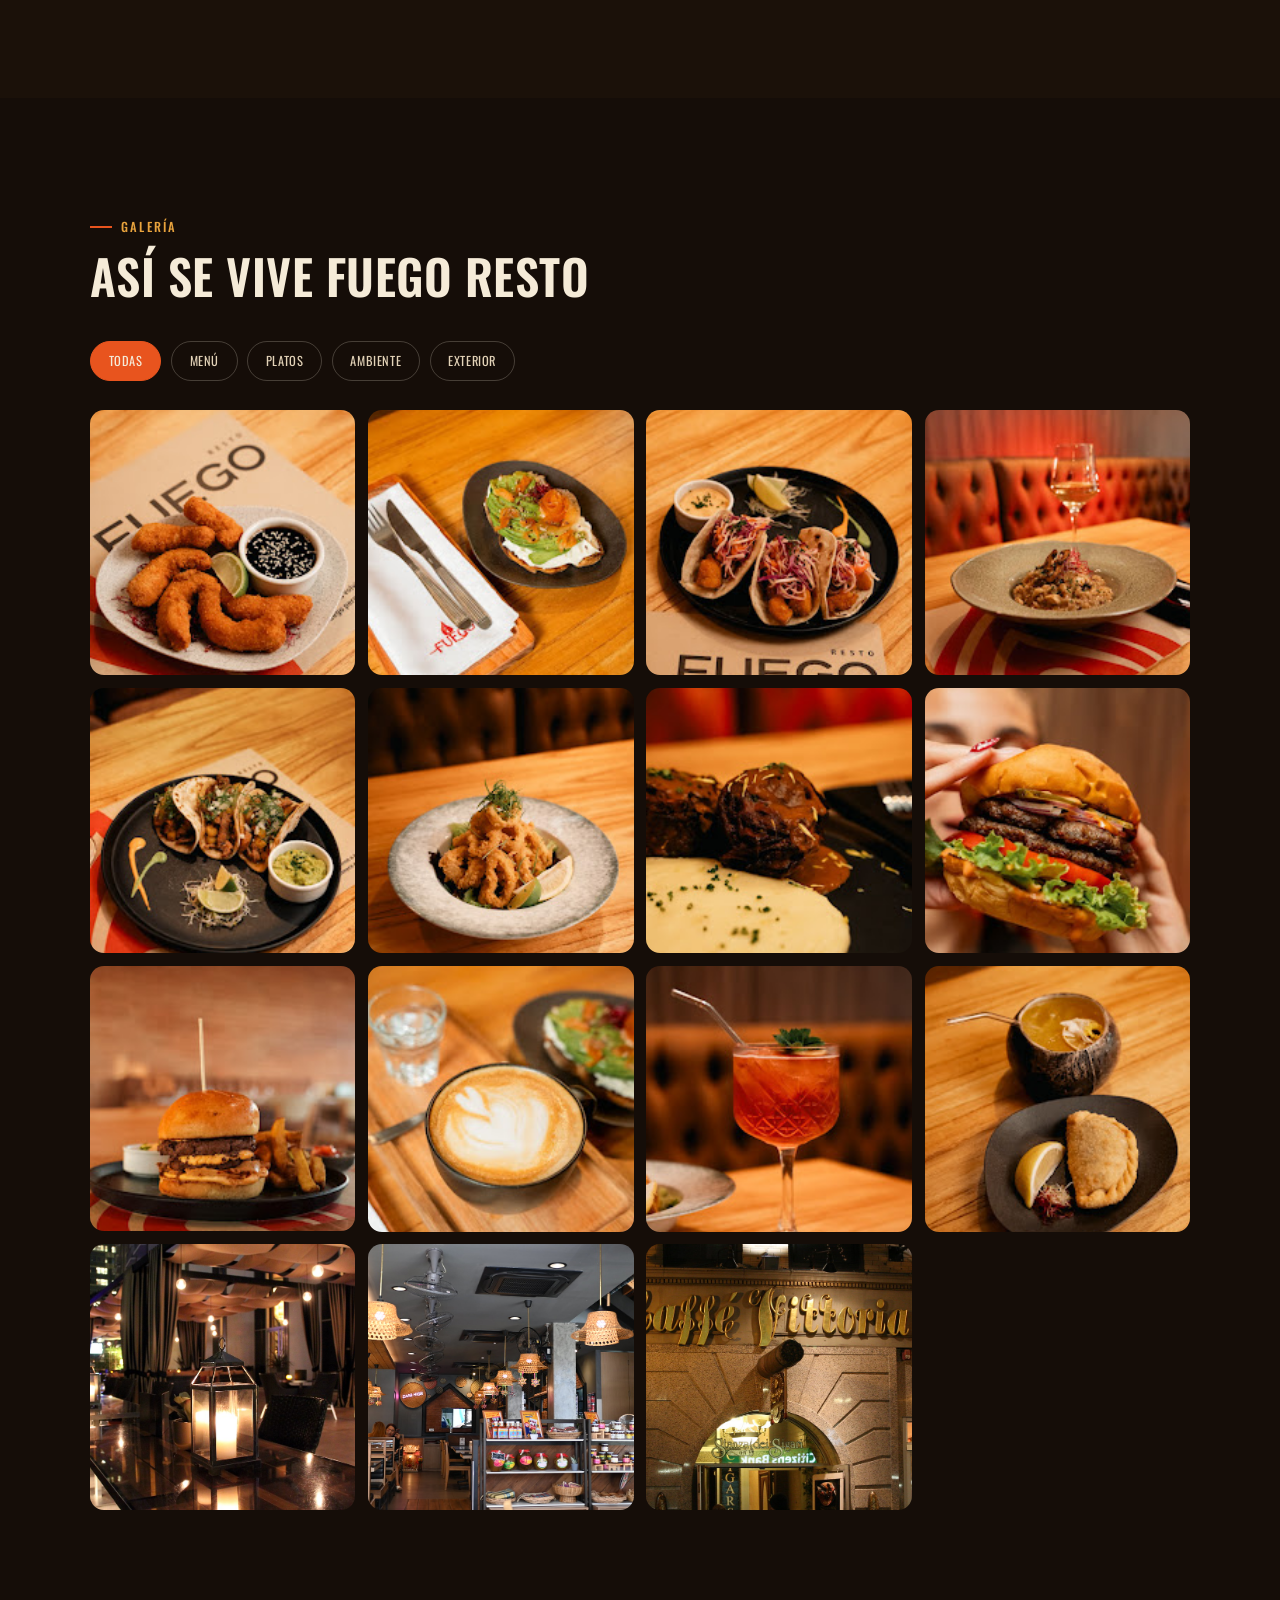
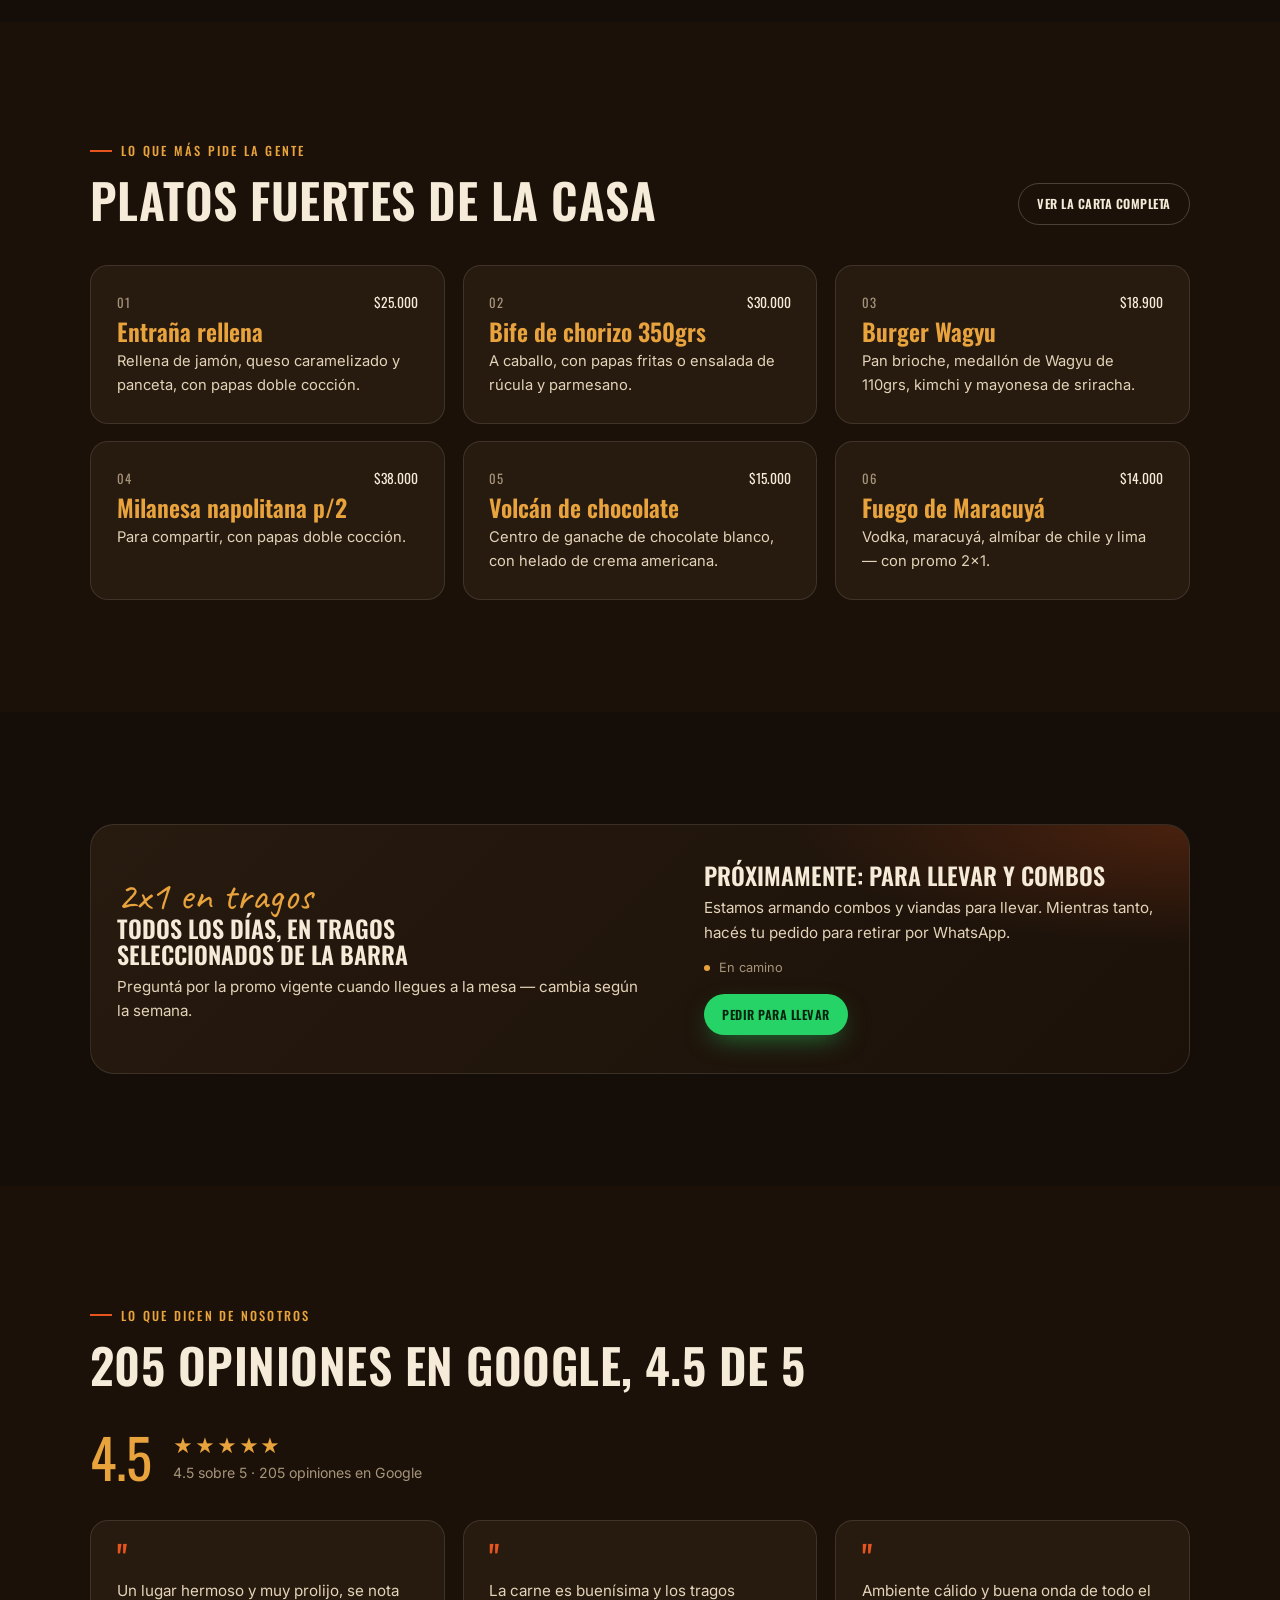
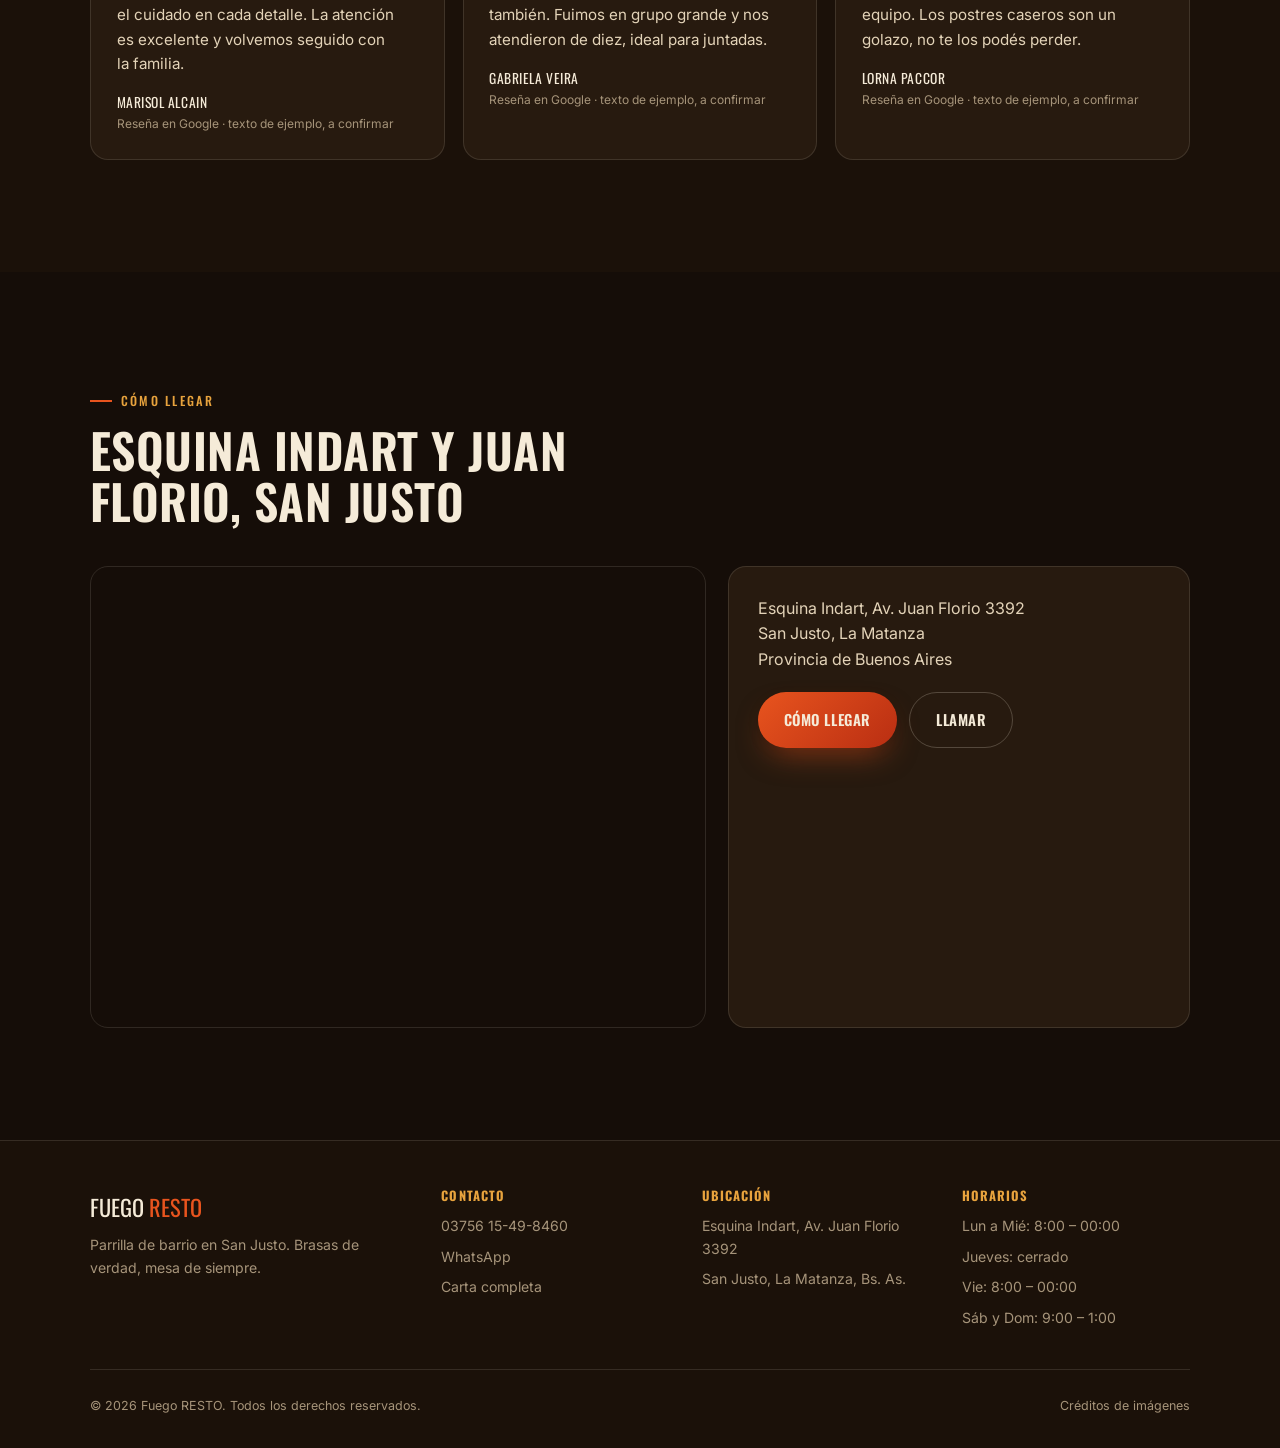
==== commit 0e028c40: "Agregar reserva por WhatsApp, splash de carga y chatbot con Gemini - Formulario de reserva (#reserva" ====
--- a/index.html
+++ b/index.html
@@ -19,6 +19,15 @@
 <link rel="stylesheet" href="styles.css?v=20260723">
 </head>
 <body>
+<div class="splash" data-splash aria-hidden="true">
+  <div class="splash-inner">
+    <div class="splash-glow"></div>
+    <p class="splash-kicker">Parrilla de barrio · San Justo</p>
+    <p class="splash-title">Fuego <em>RESTO</em></p>
+    <span class="splash-line"></span>
+  </div>
+</div>
+
 <a class="skip-link" href="#main">Saltar al contenido</a>
 
 <!-- ============ NAV ============ -->
@@ -27,6 +36,7 @@
     <a href="#inicio" class="nav-logo">Fuego <em>RESTO</em></a>
     <nav class="nav-links" aria-label="Secciones">
       <a class="nav-link" href="#historia">Historia</a>
+      <a class="nav-link" href="#reservar">Reservar</a>
       <a class="nav-link" href="carta.html">Carta</a>
       <a class="nav-link" href="#galeria">Galería</a>
       <a class="nav-link" href="#resenas">Reseñas</a>
@@ -48,6 +58,7 @@
 <div class="mobile-menu" id="mobile-menu" data-open="false">
   <nav class="mobile-menu-links" aria-label="Menú móvil">
     <a href="#historia">Historia</a>
+    <a href="#reservar">Reservar</a>
     <a href="carta.html">Carta</a>
     <a href="#galeria">Galería</a>
     <a href="#resenas">Reseñas</a>
@@ -183,6 +194,50 @@
     </div>
   </section>
 
+  <!-- ============ RESERVAS ============ -->
+  <section class="section" id="reservar" style="background:var(--bg-2);">
+    <div class="container">
+      <div class="section-head center">
+        <p class="kicker">Reservá tu mesa</p>
+        <h2>Te esperamos en Fuego RESTO</h2>
+        <p class="lede" style="margin-top:.6rem;">Completá tus datos y se abre WhatsApp con el mensaje ya armado — vos solo tenés que enviarlo y te confirmamos por ese medio.</p>
+      </div>
+      <form class="reserve-form" data-reserve-form novalidate>
+        <div class="field-grid">
+          <div class="field">
+            <label for="r-nombre">Nombre</label>
+            <input type="text" id="r-nombre" name="nombre" required autocomplete="name" placeholder="Tu nombre">
+          </div>
+          <div class="field">
+            <label for="r-telefono">Tu WhatsApp</label>
+            <input type="tel" id="r-telefono" name="telefono" required autocomplete="tel" placeholder="Ej: 11 2345 6789">
+          </div>
+          <div class="field">
+            <label for="r-fecha">Fecha</label>
+            <input type="date" id="r-fecha" name="fecha" required>
+          </div>
+          <div class="field">
+            <label for="r-hora">Hora</label>
+            <input type="time" id="r-hora" name="hora" required>
+          </div>
+          <div class="field">
+            <label for="r-personas">Cantidad de personas</label>
+            <input type="number" id="r-personas" name="personas" min="1" max="30" required placeholder="Ej: 4">
+          </div>
+          <div class="field field-full">
+            <label for="r-comentario">Comentario (opcional)</label>
+            <textarea id="r-comentario" name="comentario" rows="2" placeholder="Alguna preferencia, cumpleaños, alergia, etc."></textarea>
+          </div>
+        </div>
+        <button type="submit" class="btn btn-whatsapp reserve-submit">
+          <svg viewBox="0 0 24 24" fill="currentColor" aria-hidden="true"><path d="M12 2a10 10 0 0 0-8.6 15L2 22l5.2-1.4A10 10 0 1 0 12 2Zm5.7 14.2c-.2.7-1.4 1.3-2 1.4-.5.1-1.2.2-3.6-.8-3-1.2-4.9-4.2-5.1-4.4-.1-.2-1.2-1.6-1.2-3.1s.8-2.2 1.1-2.5c.3-.3.6-.4.8-.4h.6c.2 0 .4 0 .6.5.2.5.7 1.8.8 1.9.1.2.1.4 0 .6-.1.2-.2.3-.4.5-.2.2-.4.4-.5.6-.2.2-.4.4-.2.7.2.3.9 1.5 2 2.4 1.4 1.2 2.5 1.6 2.9 1.8.3.1.5.1.7-.1.2-.2.8-.9 1-1.2.2-.3.4-.3.7-.2.3.1 1.7.8 2 1 .3.1.5.2.6.3.1.2.1.9-.1 1.6Z"/></svg>
+          Enviar reserva por WhatsApp
+        </button>
+        <p class="reserve-note">No es una reserva automática: te la confirmamos por WhatsApp apenas la recibimos. Si preferís, también podés <a href="tel:+5493756498460" style="color:var(--gold);">llamarnos directo</a>.</p>
+      </form>
+    </div>
+  </section>
+
   <!-- ============ GALERÍA ============ -->
   <section class="section" id="galeria">
     <div class="container">
--- a/styles.css
+++ b/styles.css
@@ -524,6 +524,145 @@
 .mobile-actionbar .btn { width: 100%; padding: .85rem 1rem; font-size: .82rem; }
 
 /* =============================================================
+   Reserva por WhatsApp (form)
+   ============================================================= */
+.reserve-form { max-width: 46rem; margin-inline: auto; }
+.field-grid { display: grid; gap: 1.1rem; grid-template-columns: 1fr; margin-bottom: 1.6rem; }
+.field { display: flex; flex-direction: column; gap: .45rem; }
+.field-full { grid-column: 1 / -1; }
+.field label {
+  font-family: var(--display); font-size: .74rem; letter-spacing: .08em; text-transform: uppercase;
+  color: var(--cream-3);
+}
+.field input, .field textarea {
+  width: 100%; padding: .85rem 1rem; border-radius: 10px;
+  background: var(--bg-3); border: 1px solid var(--line-2); color: var(--cream);
+  font-family: var(--sans); font-size: .95rem;
+  transition: border-color .3s, background .3s;
+}
+.field input:focus, .field textarea:focus {
+  outline: none; border-color: var(--gold); background: var(--bg-4);
+}
+.field textarea { resize: vertical; min-height: 4.5rem; }
+.field input::placeholder, .field textarea::placeholder { color: var(--cream-3); opacity: .6; }
+/* Native date/time picker icon — recolor for dark background */
+.field input[type="date"], .field input[type="time"] { color-scheme: dark; }
+.reserve-submit { width: 100%; }
+.reserve-note { text-align: center; font-size: .8rem; color: var(--cream-3); margin-top: 1rem; }
+.reserve-form.is-sending .reserve-submit { opacity: .6; pointer-events: none; }
+
+@media (min-width: 720px) {
+  .field-grid { grid-template-columns: 1fr 1fr; }
+}
+
+/* =============================================================
+   Splash loader
+   ============================================================= */
+.splash {
+  position: fixed; inset: 0; z-index: 10000;
+  background: var(--bg);
+  display: grid; place-items: center;
+  transition: opacity .6s var(--ease-out), visibility .6s;
+  animation: splashSafety .01s 4.5s forwards;
+}
+.splash.is-out { opacity: 0; visibility: hidden; pointer-events: none; }
+@keyframes splashSafety { to { opacity: 0; visibility: hidden; pointer-events: none; } }
+.splash-inner { position: relative; text-align: center; padding: 2rem; }
+.splash-glow {
+  position: absolute; inset: -60% -40%; z-index: -1; pointer-events: none;
+  background: radial-gradient(40% 45% at 50% 55%, rgba(232,84,30,.4), transparent 70%);
+  filter: blur(50px);
+  animation: flicker 2.2s ease-in-out infinite;
+}
+.splash-kicker {
+  font-family: var(--display); font-size: .74rem; letter-spacing: .28em; text-transform: uppercase;
+  color: var(--cream-3); margin-bottom: .6rem;
+  opacity: 0; animation: splashIn .6s var(--ease-out) forwards;
+}
+.splash-title {
+  font-family: var(--display); text-transform: uppercase; font-weight: 700;
+  font-size: clamp(1.9rem, 7vw, 3.2rem); color: var(--cream); line-height: 1;
+  opacity: 0; transform: scale(.92) translateY(6px);
+  animation: splashIn .7s var(--ease-out) .12s forwards;
+}
+.splash-title em {
+  font-style: normal; color: transparent;
+  background: linear-gradient(120deg, var(--gold), var(--accent));
+  -webkit-background-clip: text; background-clip: text;
+}
+.splash-line {
+  display: block; width: 46px; height: 2px; margin: 1.1rem auto 0;
+  background: linear-gradient(90deg, var(--accent), var(--gold));
+  transform: scaleX(0); transform-origin: center;
+  animation: splashLine .6s var(--ease-out) .55s forwards;
+}
+@keyframes splashIn { to { opacity: 1; transform: none; } }
+@keyframes splashLine { to { transform: scaleX(1); } }
+
+/* =============================================================
+   Chatbot widget
+   ============================================================= */
+.chat-fab {
+  position: fixed; right: 1.1rem; bottom: 5.6rem; z-index: 150;
+  width: 56px; height: 56px; border-radius: 50%;
+  display: grid; place-items: center;
+  background: linear-gradient(135deg, var(--accent), var(--accent-2));
+  color: var(--cream);
+  box-shadow: 0 14px 30px -10px rgba(232,84,30,.6), 0 4px 10px rgba(0,0,0,.3);
+  transition: transform .35s var(--ease-soft);
+}
+.chat-fab:hover { transform: translateY(-3px) scale(1.05); }
+.chat-fab svg { width: 26px; height: 26px; }
+.chat-fab .chat-fab-dot {
+  position: absolute; top: 2px; right: 2px; width: 12px; height: 12px; border-radius: 50%;
+  background: var(--gold); border: 2px solid var(--bg);
+}
+
+.chat-panel {
+  position: fixed; right: 1.1rem; bottom: 5.6rem; z-index: 151;
+  width: min(360px, calc(100vw - 2.2rem)); height: min(520px, calc(100vh - 8rem));
+  background: var(--bg-2); border: 1px solid var(--line-2); border-radius: 18px;
+  box-shadow: 0 30px 70px -20px rgba(0,0,0,.6);
+  display: flex; flex-direction: column; overflow: hidden;
+  opacity: 0; transform: translateY(16px) scale(.98); pointer-events: none;
+  transition: opacity .35s var(--ease-out), transform .35s var(--ease-soft);
+}
+.chat-panel.is-open { opacity: 1; transform: none; pointer-events: auto; }
+.chat-head {
+  display: flex; align-items: center; justify-content: space-between;
+  padding: 1rem 1.1rem; background: var(--bg-3); border-bottom: 1px solid var(--line);
+  font-family: var(--display); font-size: .88rem; letter-spacing: .03em; text-transform: uppercase; color: var(--cream);
+}
+.chat-close { width: 28px; height: 28px; display: grid; place-items: center; color: var(--cream-3); font-size: 1.3rem; line-height: 1; }
+.chat-close:hover { color: var(--cream); }
+.chat-body { flex: 1; overflow-y: auto; padding: 1rem; display: flex; flex-direction: column; gap: .7rem; }
+.chat-msg { max-width: 85%; padding: .65rem .9rem; border-radius: 14px; font-size: .88rem; line-height: 1.45; }
+.chat-msg-bot { align-self: flex-start; background: var(--bg-3); color: var(--cream-2); border-bottom-left-radius: 4px; }
+.chat-msg-user { align-self: flex-end; background: var(--accent); color: var(--cream); border-bottom-right-radius: 4px; }
+.chat-msg-error { align-self: flex-start; background: rgba(232,84,30,.14); color: var(--cream-2); border: 1px solid rgba(232,84,30,.3); }
+.chat-msg-typing { align-self: flex-start; display: flex; gap: .3rem; padding: .8rem 1rem; background: var(--bg-3); border-radius: 14px; border-bottom-left-radius: 4px; }
+.chat-msg-typing span { width: 6px; height: 6px; border-radius: 50%; background: var(--cream-3); animation: chatTyping 1.1s ease-in-out infinite; }
+.chat-msg-typing span:nth-child(2) { animation-delay: .15s; }
+.chat-msg-typing span:nth-child(3) { animation-delay: .3s; }
+@keyframes chatTyping { 0%, 60%, 100% { opacity: .3; transform: translateY(0); } 30% { opacity: 1; transform: translateY(-3px); } }
+.chat-form { display: flex; gap: .6rem; padding: .8rem; border-top: 1px solid var(--line); background: var(--bg-2); }
+.chat-form input {
+  flex: 1; padding: .7rem .9rem; border-radius: 999px; border: 1px solid var(--line-2);
+  background: var(--bg-3); color: var(--cream); font-size: .88rem;
+}
+.chat-form input:focus { outline: none; border-color: var(--gold); }
+.chat-form button {
+  width: 40px; height: 40px; border-radius: 50%; flex-shrink: 0;
+  display: grid; place-items: center;
+  background: linear-gradient(135deg, var(--accent), var(--accent-2)); color: var(--cream);
+}
+.chat-form button:disabled { opacity: .5; }
+
+@media (min-width: 960px) {
+  .chat-fab, .chat-panel { bottom: 1.6rem; }
+}
+
+/* =============================================================
    8. Responsive
    ============================================================= */
 @media (min-width: 540px) {
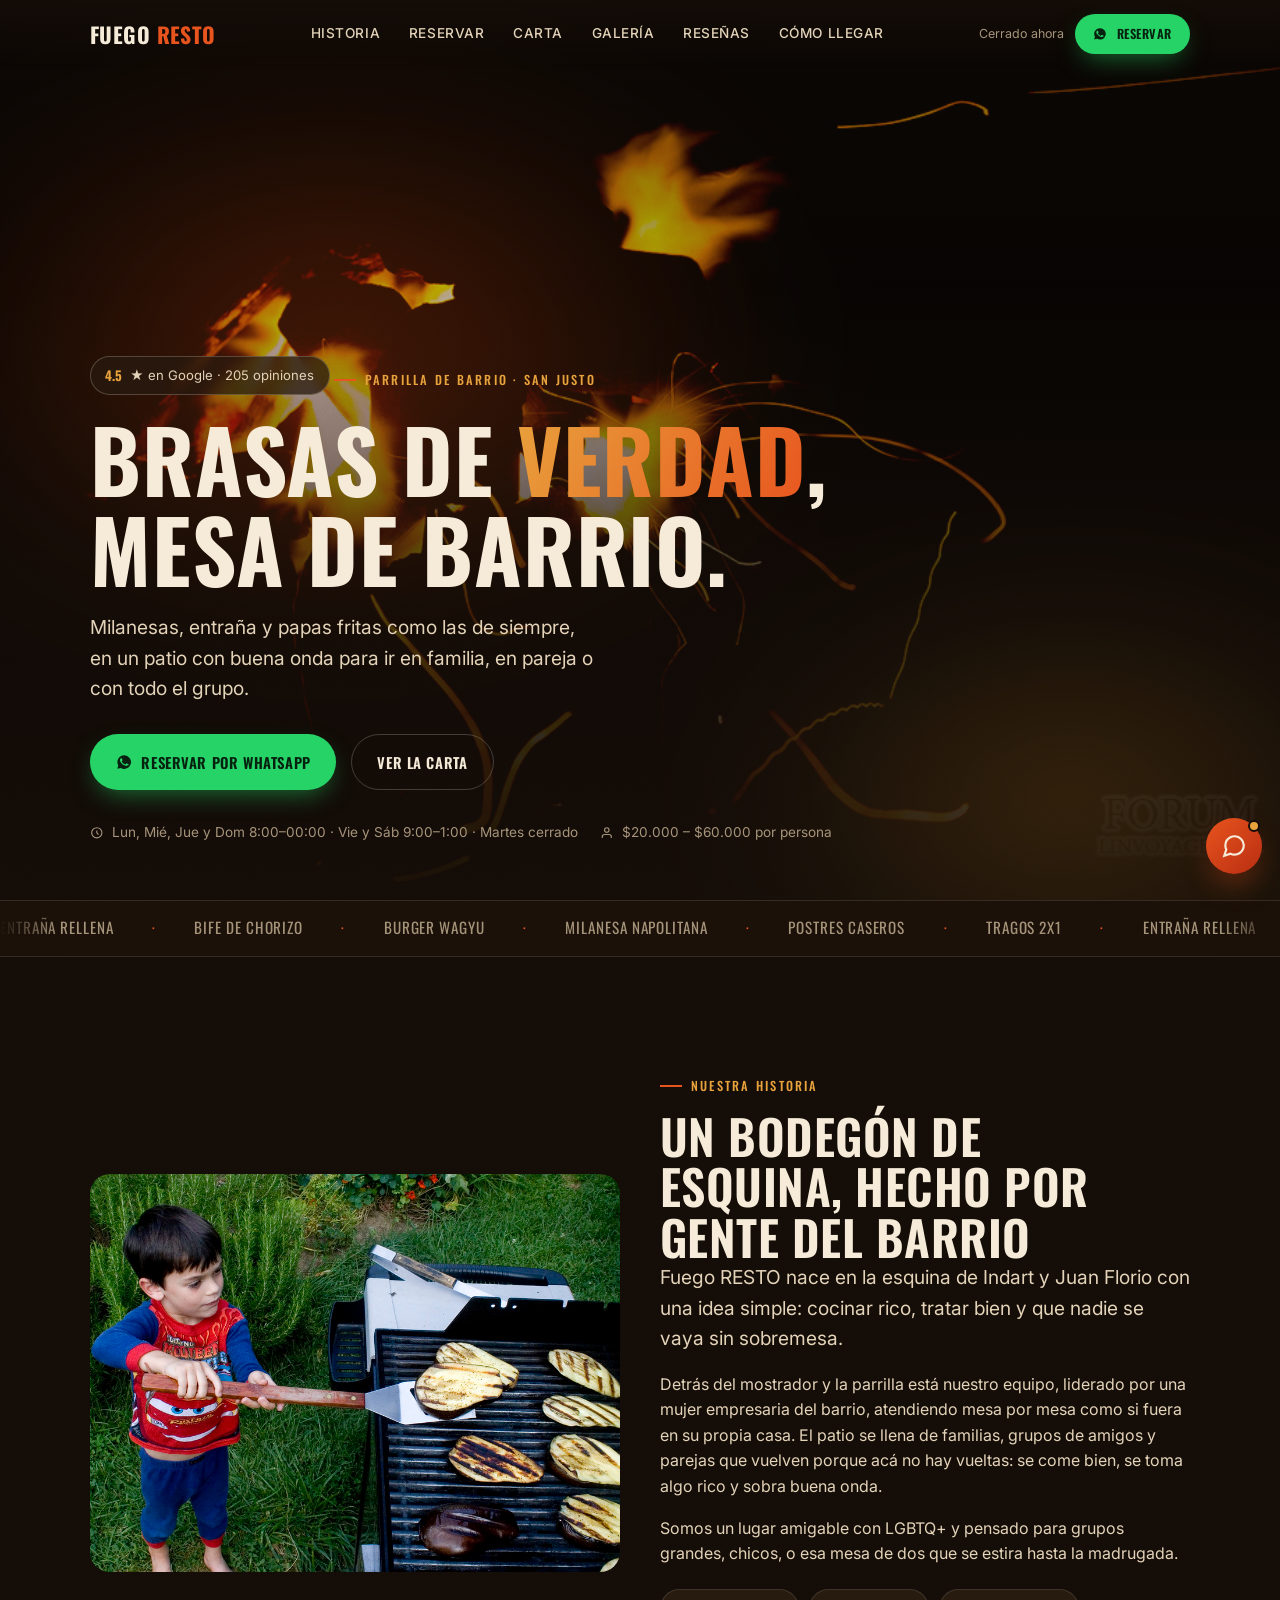
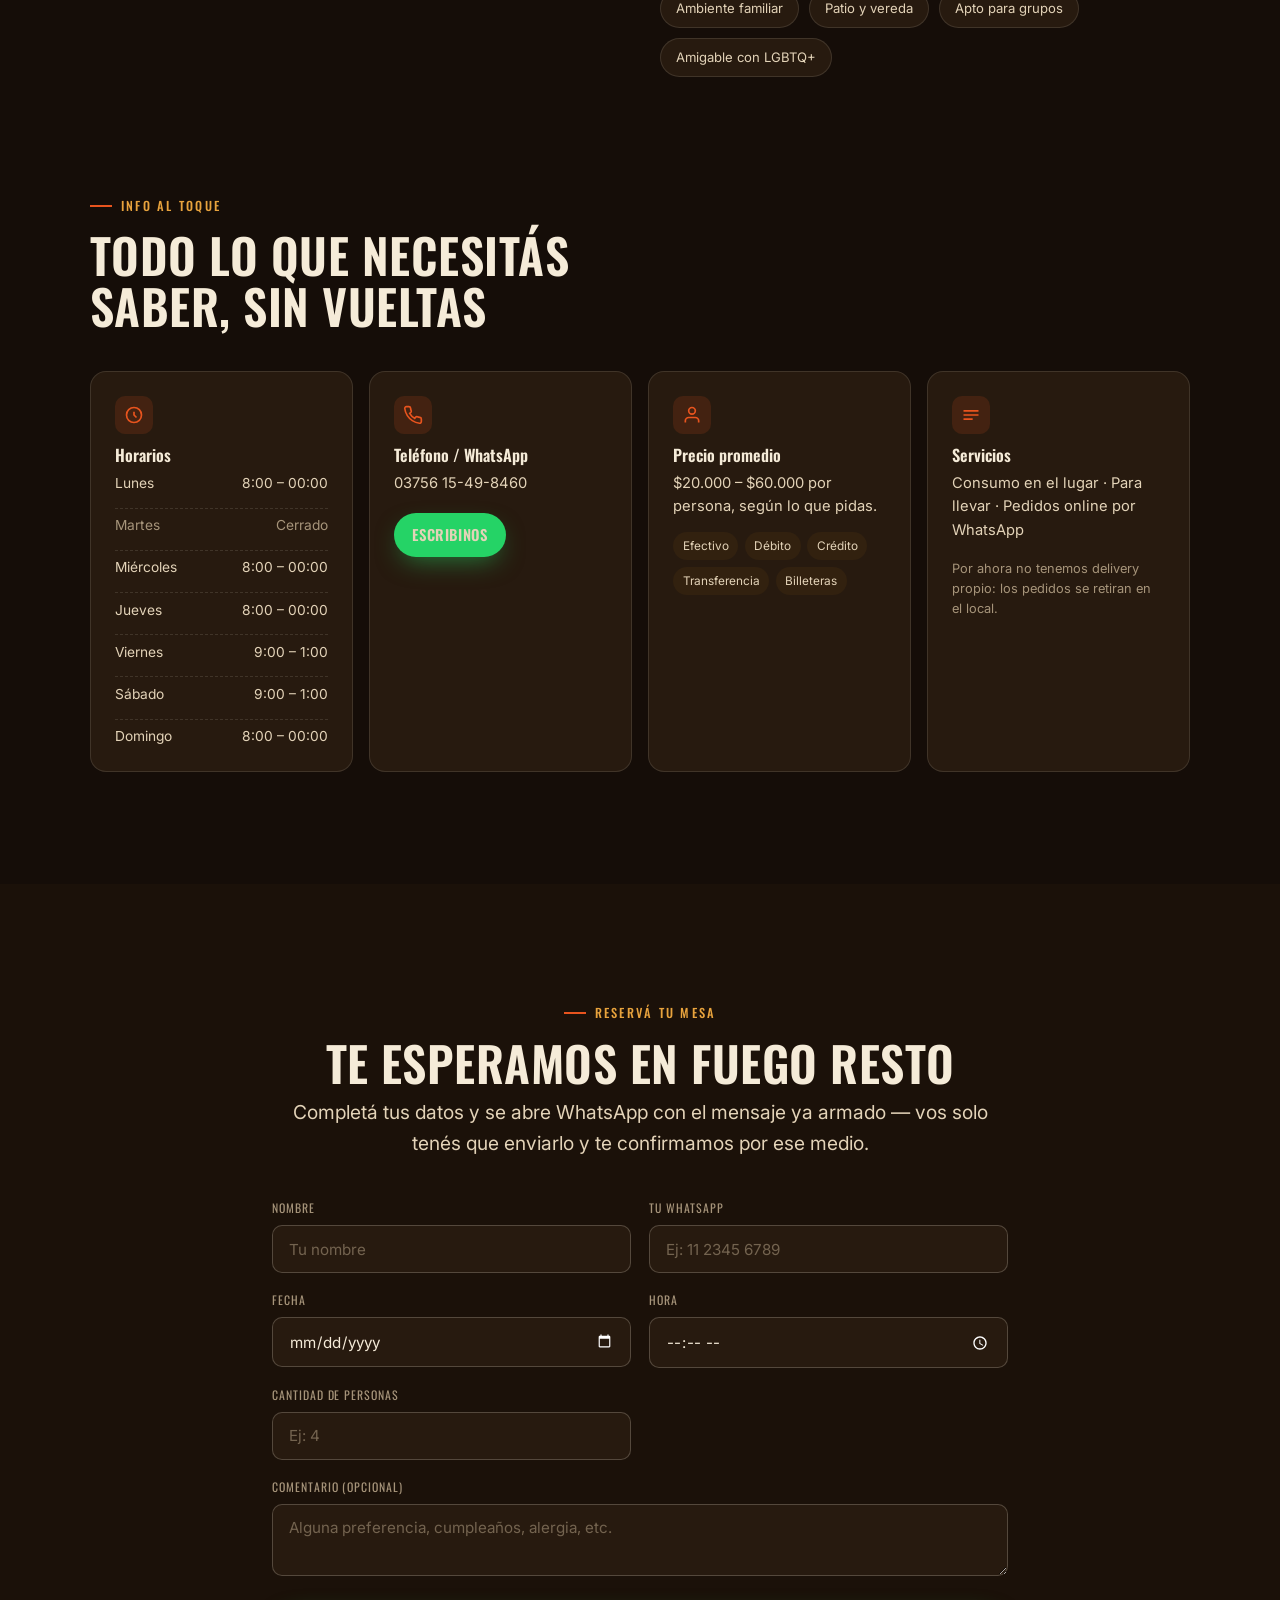
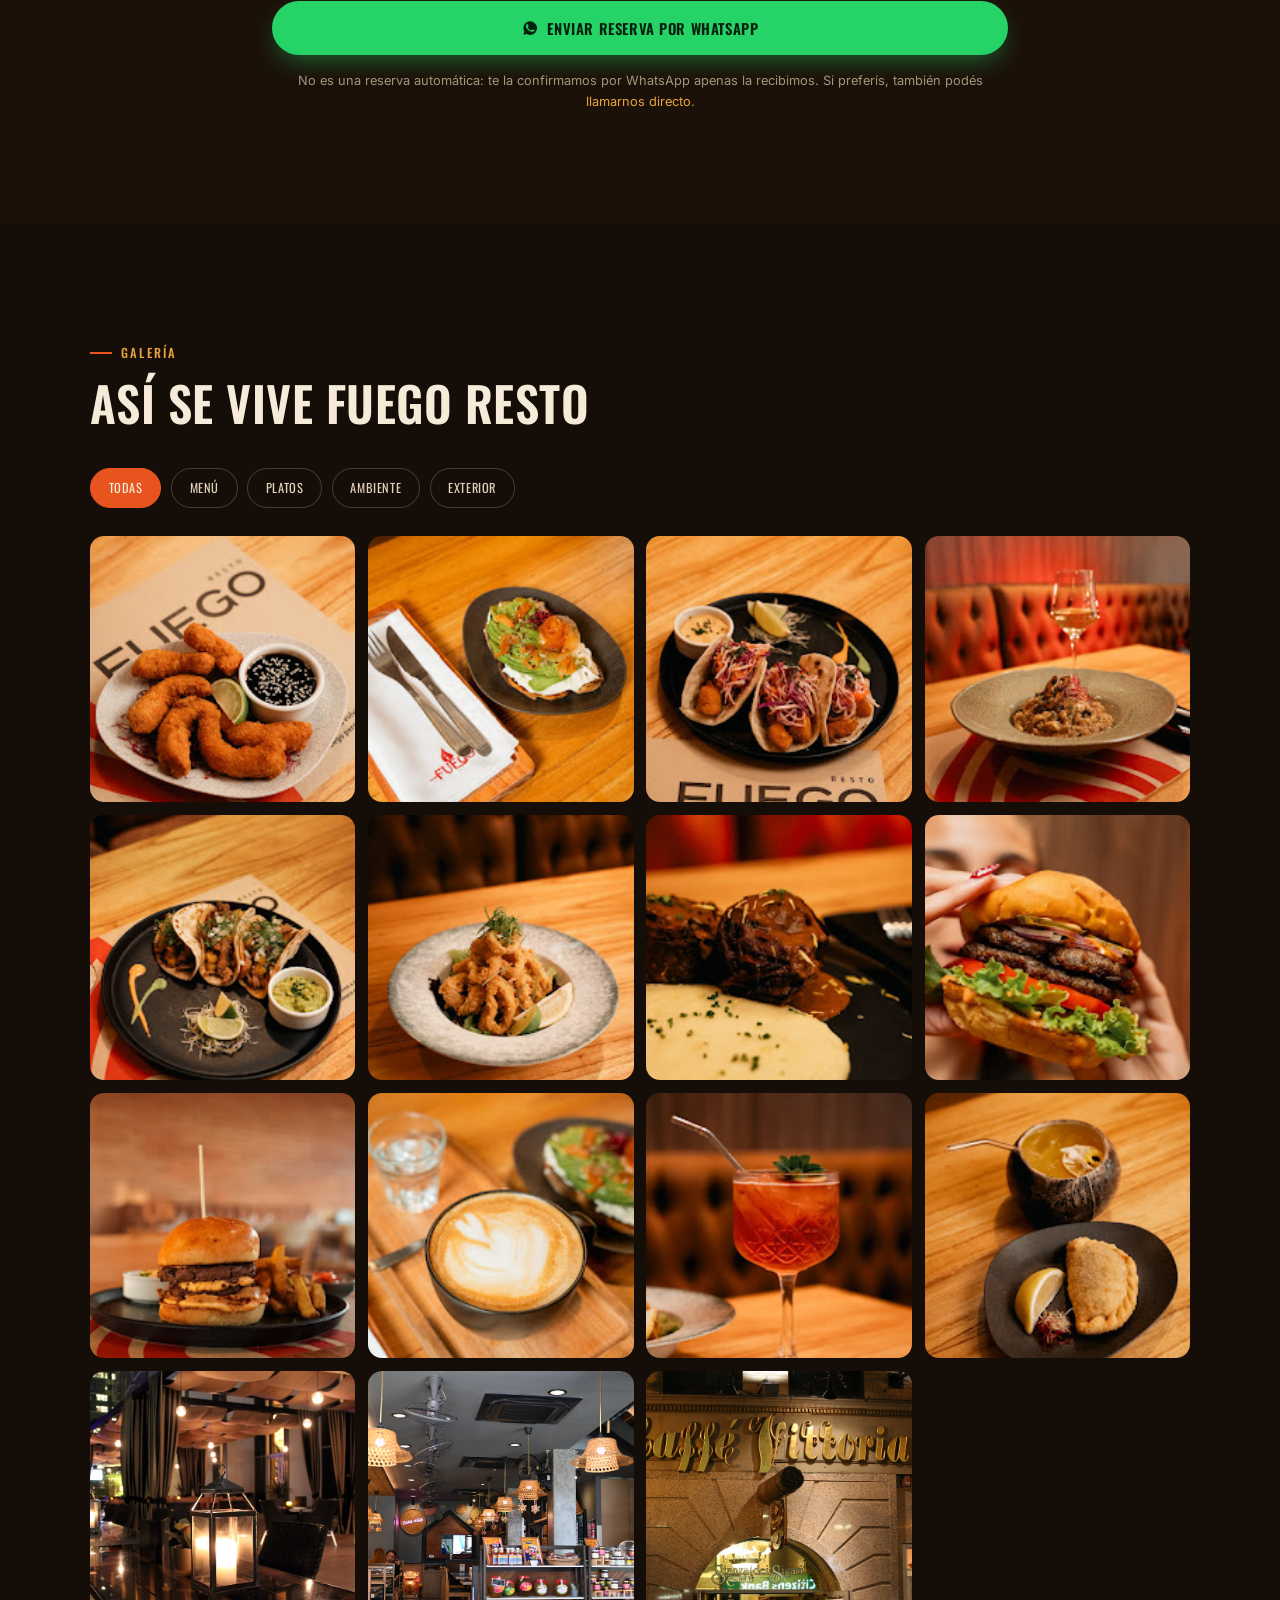
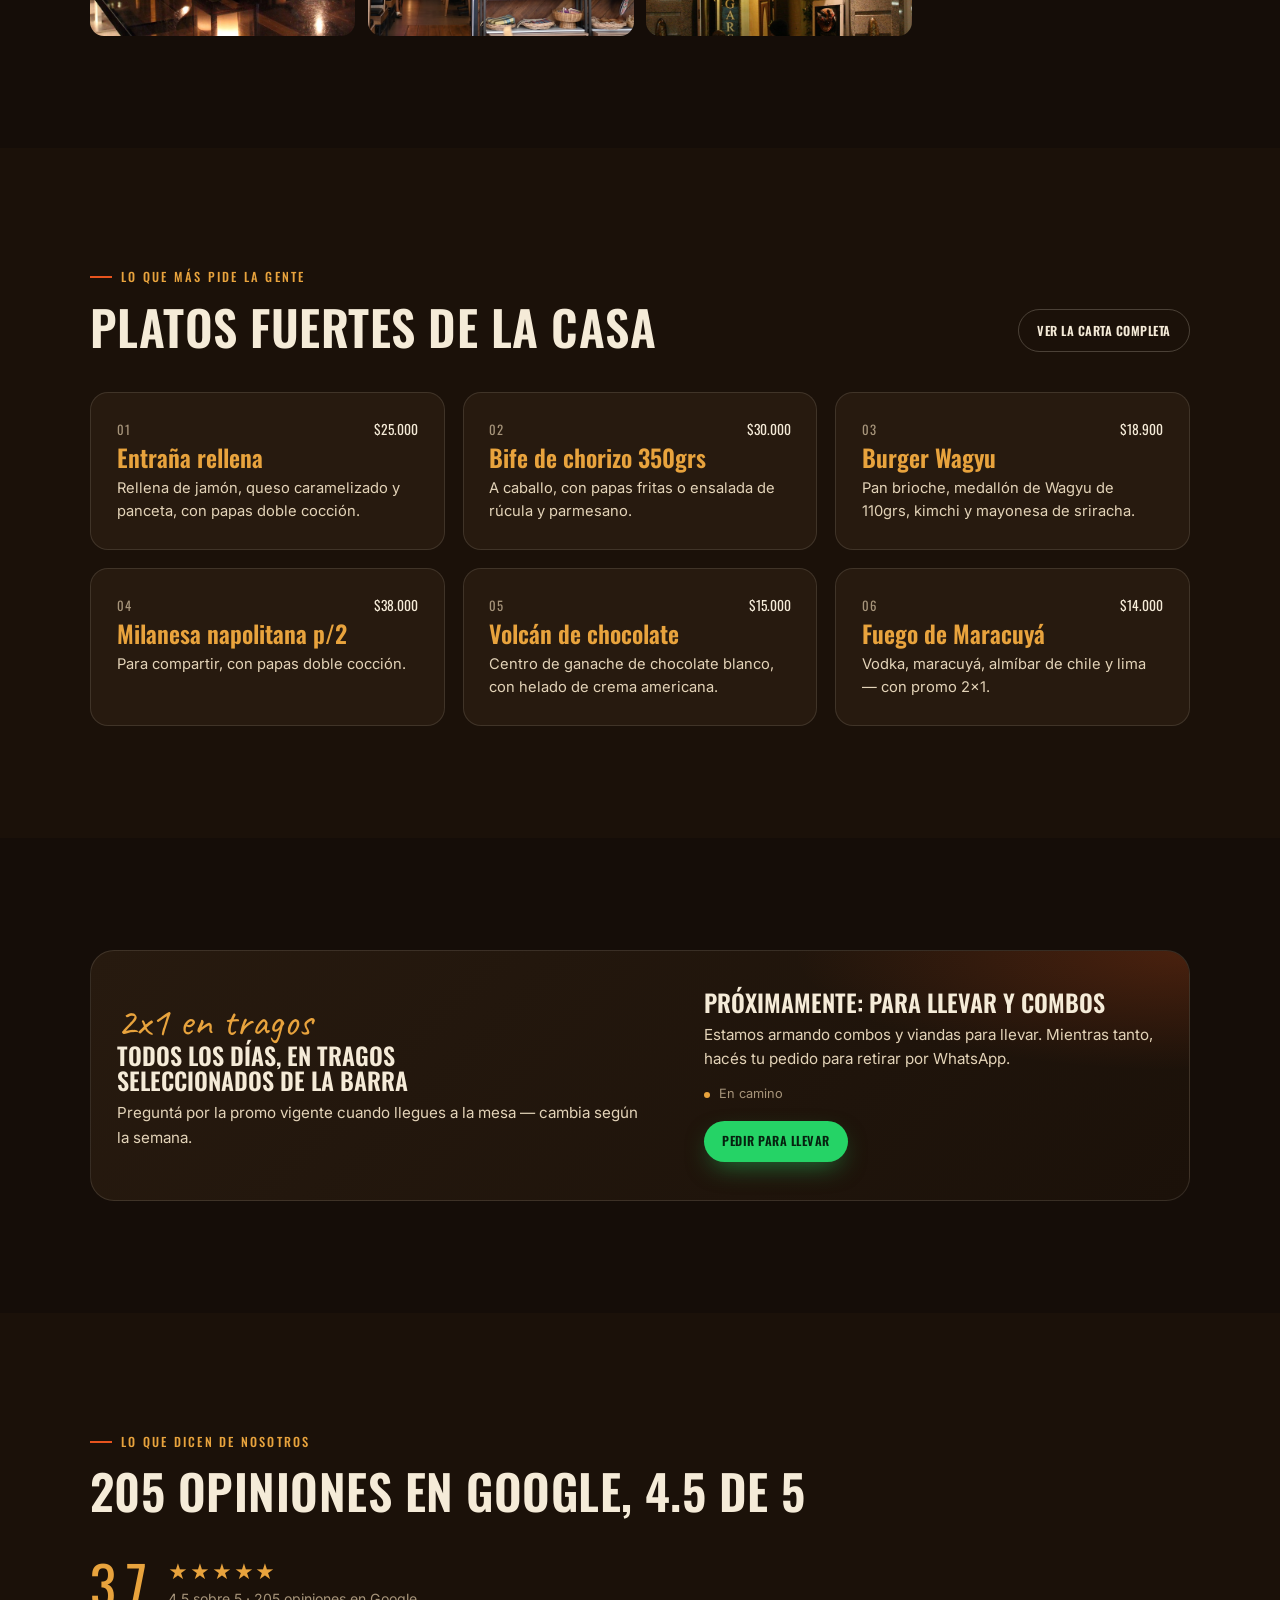
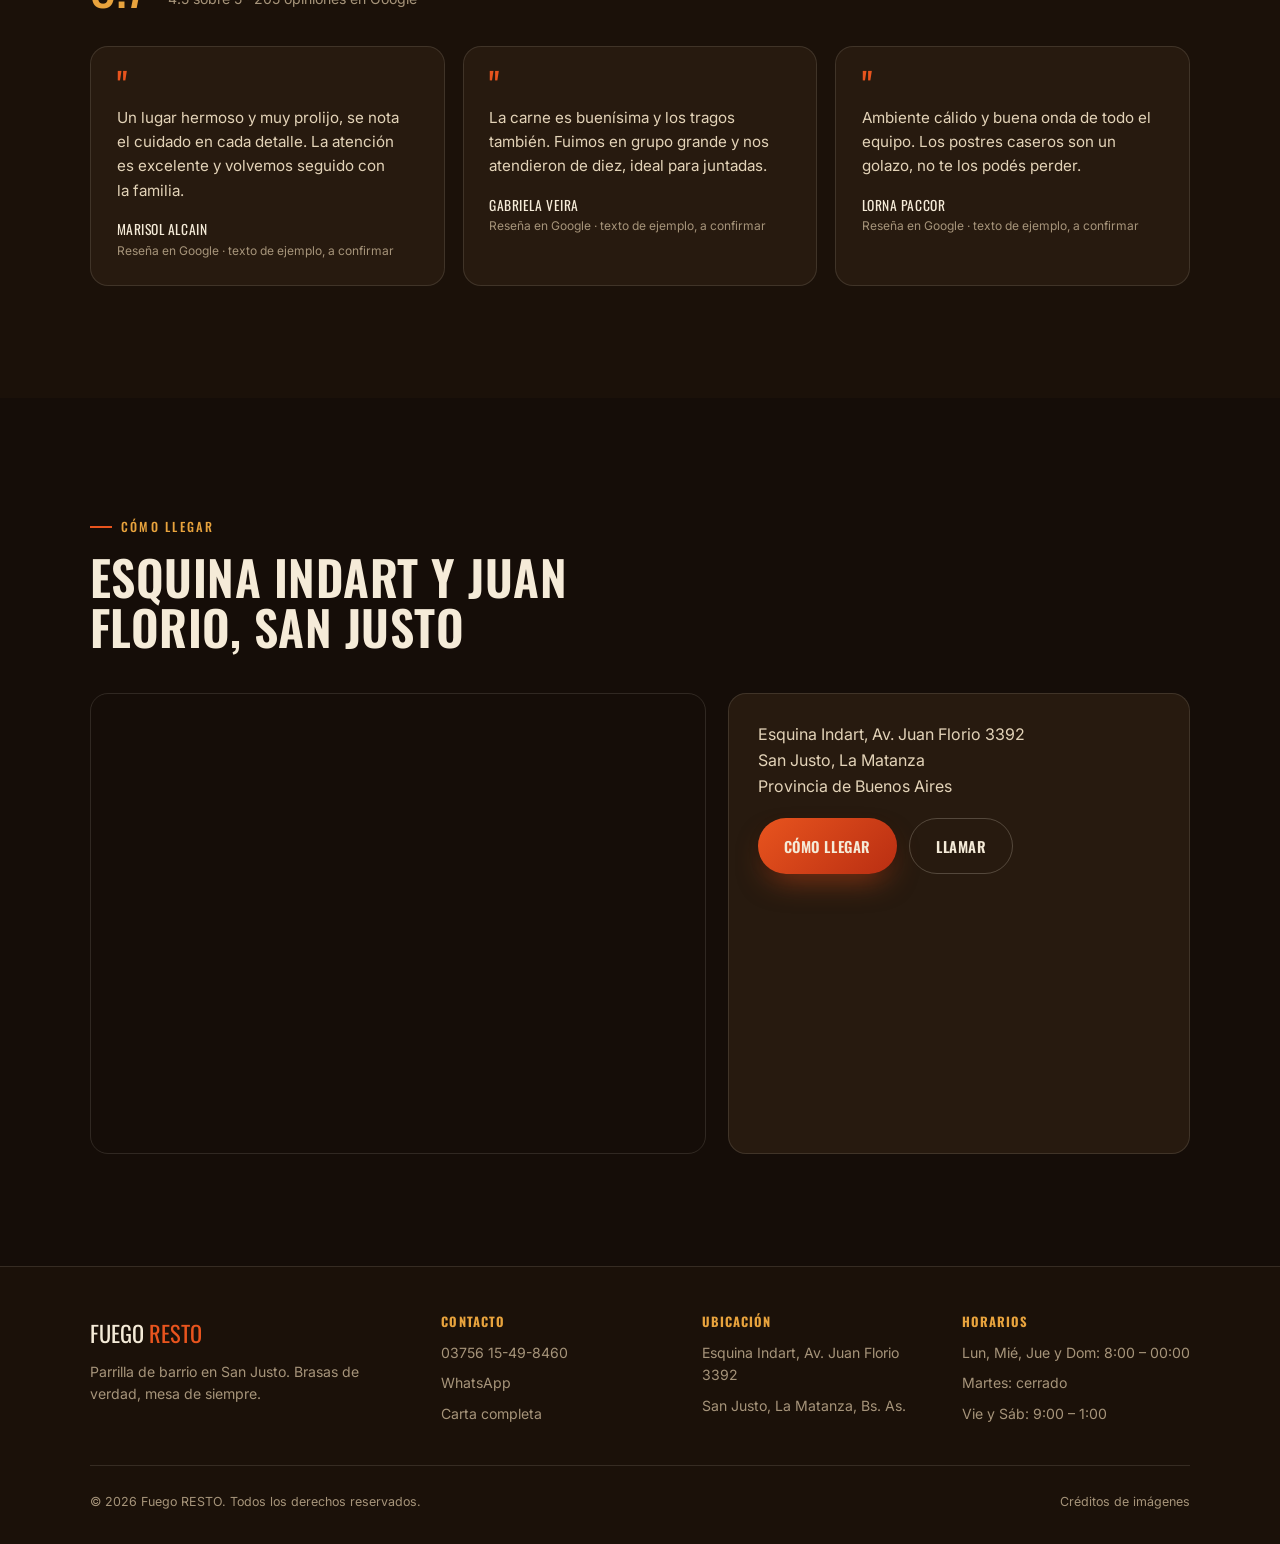
==== commit bbc63745: "Corregir horarios reales: cerrado martes, no jueves Segun la ficha de Google del local: Lunes, Mierc" ====
--- a/index.html
+++ b/index.html
@@ -92,7 +92,7 @@
       <div class="hero-meta">
         <span>
           <svg viewBox="0 0 24 24" fill="none" stroke="currentColor" stroke-width="2" aria-hidden="true"><path d="M12 8v4l3 3M21 12a9 9 0 1 1-18 0 9 9 0 0 1 18 0Z"/></svg>
-          Lun a Mié y Vie 8:00–00:00 · Sáb y Dom 9:00–1:00
+          Lun, Mié, Jue y Dom 8:00–00:00 · Vie y Sáb 9:00–1:00 · Martes cerrado
         </span>
         <span>
           <svg viewBox="0 0 24 24" fill="none" stroke="currentColor" stroke-width="2" aria-hidden="true"><path d="M20 21v-2a4 4 0 0 0-4-4H8a4 4 0 0 0-4 4v2M12 11a4 4 0 1 0 0-8 4 4 0 0 0 0 8Z"/></svg>
@@ -159,10 +159,13 @@
             <svg viewBox="0 0 24 24" fill="none" stroke="currentColor" stroke-width="2"><path d="M12 8v4l3 3M21 12a9 9 0 1 1-18 0 9 9 0 0 1 18 0Z"/></svg>
           </span>
           <h3>Horarios</h3>
-          <div class="hours-row"><span>Lun a Mié</span><span>8:00 – 00:00</span></div>
-          <div class="hours-row is-closed"><span>Jueves</span><span>Cerrado</span></div>
-          <div class="hours-row"><span>Viernes</span><span>8:00 – 00:00</span></div>
-          <div class="hours-row"><span>Sáb y Dom</span><span>9:00 – 1:00</span></div>
+          <div class="hours-row"><span>Lunes</span><span>8:00 – 00:00</span></div>
+          <div class="hours-row is-closed"><span>Martes</span><span>Cerrado</span></div>
+          <div class="hours-row"><span>Miércoles</span><span>8:00 – 00:00</span></div>
+          <div class="hours-row"><span>Jueves</span><span>8:00 – 00:00</span></div>
+          <div class="hours-row"><span>Viernes</span><span>9:00 – 1:00</span></div>
+          <div class="hours-row"><span>Sábado</span><span>9:00 – 1:00</span></div>
+          <div class="hours-row"><span>Domingo</span><span>8:00 – 00:00</span></div>
         </div>
         <div class="info-card" data-reveal>
           <span class="info-icon">
@@ -434,10 +437,9 @@
       <div class="footer-col">
         <h4>Horarios</h4>
         <ul>
-          <li>Lun a Mié: 8:00 – 00:00</li>
-          <li>Jueves: cerrado</li>
-          <li>Vie: 8:00 – 00:00</li>
-          <li>Sáb y Dom: 9:00 – 1:00</li>
+          <li>Lun, Mié, Jue y Dom: 8:00 – 00:00</li>
+          <li>Martes: cerrado</li>
+          <li>Vie y Sáb: 9:00 – 1:00</li>
         </ul>
       </div>
     </div>
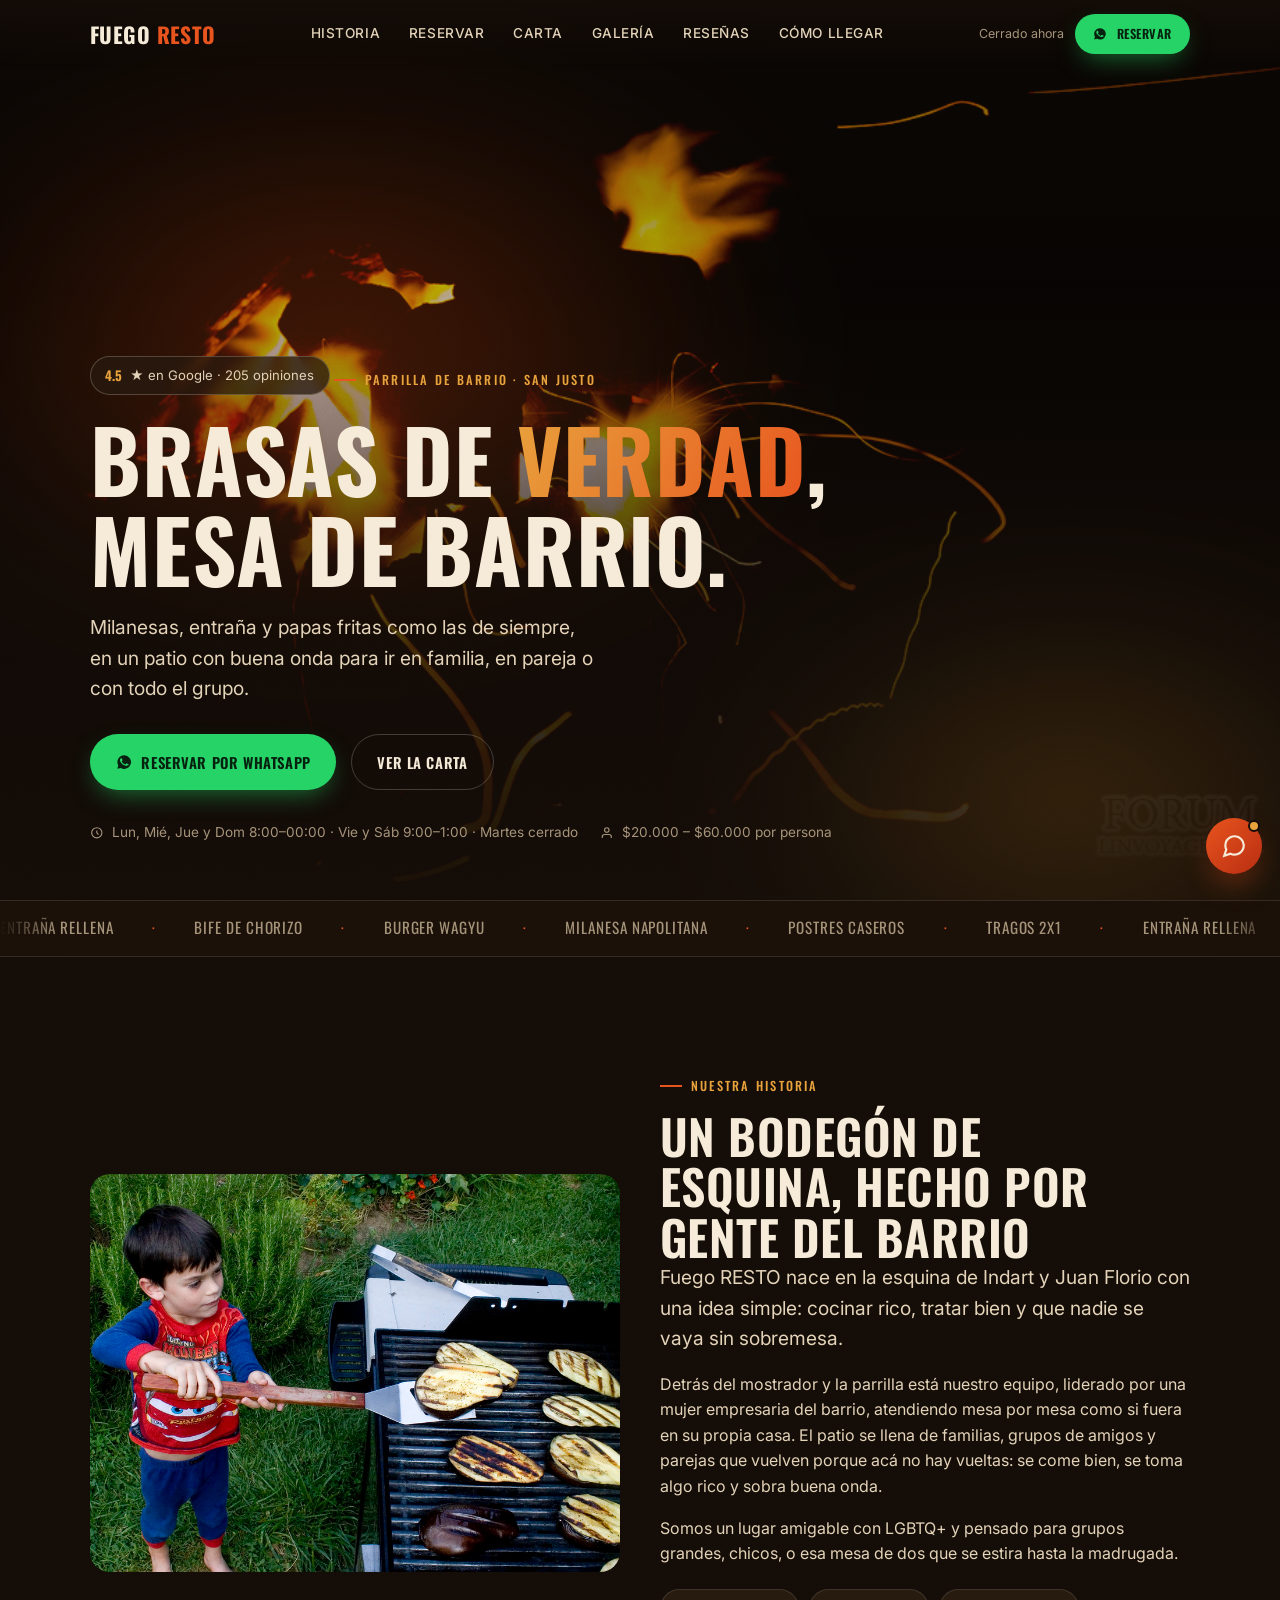
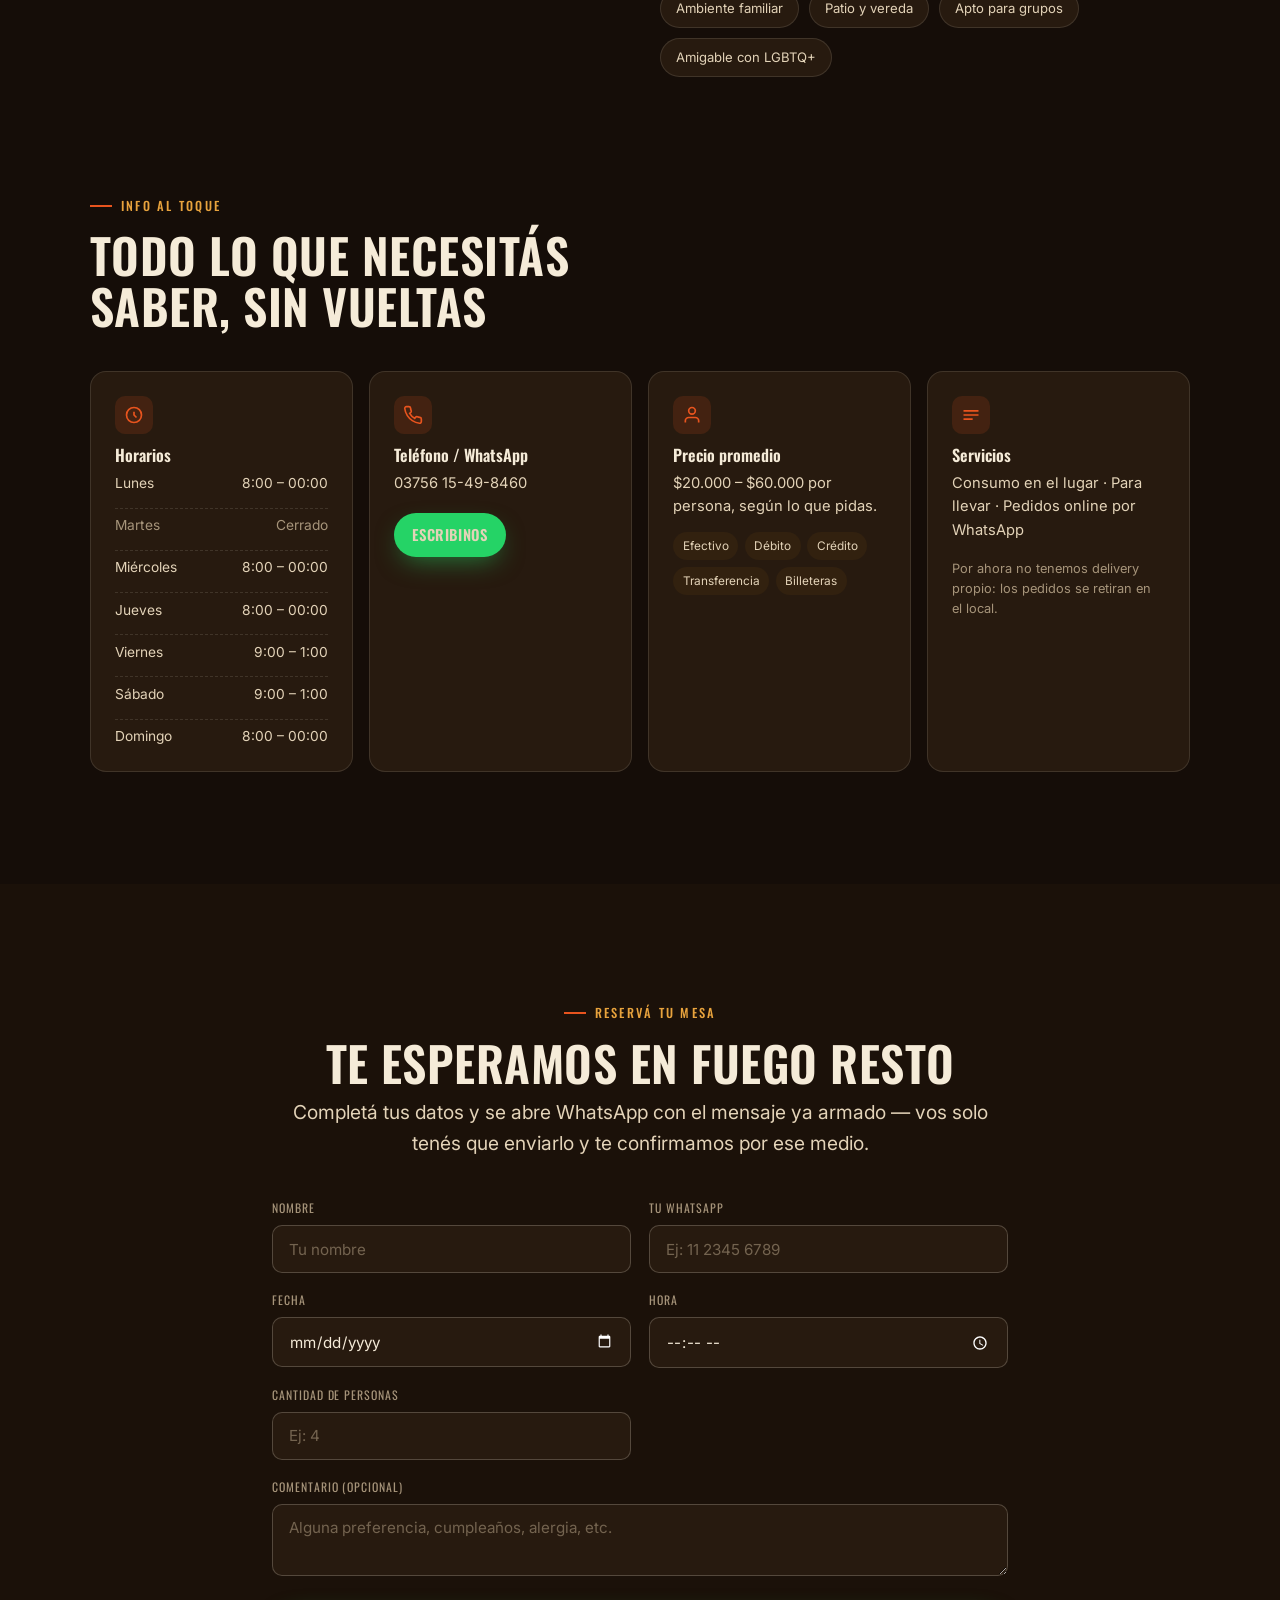
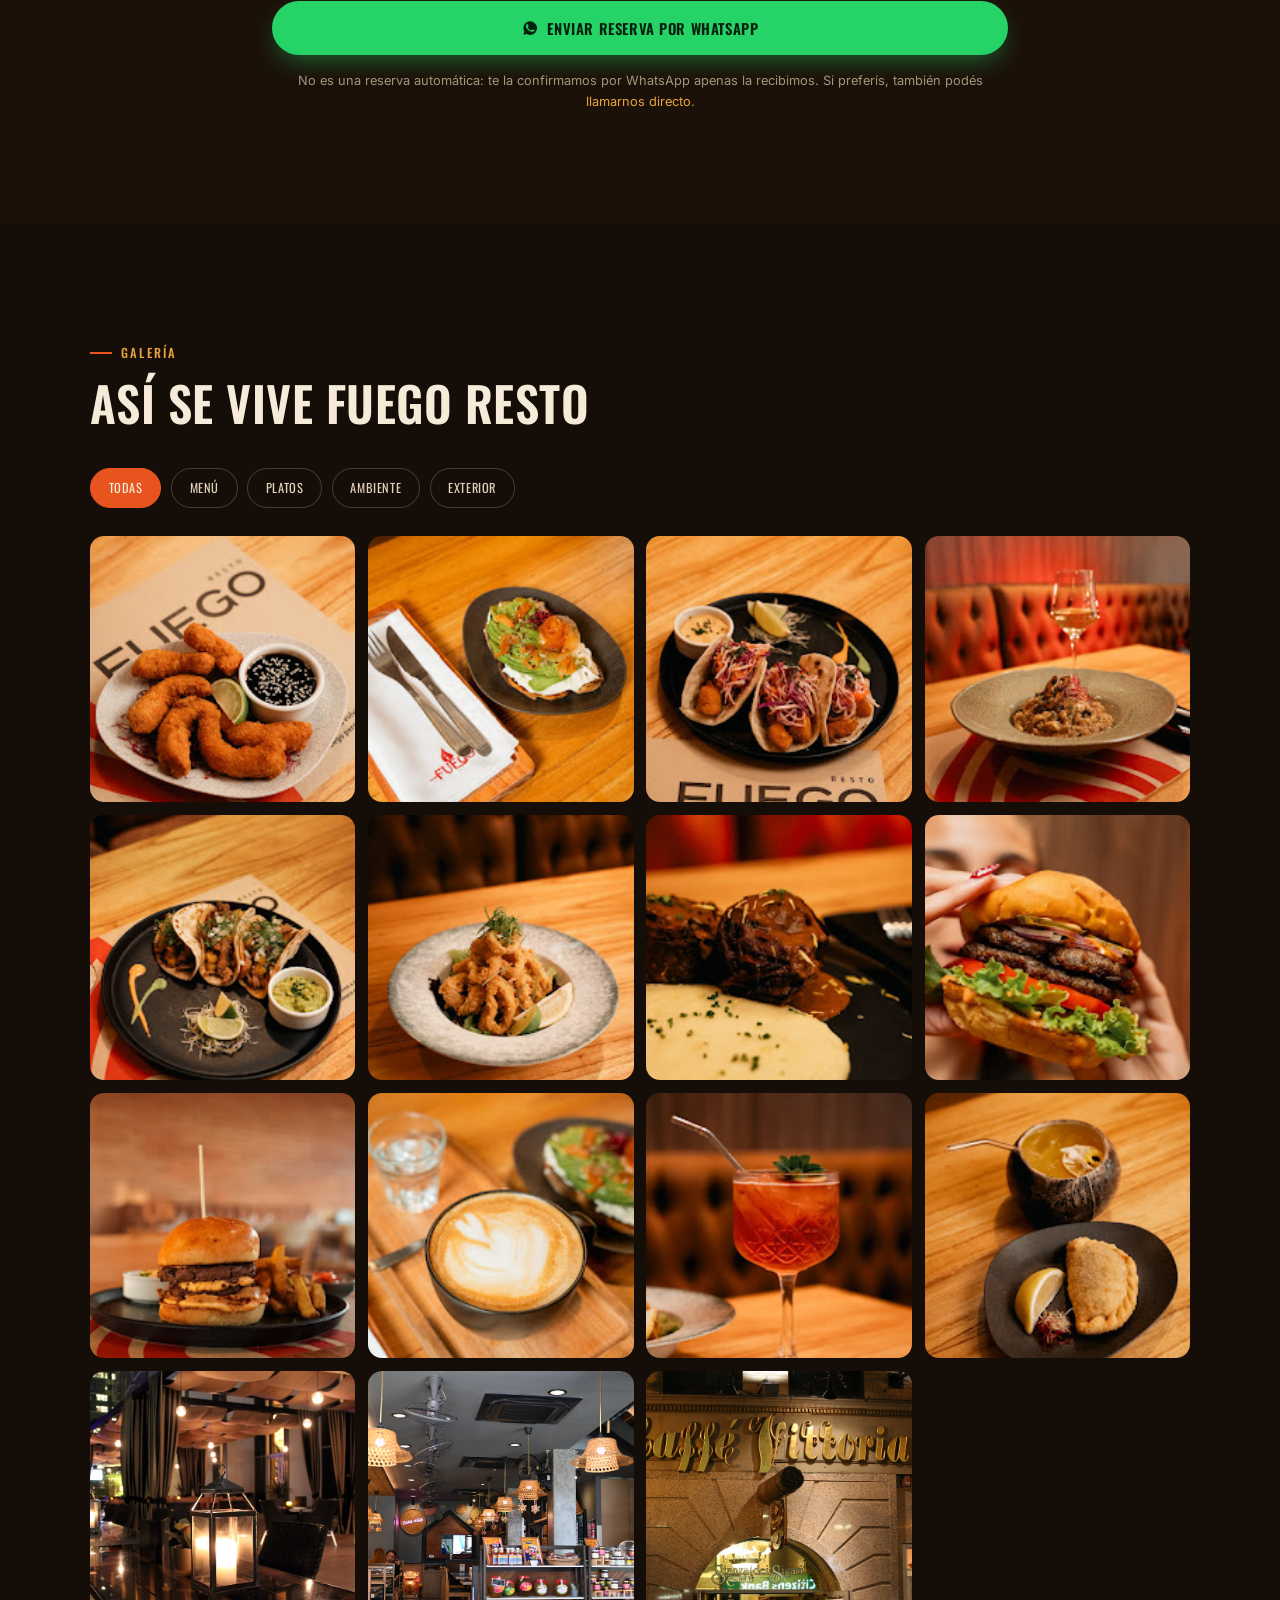
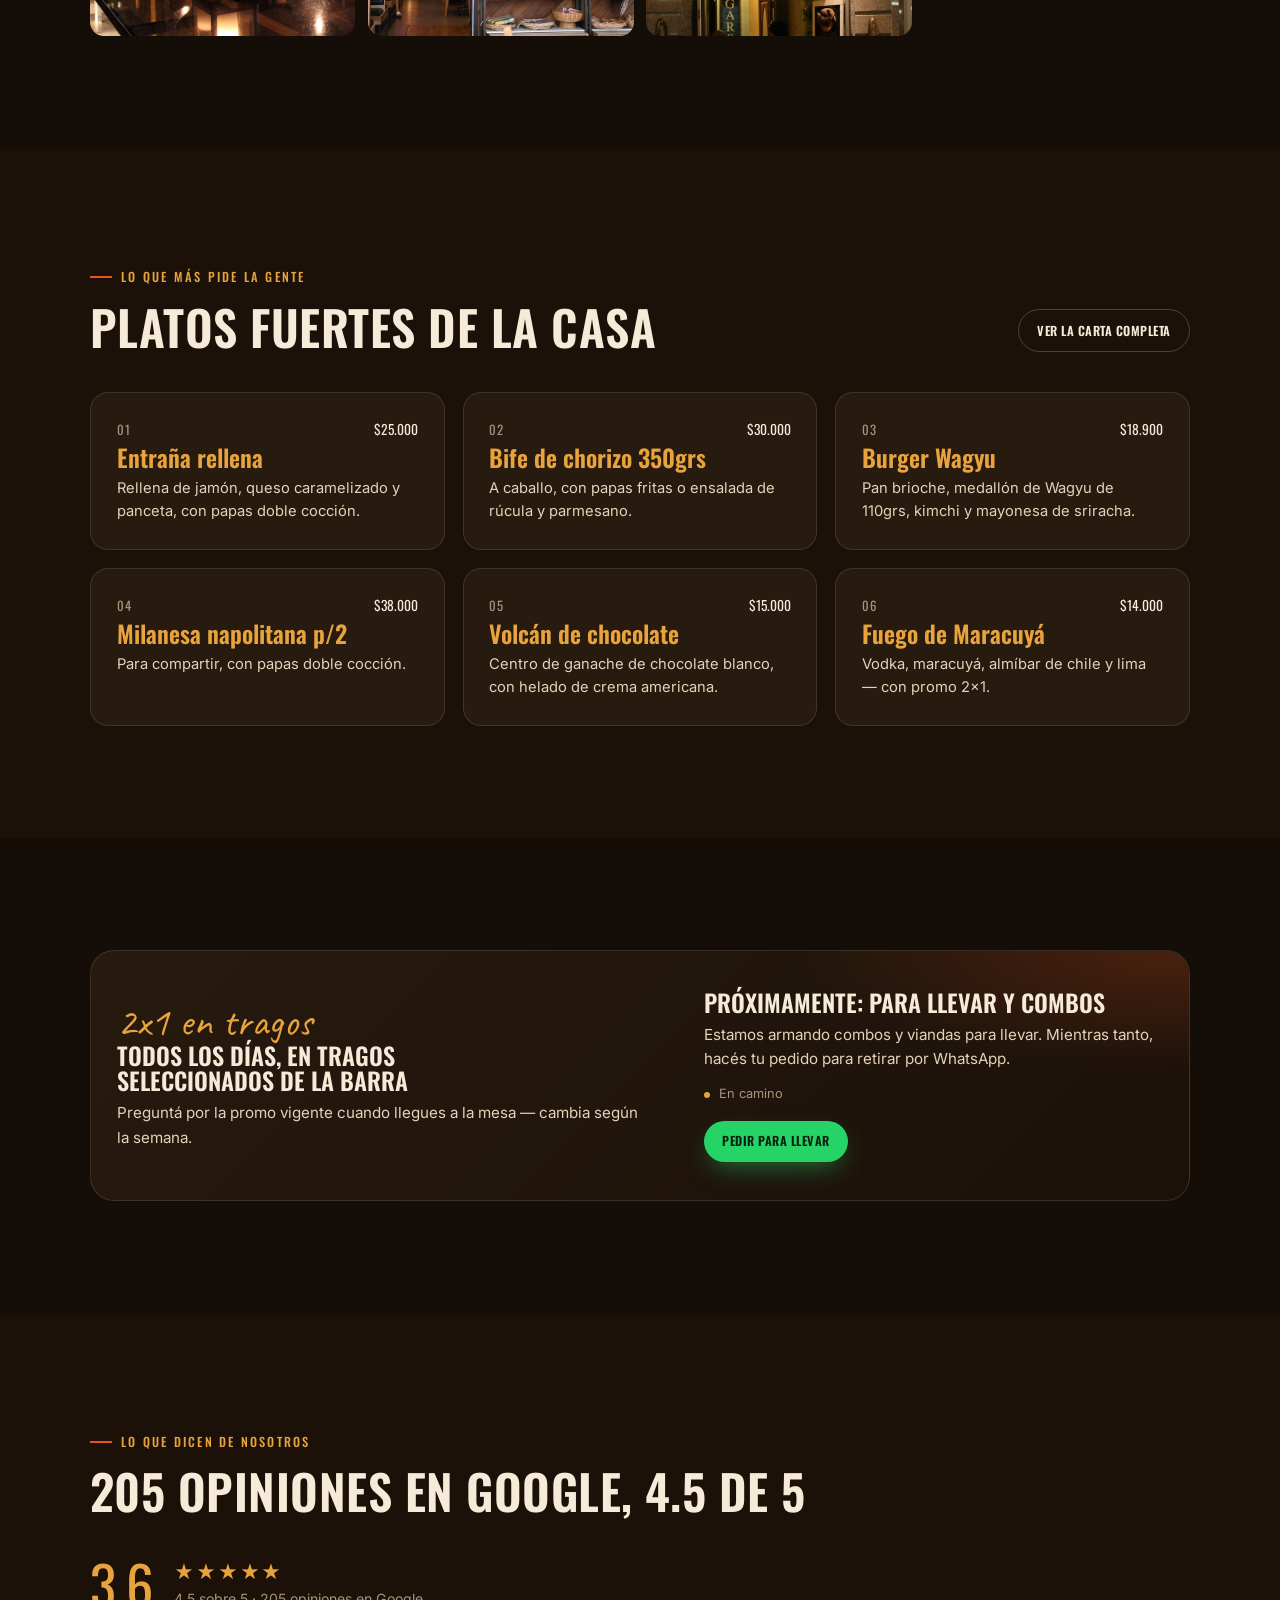
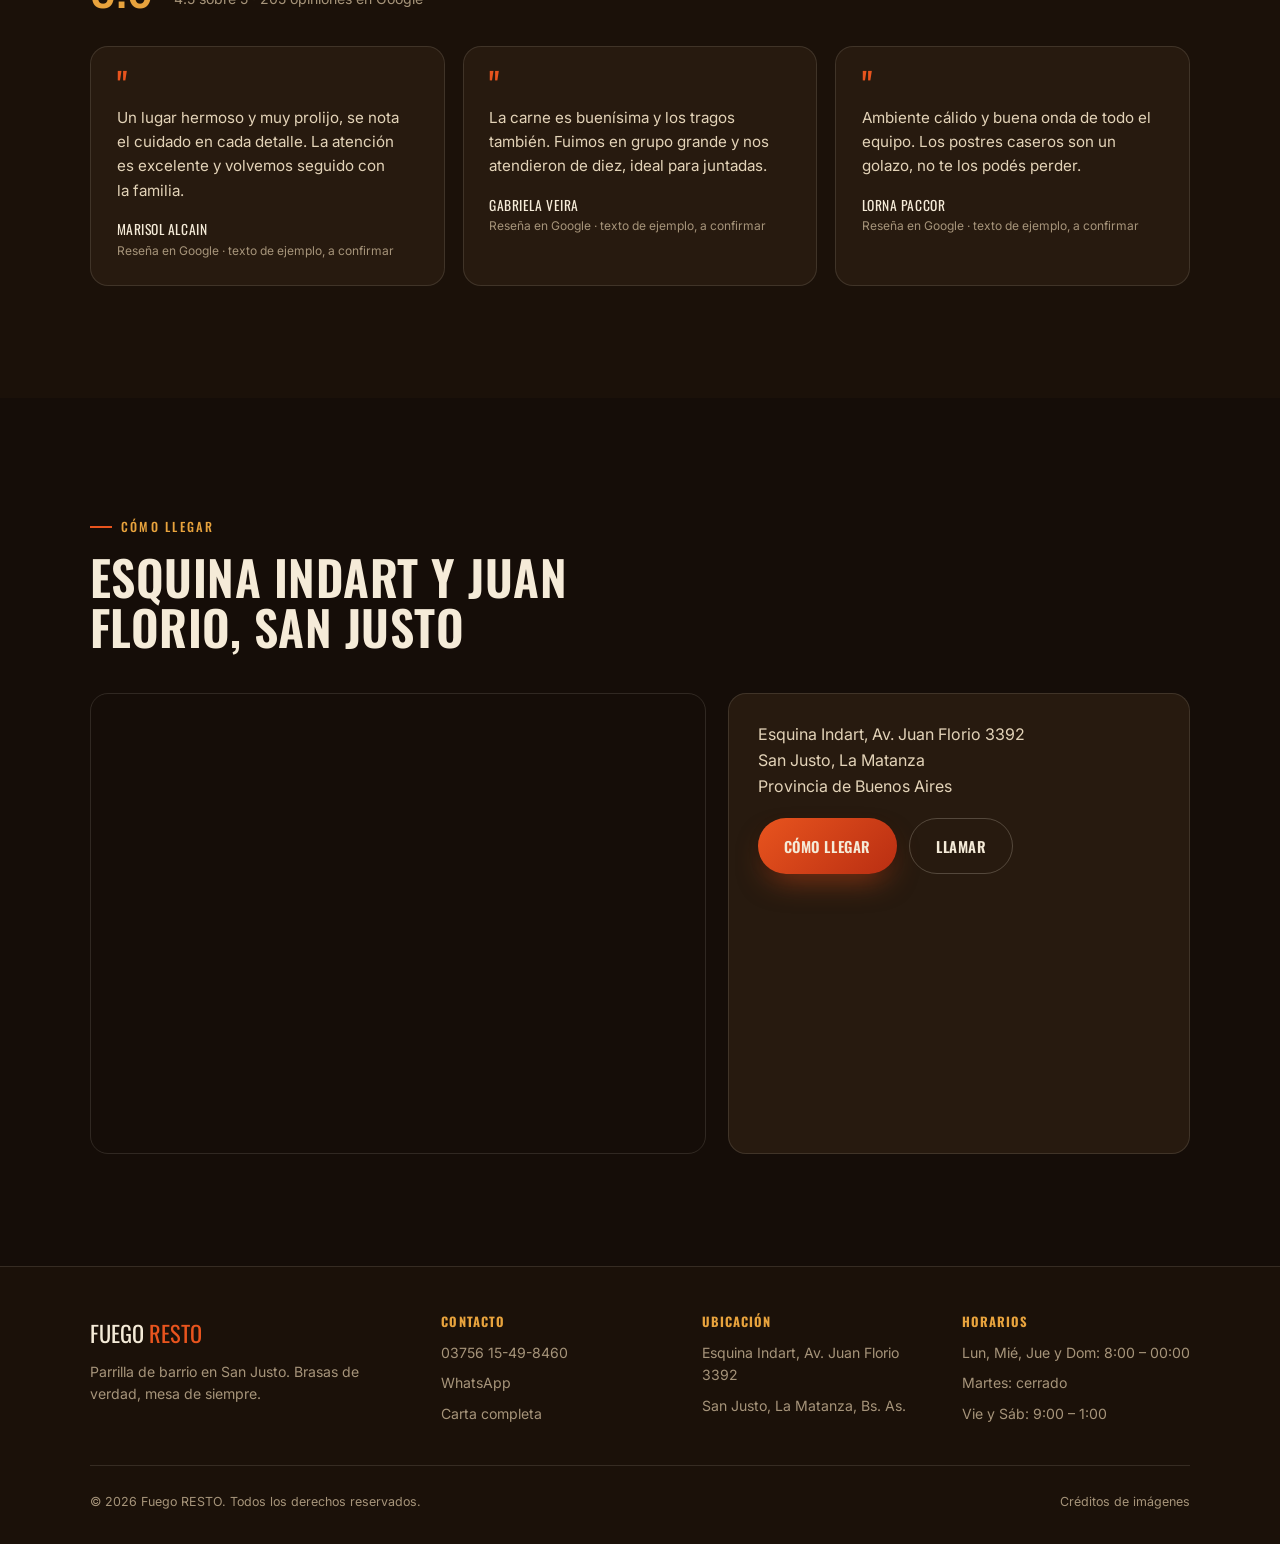
==== commit a12f93ab: "Los botones "Reservar" llevan al formulario en vez de abrir WhatsApp directo Header, hero y menu mov" ====
--- a/index.html
+++ b/index.html
@@ -44,7 +44,7 @@
     </nav>
     <div class="nav-actions">
       <span class="nav-status" data-hours-status>Consultando horario…</span>
-      <a class="btn btn-whatsapp btn-sm" href="https://wa.me/5493756498460?text=Hola!%20Quiero%20reservar%20una%20mesa%20en%20Fuego%20RESTO" target="_blank" rel="noopener">
+      <a class="btn btn-whatsapp btn-sm" href="#reservar">
         <svg viewBox="0 0 24 24" fill="currentColor" aria-hidden="true"><path d="M12 2a10 10 0 0 0-8.6 15L2 22l5.2-1.4A10 10 0 1 0 12 2Zm5.7 14.2c-.2.7-1.4 1.3-2 1.4-.5.1-1.2.2-3.6-.8-3-1.2-4.9-4.2-5.1-4.4-.1-.2-1.2-1.6-1.2-3.1s.8-2.2 1.1-2.5c.3-.3.6-.4.8-.4h.6c.2 0 .4 0 .6.5.2.5.7 1.8.8 1.9.1.2.1.4 0 .6-.1.2-.2.3-.4.5-.2.2-.4.4-.5.6-.2.2-.4.4-.2.7.2.3.9 1.5 2 2.4 1.4 1.2 2.5 1.6 2.9 1.8.3.1.5.1.7-.1.2-.2.8-.9 1-1.2.2-.3.4-.3.7-.2.3.1 1.7.8 2 1 .3.1.5.2.6.3.1.2.1.9-.1 1.6Z"/></svg>
         Reservar
       </a>
@@ -63,7 +63,7 @@
     <a href="#galeria">Galería</a>
     <a href="#resenas">Reseñas</a>
     <a href="#ubicacion">Cómo llegar</a>
-    <a class="btn btn-whatsapp mobile-menu-cta" href="https://wa.me/5493756498460?text=Hola!%20Quiero%20reservar%20una%20mesa%20en%20Fuego%20RESTO" target="_blank" rel="noopener">Reservar por WhatsApp</a>
+    <a class="btn btn-whatsapp mobile-menu-cta" href="#reservar">Reservar por WhatsApp</a>
   </nav>
 </div>
 
@@ -83,7 +83,7 @@
       <h1 class="hero-title">Brasas de <em>verdad</em>, mesa de barrio.</h1>
       <p class="lede hero-sub">Milanesas, entraña y papas fritas como las de siempre, en un patio con buena onda para ir en familia, en pareja o con todo el grupo.</p>
       <div class="hero-actions">
-        <a class="btn btn-whatsapp" href="https://wa.me/5493756498460?text=Hola!%20Quiero%20reservar%20una%20mesa%20en%20Fuego%20RESTO" target="_blank" rel="noopener">
+        <a class="btn btn-whatsapp" href="#reservar">
           <svg viewBox="0 0 24 24" fill="currentColor" aria-hidden="true"><path d="M12 2a10 10 0 0 0-8.6 15L2 22l5.2-1.4A10 10 0 1 0 12 2Zm5.7 14.2c-.2.7-1.4 1.3-2 1.4-.5.1-1.2.2-3.6-.8-3-1.2-4.9-4.2-5.1-4.4-.1-.2-1.2-1.6-1.2-3.1s.8-2.2 1.1-2.5c.3-.3.6-.4.8-.4h.6c.2 0 .4 0 .6.5.2.5.7 1.8.8 1.9.1.2.1.4 0 .6-.1.2-.2.3-.4.5-.2.2-.4.4-.5.6-.2.2-.4.4-.2.7.2.3.9 1.5 2 2.4 1.4 1.2 2.5 1.6 2.9 1.8.3.1.5.1.7-.1.2-.2.8-.9 1-1.2.2-.3.4-.3.7-.2.3.1 1.7.8 2 1 .3.1.5.2.6.3.1.2.1.9-.1 1.6Z"/></svg>
           Reservar por WhatsApp
         </a>
--- a/styles.css
+++ b/styles.css
@@ -98,7 +98,8 @@
   overflow: hidden; clip: rect(0,0,0,0); white-space: nowrap; border: 0;
 }
 
-.section { padding-block: 4.5rem; position: relative; }
+.section { padding-block: 4.5rem; position: relative; scroll-margin-top: calc(var(--nav-h) + 14px); }
+.hero { scroll-margin-top: var(--nav-h); }
 @media (min-width: 960px) { .section { padding-block: 7rem; } }
 
 .section-head { max-width: 46rem; margin-bottom: 2.5rem; }
